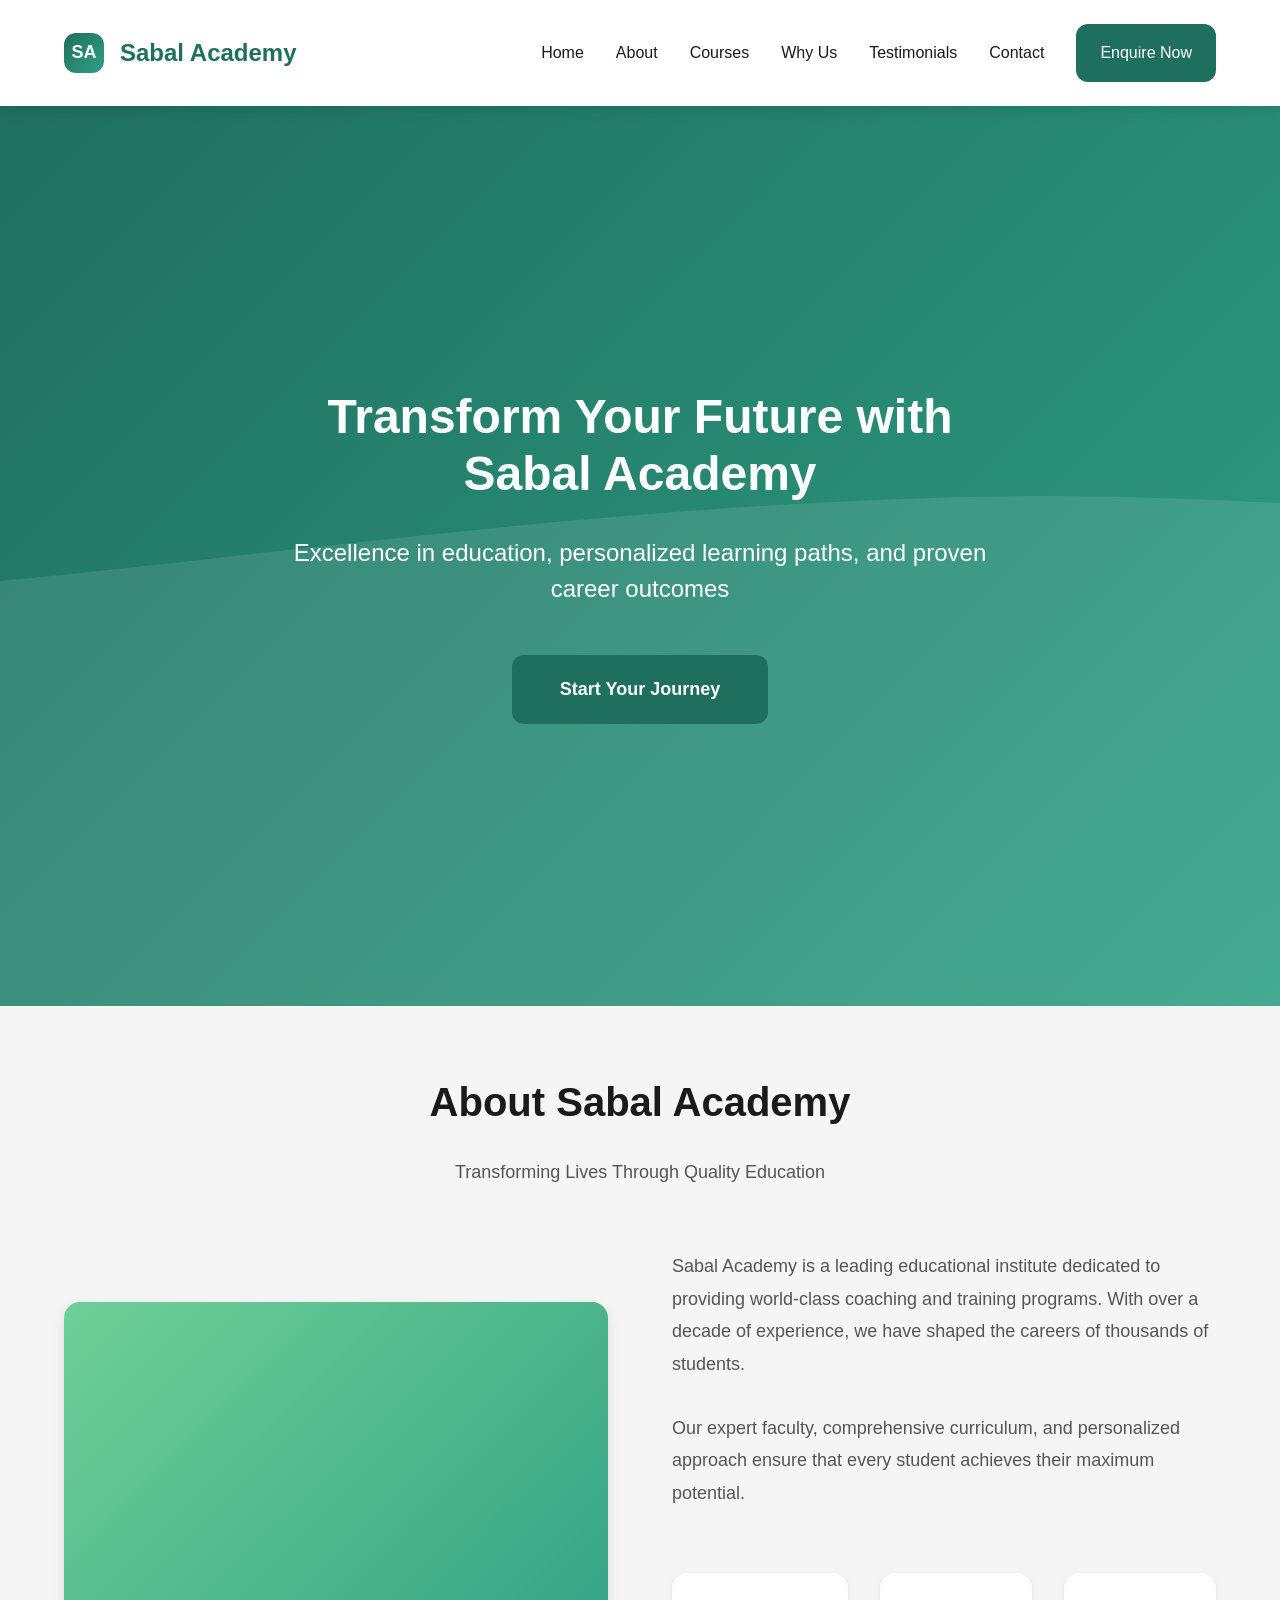
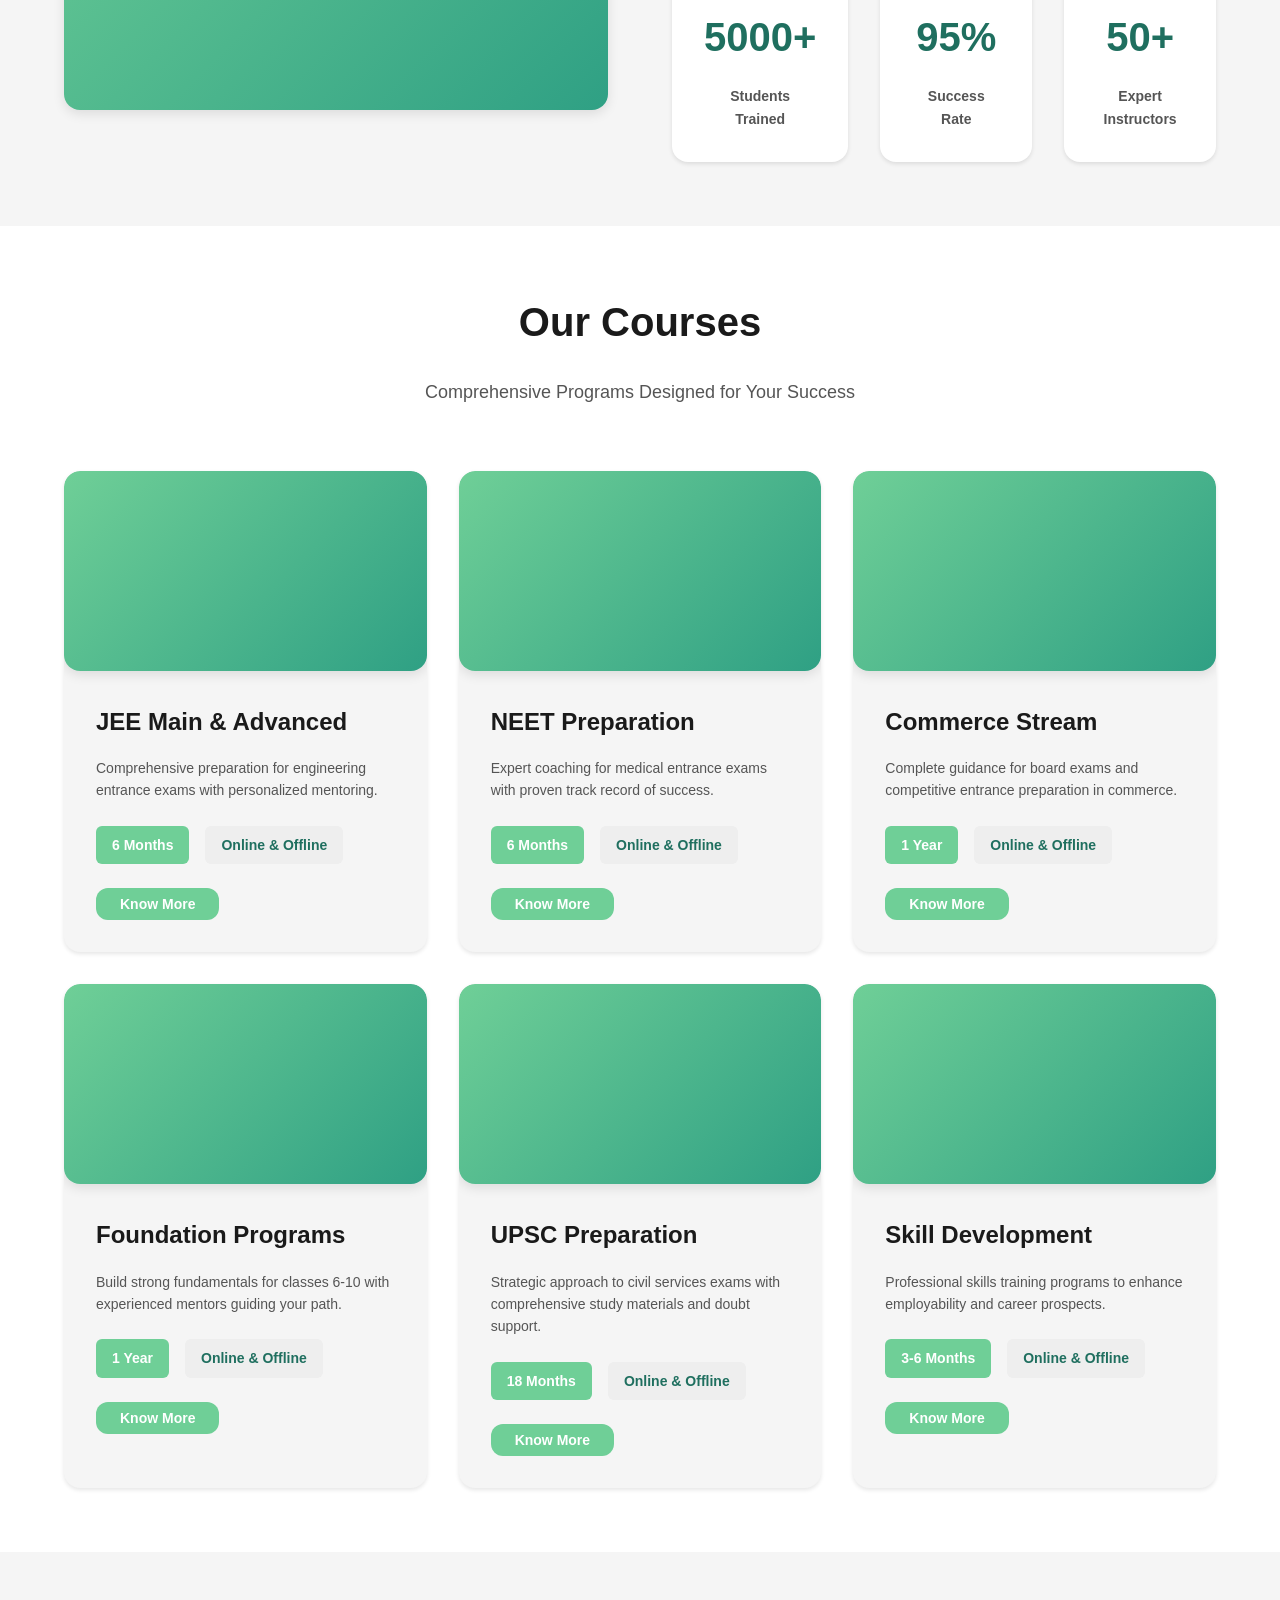
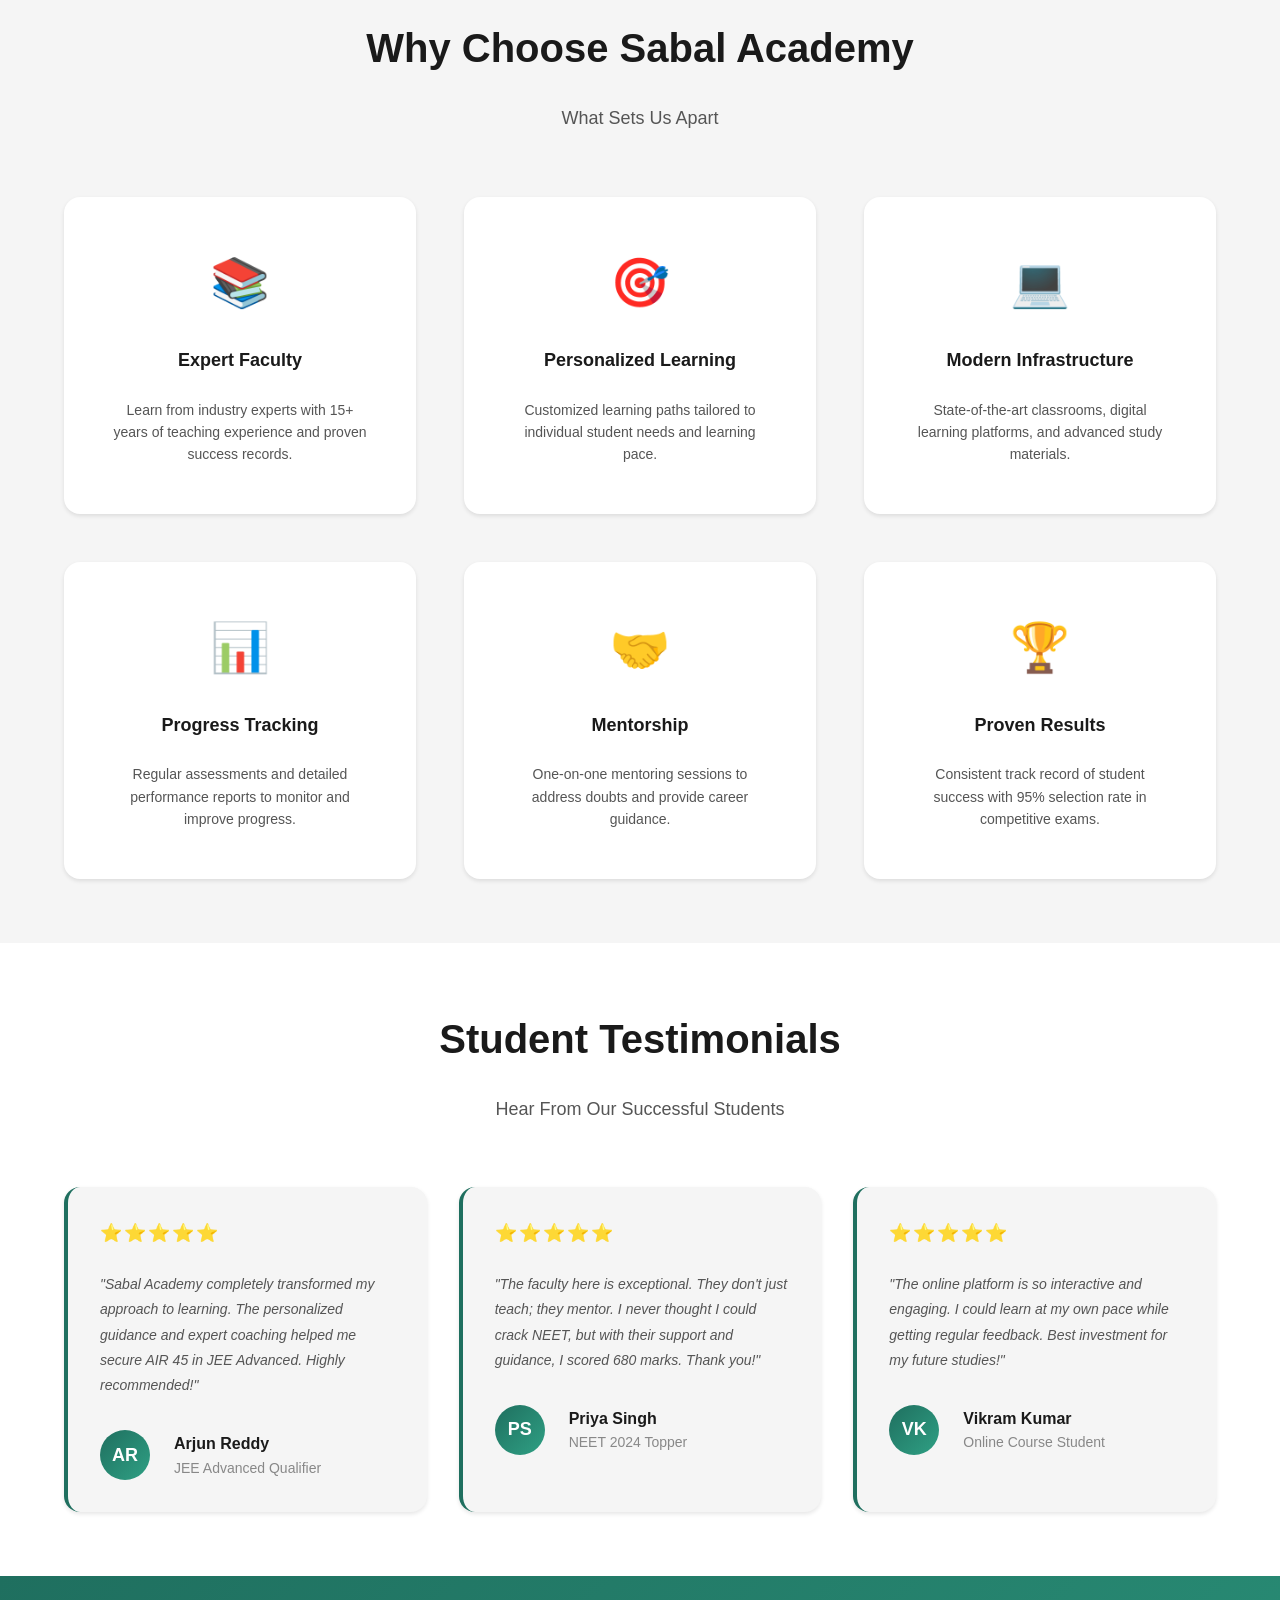
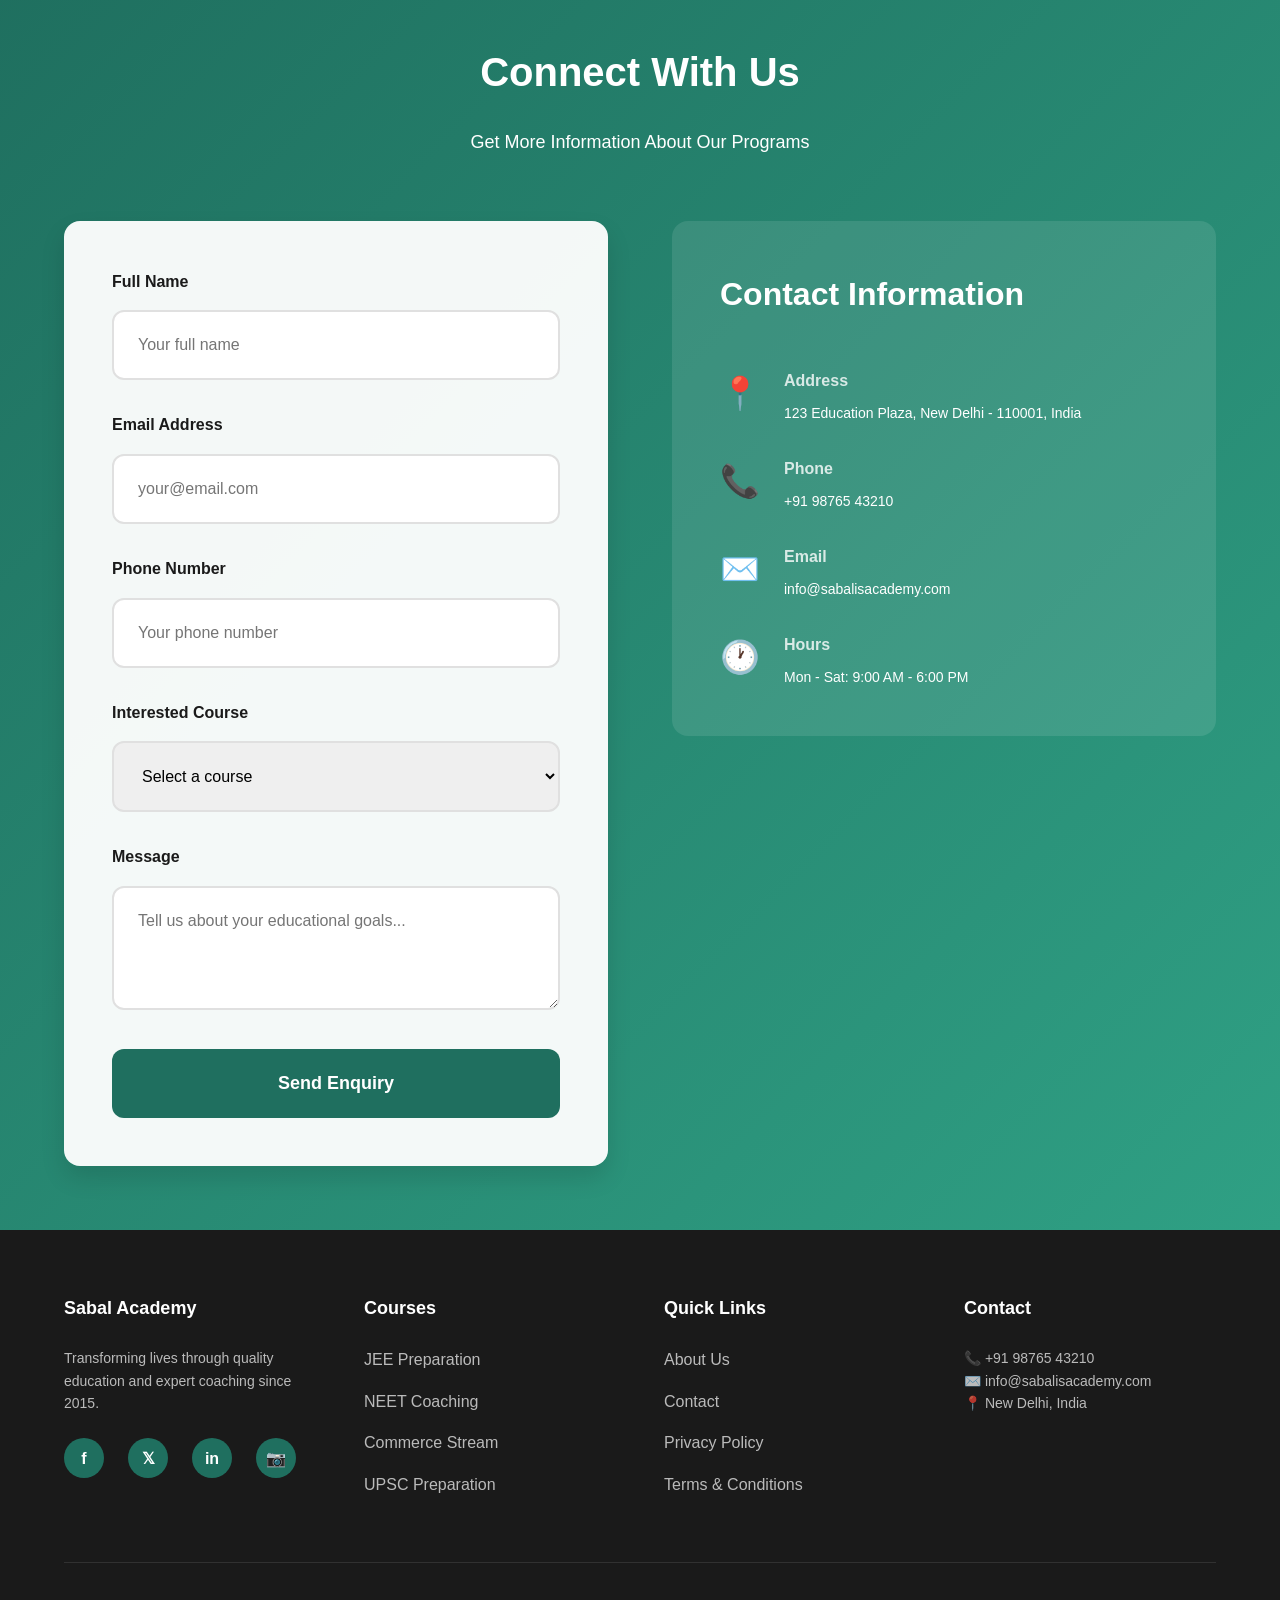
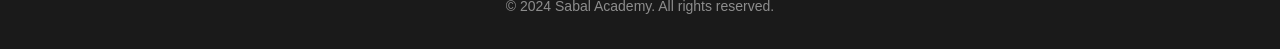
==== index.html @ c2d820d9 "first commit" ====
<!DOCTYPE html>
<html lang="en">
<head>
    <meta charset="UTF-8">
    <meta name="viewport" content="width=device-width, initial-scale=1.0">
    <meta name="description" content="Sabal Academy - Premier Coaching Institute for Academic Excellence">
    <meta name="keywords" content="coaching, academy, education, courses, training">
    <meta name="author" content="Sabal Academy">
    <meta name="theme-color" content="#1F6F5F">
    
    <title>Sabal Academy - Excellence in Education</title>
    
    <!-- Favicon -->
    <link rel="icon" type="image/svg+xml" href="data:image/svg+xml,<svg xmlns='http://www.w3.org/2000/svg' viewBox='0 0 100 100'><rect fill='%231F6F5F' width='100' height='100'/><text x='50' y='70' font-size='60' font-weight='bold' fill='white' text-anchor='middle'>SA</text></svg>">
    
    <!-- Stylesheet -->
    <link rel="stylesheet" href="styles/style.css">
</head>
<body>
    <!-- Navigation Bar -->
    <nav class="navbar" id="navbar">
        <div class="navbar__container">
            <div class="navbar__logo">
                <span class="navbar__logo-icon">SA</span>
                <span class="navbar__logo-text">Sabal Academy</span>
            </div>
            
            <button class="navbar__toggle" id="navbarToggle" aria-label="Toggle menu">
                <span class="navbar__toggle-line"></span>
                <span class="navbar__toggle-line"></span>
                <span class="navbar__toggle-line"></span>
            </button>
            
            <ul class="navbar__menu" id="navbarMenu">
                <li class="navbar__item"><a href="#home" class="navbar__link">Home</a></li>
                <li class="navbar__item"><a href="#about" class="navbar__link">About</a></li>
                <li class="navbar__item"><a href="#courses" class="navbar__link">Courses</a></li>
                <li class="navbar__item"><a href="#why-us" class="navbar__link">Why Us</a></li>
                <li class="navbar__item"><a href="#testimonials" class="navbar__link">Testimonials</a></li>
                <li class="navbar__item"><a href="#contact" class="navbar__link">Contact</a></li>
                <li class="navbar__item navbar__item--cta">
                    <a href="#enquiry" class="navbar__link navbar__link--cta">Enquire Now</a>
                </li>
            </ul>
        </div>
    </nav>

    <!-- Hero Section -->
    <section class="hero" id="home">
        <div class="hero__content">
            <h1 class="hero__title">Transform Your Future with Sabal Academy</h1>
            <p class="hero__subtitle">Excellence in education, personalized learning paths, and proven career outcomes</p>
            <button class="btn btn--primary btn--lg" data-scroll-to="#enquiry">Start Your Journey</button>
        </div>
        <div class="hero__background"></div>
    </section>

    <!-- About Section -->
    <section class="about" id="about">
        <div class="container">
            <div class="section__header">
                <h2 class="section__title">About Sabal Academy</h2>
                <p class="section__subtitle">Transforming Lives Through Quality Education</p>
            </div>
            
            <div class="about__grid">
                <div class="about__image">
                    <div class="placeholder-image"></div>
                </div>
                <div class="about__content">
                    <p class="about__text">
                        Sabal Academy is a leading educational institute dedicated to providing world-class coaching and training programs. With over a decade of experience, we have shaped the careers of thousands of students.
                    </p>
                    <p class="about__text">
                        Our expert faculty, comprehensive curriculum, and personalized approach ensure that every student achieves their maximum potential.
                    </p>
                    
                    <div class="about__stats">
                        <div class="stat-card">
                            <h3 class="stat-card__number">5000+</h3>
                            <p class="stat-card__label">Students Trained</p>
                        </div>
                        <div class="stat-card">
                            <h3 class="stat-card__number">95%</h3>
                            <p class="stat-card__label">Success Rate</p>
                        </div>
                        <div class="stat-card">
                            <h3 class="stat-card__number">50+</h3>
                            <p class="stat-card__label">Expert Instructors</p>
                        </div>
                    </div>
                </div>
            </div>
        </div>
    </section>

    <!-- Courses Section -->
    <section class="courses" id="courses">
        <div class="container">
            <div class="section__header">
                <h2 class="section__title">Our Courses</h2>
                <p class="section__subtitle">Comprehensive Programs Designed for Your Success</p>
            </div>
            
            <div class="courses__grid">
                <div class="course-card">
                    <div class="course-card__image placeholder-image"></div>
                    <div class="course-card__content">
                        <h3 class="course-card__title">JEE Main & Advanced</h3>
                        <p class="course-card__description">Comprehensive preparation for engineering entrance exams with personalized mentoring.</p>
                        <div class="course-card__meta">
                            <span class="badge">6 Months</span>
                            <span class="badge badge--secondary">Online & Offline</span>
                        </div>
                        <button class="btn btn--secondary btn--sm">Know More</button>
                    </div>
                </div>

                <div class="course-card">
                    <div class="course-card__image placeholder-image"></div>
                    <div class="course-card__content">
                        <h3 class="course-card__title">NEET Preparation</h3>
                        <p class="course-card__description">Expert coaching for medical entrance exams with proven track record of success.</p>
                        <div class="course-card__meta">
                            <span class="badge">6 Months</span>
                            <span class="badge badge--secondary">Online & Offline</span>
                        </div>
                        <button class="btn btn--secondary btn--sm">Know More</button>
                    </div>
                </div>

                <div class="course-card">
                    <div class="course-card__image placeholder-image"></div>
                    <div class="course-card__content">
                        <h3 class="course-card__title">Commerce Stream</h3>
                        <p class="course-card__description">Complete guidance for board exams and competitive entrance preparation in commerce.</p>
                        <div class="course-card__meta">
                            <span class="badge">1 Year</span>
                            <span class="badge badge--secondary">Online & Offline</span>
                        </div>
                        <button class="btn btn--secondary btn--sm">Know More</button>
                    </div>
                </div>

                <div class="course-card">
                    <div class="course-card__image placeholder-image"></div>
                    <div class="course-card__content">
                        <h3 class="course-card__title">Foundation Programs</h3>
                        <p class="course-card__description">Build strong fundamentals for classes 6-10 with experienced mentors guiding your path.</p>
                        <div class="course-card__meta">
                            <span class="badge">1 Year</span>
                            <span class="badge badge--secondary">Online & Offline</span>
                        </div>
                        <button class="btn btn--secondary btn--sm">Know More</button>
                    </div>
                </div>

                <div class="course-card">
                    <div class="course-card__image placeholder-image"></div>
                    <div class="course-card__content">
                        <h3 class="course-card__title">UPSC Preparation</h3>
                        <p class="course-card__description">Strategic approach to civil services exams with comprehensive study materials and doubt support.</p>
                        <div class="course-card__meta">
                            <span class="badge">18 Months</span>
                            <span class="badge badge--secondary">Online & Offline</span>
                        </div>
                        <button class="btn btn--secondary btn--sm">Know More</button>
                    </div>
                </div>

                <div class="course-card">
                    <div class="course-card__image placeholder-image"></div>
                    <div class="course-card__content">
                        <h3 class="course-card__title">Skill Development</h3>
                        <p class="course-card__description">Professional skills training programs to enhance employability and career prospects.</p>
                        <div class="course-card__meta">
                            <span class="badge">3-6 Months</span>
                            <span class="badge badge--secondary">Online & Offline</span>
                        </div>
                        <button class="btn btn--secondary btn--sm">Know More</button>
                    </div>
                </div>
            </div>
        </div>
    </section>

    <!-- Why Choose Us Section -->
    <section class="why-us" id="why-us">
        <div class="container">
            <div class="section__header">
                <h2 class="section__title">Why Choose Sabal Academy</h2>
                <p class="section__subtitle">What Sets Us Apart</p>
            </div>
            
            <div class="features__grid">
                <div class="feature-card">
                    <div class="feature-card__icon">📚</div>
                    <h3 class="feature-card__title">Expert Faculty</h3>
                    <p class="feature-card__description">Learn from industry experts with 15+ years of teaching experience and proven success records.</p>
                </div>

                <div class="feature-card">
                    <div class="feature-card__icon">🎯</div>
                    <h3 class="feature-card__title">Personalized Learning</h3>
                    <p class="feature-card__description">Customized learning paths tailored to individual student needs and learning pace.</p>
                </div>

                <div class="feature-card">
                    <div class="feature-card__icon">💻</div>
                    <h3 class="feature-card__title">Modern Infrastructure</h3>
                    <p class="feature-card__description">State-of-the-art classrooms, digital learning platforms, and advanced study materials.</p>
                </div>

                <div class="feature-card">
                    <div class="feature-card__icon">📊</div>
                    <h3 class="feature-card__title">Progress Tracking</h3>
                    <p class="feature-card__description">Regular assessments and detailed performance reports to monitor and improve progress.</p>
                </div>

                <div class="feature-card">
                    <div class="feature-card__icon">🤝</div>
                    <h3 class="feature-card__title">Mentorship</h3>
                    <p class="feature-card__description">One-on-one mentoring sessions to address doubts and provide career guidance.</p>
                </div>

                <div class="feature-card">
                    <div class="feature-card__icon">🏆</div>
                    <h3 class="feature-card__title">Proven Results</h3>
                    <p class="feature-card__description">Consistent track record of student success with 95% selection rate in competitive exams.</p>
                </div>
            </div>
        </div>
    </section>

    <!-- Testimonials Section -->
    <section class="testimonials" id="testimonials">
        <div class="container">
            <div class="section__header">
                <h2 class="section__title">Student Testimonials</h2>
                <p class="section__subtitle">Hear From Our Successful Students</p>
            </div>
            
            <div class="testimonials__grid">
                <div class="testimonial-card">
                    <div class="testimonial-card__stars">⭐⭐⭐⭐⭐</div>
                    <p class="testimonial-card__text">
                        "Sabal Academy completely transformed my approach to learning. The personalized guidance and expert coaching helped me secure AIR 45 in JEE Advanced. Highly recommended!"
                    </p>
                    <div class="testimonial-card__author">
                        <div class="testimonial-card__avatar">AR</div>
                        <div>
                            <p class="testimonial-card__name">Arjun Reddy</p>
                            <p class="testimonial-card__role">JEE Advanced Qualifier</p>
                        </div>
                    </div>
                </div>

                <div class="testimonial-card">
                    <div class="testimonial-card__stars">⭐⭐⭐⭐⭐</div>
                    <p class="testimonial-card__text">
                        "The faculty here is exceptional. They don't just teach; they mentor. I never thought I could crack NEET, but with their support and guidance, I scored 680 marks. Thank you!"
                    </p>
                    <div class="testimonial-card__author">
                        <div class="testimonial-card__avatar">PS</div>
                        <div>
                            <p class="testimonial-card__name">Priya Singh</p>
                            <p class="testimonial-card__role">NEET 2024 Topper</p>
                        </div>
                    </div>
                </div>

                <div class="testimonial-card">
                    <div class="testimonial-card__stars">⭐⭐⭐⭐⭐</div>
                    <p class="testimonial-card__text">
                        "The online platform is so interactive and engaging. I could learn at my own pace while getting regular feedback. Best investment for my future studies!"
                    </p>
                    <div class="testimonial-card__author">
                        <div class="testimonial-card__avatar">VK</div>
                        <div>
                            <p class="testimonial-card__name">Vikram Kumar</p>
                            <p class="testimonial-card__role">Online Course Student</p>
                        </div>
                    </div>
                </div>
            </div>
        </div>
    </section>

    <!-- Enquiry Form Section -->
    <section class="enquiry" id="enquiry">
        <div class="container">
            <div class="section__header">
                <h2 class="section__title">Connect With Us</h2>
                <p class="section__subtitle">Get More Information About Our Programs</p>
            </div>
            
            <div class="enquiry__wrapper">
                <form class="enquiry-form" id="enquiryForm">
                    <div class="form__group">
                        <label for="name" class="form__label">Full Name</label>
                        <input type="text" id="name" name="name" class="form__input" placeholder="Your full name" required>
                    </div>

                    <div class="form__group">
                        <label for="email" class="form__label">Email Address</label>
                        <input type="email" id="email" name="email" class="form__input" placeholder="your@email.com" required>
                    </div>

                    <div class="form__group">
                        <label for="phone" class="form__label">Phone Number</label>
                        <input type="tel" id="phone" name="phone" class="form__input" placeholder="Your phone number" required>
                    </div>

                    <div class="form__group">
                        <label for="course" class="form__label">Interested Course</label>
                        <select id="course" name="course" class="form__select" required>
                            <option value="">Select a course</option>
                            <option value="jee">JEE Main & Advanced</option>
                            <option value="neet">NEET Preparation</option>
                            <option value="commerce">Commerce Stream</option>
                            <option value="foundation">Foundation Programs</option>
                            <option value="upsc">UPSC Preparation</option>
                            <option value="skills">Skill Development</option>
                        </select>
                    </div>

                    <div class="form__group">
                        <label for="message" class="form__label">Message</label>
                        <textarea id="message" name="message" class="form__textarea" placeholder="Tell us about your educational goals..." rows="4"></textarea>
                    </div>

                    <button type="submit" class="btn btn--primary btn--lg">Send Enquiry</button>
                </form>

                <div class="enquiry__info">
                    <h3>Contact Information</h3>
                    <div class="contact-info">
                        <div class="contact-info__item">
                            <span class="contact-info__icon">📍</span>
                            <div>
                                <p class="contact-info__label">Address</p>
                                <p class="contact-info__value">123 Education Plaza, New Delhi - 110001, India</p>
                            </div>
                        </div>
                        <div class="contact-info__item">
                            <span class="contact-info__icon">📞</span>
                            <div>
                                <p class="contact-info__label">Phone</p>
                                <p class="contact-info__value">+91 98765 43210</p>
                            </div>
                        </div>
                        <div class="contact-info__item">
                            <span class="contact-info__icon">✉️</span>
                            <div>
                                <p class="contact-info__label">Email</p>
                                <p class="contact-info__value">info@sabalisacademy.com</p>
                            </div>
                        </div>
                        <div class="contact-info__item">
                            <span class="contact-info__icon">🕐</span>
                            <div>
                                <p class="contact-info__label">Hours</p>
                                <p class="contact-info__value">Mon - Sat: 9:00 AM - 6:00 PM</p>
                            </div>
                        </div>
                    </div>
                </div>
            </div>
        </div>
    </section>

    <!-- Footer -->
    <footer class="footer">
        <div class="container">
            <div class="footer__content">
                <div class="footer__section">
                    <h4 class="footer__title">Sabal Academy</h4>
                    <p class="footer__text">Transforming lives through quality education and expert coaching since 2015.</p>
                    <div class="footer__social">
                        <a href="#" class="footer__social-link" title="Facebook">f</a>
                        <a href="#" class="footer__social-link" title="Twitter">𝕏</a>
                        <a href="#" class="footer__social-link" title="LinkedIn">in</a>
                        <a href="#" class="footer__social-link" title="Instagram">📷</a>
                    </div>
                </div>

                <div class="footer__section">
                    <h4 class="footer__title">Courses</h4>
                    <ul class="footer__list">
                        <li><a href="#courses">JEE Preparation</a></li>
                        <li><a href="#courses">NEET Coaching</a></li>
                        <li><a href="#courses">Commerce Stream</a></li>
                        <li><a href="#courses">UPSC Preparation</a></li>
                    </ul>
                </div>

                <div class="footer__section">
                    <h4 class="footer__title">Quick Links</h4>
                    <ul class="footer__list">
                        <li><a href="#about">About Us</a></li>
                        <li><a href="#contact">Contact</a></li>
                        <li><a href="#">Privacy Policy</a></li>
                        <li><a href="#">Terms & Conditions</a></li>
                    </ul>
                </div>

                <div class="footer__section">
                    <h4 class="footer__title">Contact</h4>
                    <p class="footer__text">📞 +91 98765 43210</p>
                    <p class="footer__text">✉️ info@sabalisacademy.com</p>
                    <p class="footer__text">📍 New Delhi, India</p>
                </div>
            </div>

            <div class="footer__bottom">
                <p>&copy; 2024 Sabal Academy. All rights reserved.</p>
            </div>
        </div>
    </footer>

    <!-- Script -->
    <script src="index.js"></script>
</body>
</html>
---- styles/style.css ----
/* ===================================
   ROOT & GLOBAL STYLES
   =================================== */

:root {
    /* Color Palette */
    --primary-color: #1F6F5F;
    --secondary-color: #2FA084;
    --accent-color: #6FCF97;
    --background-color: #EEEEEE;
    --text-dark: #1a1a1a;
    --text-light: #555555;
    --text-muted: #888888;
    --white: #FFFFFF;
    --light-gray: #F5F5F5;
    --border-color: #E0E0E0;
    
    /* Spacing */
    --spacing-xs: 0.5rem;
    --spacing-sm: 1rem;
    --spacing-md: 1.5rem;
    --spacing-lg: 2rem;
    --spacing-xl: 3rem;
    --spacing-2xl: 4rem;
    
    /* Typography */
    --font-family-base: -apple-system, BlinkMacSystemFont, 'Segoe UI', Roboto, Oxygen, Ubuntu, Cantarell, sans-serif;
    --font-size-sm: 0.875rem;
    --font-size-base: 1rem;
    --font-size-lg: 1.125rem;
    --font-size-xl: 1.5rem;
    --font-size-2xl: 2rem;
    --font-size-3xl: 2.5rem;
    --font-size-4xl: 3rem;
    
    /* Shadows */
    --shadow-sm: 0 2px 4px rgba(0, 0, 0, 0.1);
    --shadow-md: 0 4px 12px rgba(0, 0, 0, 0.1);
    --shadow-lg: 0 12px 24px rgba(0, 0, 0, 0.12);
    --shadow-xl: 0 20px 40px rgba(0, 0, 0, 0.15);
    
    /* Transitions */
    --transition-fast: 150ms ease-in-out;
    --transition-base: 250ms ease-in-out;
    --transition-slow: 350ms ease-in-out;
    
    /* Border Radius */
    --radius-sm: 0.375rem;
    --radius-md: 0.75rem;
    --radius-lg: 1rem;
    --radius-xl: 1.5rem;
}

* {
    margin: 0;
    padding: 0;
    box-sizing: border-box;
}

html {
    scroll-behavior: smooth;
    -webkit-font-smoothing: antialiased;
    -moz-osx-font-smoothing: grayscale;
}

body {
    font-family: var(--font-family-base);
    font-size: var(--font-size-base);
    color: var(--text-dark);
    background-color: var(--white);
    line-height: 1.6;
}

/* ===================================
   UTILITY CLASSES
   =================================== */

.container {
    max-width: 1200px;
    margin: 0 auto;
    padding: 0 var(--spacing-md);
}

a {
    color: var(--primary-color);
    text-decoration: none;
    transition: color var(--transition-base);
}

a:hover {
    color: var(--secondary-color);
}

/* ===================================
   BUTTONS
   =================================== */

.btn {
    display: inline-flex;
    align-items: center;
    justify-content: center;
    gap: var(--spacing-sm);
    padding: var(--spacing-sm) var(--spacing-md);
    border: none;
    border-radius: var(--radius-md);
    font-family: inherit;
    font-size: var(--font-size-base);
    font-weight: 600;
    cursor: pointer;
    transition: all var(--transition-base);
    text-decoration: none;
    white-space: nowrap;
}

.btn--primary {
    background-color: var(--primary-color);
    color: var(--white);
}

.btn--primary:hover {
    background-color: var(--secondary-color);
    transform: translateY(-2px);
    box-shadow: var(--shadow-lg);
}

.btn--primary:active {
    transform: translateY(0);
}

.btn--secondary {
    background-color: var(--accent-color);
    color: var(--white);
}

.btn--secondary:hover {
    background-color: var(--secondary-color);
    transform: translateY(-2px);
    box-shadow: var(--shadow-md);
}

.btn--sm {
    padding: var(--spacing-xs) var(--spacing-md);
    font-size: var(--font-size-sm);
}

.btn--lg {
    padding: var(--spacing-md) var(--spacing-xl);
    font-size: var(--font-size-lg);
}

/* ===================================
   BADGES
   =================================== */

.badge {
    display: inline-block;
    padding: var(--spacing-xs) var(--spacing-sm);
    background-color: var(--accent-color);
    color: var(--white);
    border-radius: var(--radius-sm);
    font-size: var(--font-size-sm);
    font-weight: 600;
}

.badge--secondary {
    background-color: var(--background-color);
    color: var(--primary-color);
}

/* ===================================
   SECTION HEADER
   =================================== */

.section__header {
    text-align: center;
    margin-bottom: var(--spacing-2xl);
    animation: fadeInUp 0.6s ease-out;
}

.section__title {
    font-size: var(--font-size-3xl);
    font-weight: 700;
    color: var(--text-dark);
    margin-bottom: var(--spacing-md);
}

.section__subtitle {
    font-size: var(--font-size-lg);
    color: var(--text-light);
}

/* ===================================
   NAVIGATION BAR
   =================================== */

.navbar {
    position: sticky;
    top: 0;
    z-index: 1000;
    background-color: var(--white);
    box-shadow: var(--shadow-md);
    transition: box-shadow var(--transition-base);
}

.navbar.navbar--scrolled {
    box-shadow: var(--shadow-lg);
}

.navbar__container {
    max-width: 1200px;
    margin: 0 auto;
    padding: var(--spacing-md);
    display: flex;
    justify-content: space-between;
    align-items: center;
}

.navbar__logo {
    display: flex;
    align-items: center;
    gap: var(--spacing-sm);
    font-size: var(--font-size-xl);
    font-weight: 700;
    color: var(--primary-color);
    transition: transform var(--transition-base);
}

.navbar__logo:hover {
    transform: scale(1.05);
}

.navbar__logo-icon {
    display: flex;
    align-items: center;
    justify-content: center;
    width: 40px;
    height: 40px;
    background: linear-gradient(135deg, var(--primary-color), var(--secondary-color));
    color: var(--white);
    border-radius: var(--radius-md);
    font-weight: 700;
    font-size: var(--font-size-lg);
}

.navbar__menu {
    display: flex;
    list-style: none;
    gap: var(--spacing-lg);
    align-items: center;
}

.navbar__item {
    position: relative;
}

.navbar__link {
    display: block;
    padding: var(--spacing-sm) 0;
    color: var(--text-dark);
    font-weight: 500;
    transition: color var(--transition-fast);
    position: relative;
}

.navbar__link::after {
    content: '';
    position: absolute;
    bottom: 0;
    left: 0;
    width: 0;
    height: 2px;
    background-color: var(--primary-color);
    transition: width var(--transition-base);
}

.navbar__link:hover::after {
    width: 100%;
}

.navbar__link--cta {
    color: var(--white);
}

.navbar__item--cta .navbar__link {
    background-color: var(--primary-color);
    padding: var(--spacing-sm) var(--spacing-md);
    border-radius: var(--radius-md);
    color: var(--white);
}

.navbar__item--cta .navbar__link:hover {
    background-color: var(--secondary-color);
}

.navbar__item--cta .navbar__link::after {
    display: none;
}

.navbar__toggle {
    display: none;
    flex-direction: column;
    background: none;
    border: none;
    cursor: pointer;
    gap: 5px;
}

.navbar__toggle-line {
    width: 25px;
    height: 3px;
    background-color: var(--text-dark);
    border-radius: var(--radius-sm);
    transition: all var(--transition-base);
}

.navbar__toggle.active .navbar__toggle-line:nth-child(1) {
    transform: rotate(45deg) translate(8px, 8px);
}

.navbar__toggle.active .navbar__toggle-line:nth-child(2) {
    opacity: 0;
}

.navbar__toggle.active .navbar__toggle-line:nth-child(3) {
    transform: rotate(-45deg) translate(7px, -7px);
}

/* ===================================
   HERO SECTION
   =================================== */

.hero {
    position: relative;
    min-height: 100vh;
    display: flex;
    align-items: center;
    justify-content: center;
    overflow: hidden;
    background: linear-gradient(135deg, var(--primary-color), var(--secondary-color));
    color: var(--white);
}

.hero__background {
    position: absolute;
    top: 0;
    left: 0;
    right: 0;
    bottom: 0;
    background: url('data:image/svg+xml,<svg xmlns="http://www.w3.org/2000/svg" viewBox="0 0 1440 320"><path fill="rgba(255,255,255,0.1)" fill-opacity="1" d="M0,96L48,112C96,128,192,160,288,170.7C384,181,480,171,576,160C672,149,768,139,864,138.7C960,139,1056,149,1152,160C1248,171,1344,181,1392,186.7L1440,192L1440,320L1392,320C1344,320,1248,320,1152,320C1056,320,960,320,864,320C768,320,672,320,576,320C480,320,384,320,288,320C192,320,96,320,48,320L0,320Z"></path></svg>') no-repeat bottom;
    background-size: cover;
    animation: float 6s ease-in-out infinite;
}

.hero__content {
    position: relative;
    z-index: 2;
    text-align: center;
    max-width: 800px;
    margin: 0 auto;
    padding: var(--spacing-xl);
}

.hero__title {
    font-size: var(--font-size-4xl);
    font-weight: 700;
    margin-bottom: var(--spacing-lg);
    animation: fadeInDown 0.8s ease-out;
    line-height: 1.2;
}

.hero__subtitle {
    font-size: var(--font-size-xl);
    margin-bottom: var(--spacing-xl);
    opacity: 0.95;
    animation: fadeInUp 0.8s ease-out 0.2s both;
    line-height: 1.5;
}

.hero .btn {
    animation: fadeInUp 0.8s ease-out 0.4s both;
}

/* ===================================
   ABOUT SECTION
   =================================== */

.about {
    padding: var(--spacing-2xl) 0;
    background-color: var(--light-gray);
}

.about__grid {
    display: grid;
    grid-template-columns: 1fr 1fr;
    gap: var(--spacing-2xl);
    align-items: center;
}

.about__image {
    animation: fadeInLeft 0.6s ease-out;
}

.about__content {
    animation: fadeInRight 0.6s ease-out;
}

.about__text {
    font-size: var(--font-size-lg);
    color: var(--text-light);
    margin-bottom: var(--spacing-lg);
    line-height: 1.8;
}

.about__stats {
    display: grid;
    grid-template-columns: repeat(3, 1fr);
    gap: var(--spacing-lg);
    margin-top: var(--spacing-2xl);
}

.stat-card {
    background-color: var(--white);
    padding: var(--spacing-lg);
    border-radius: var(--radius-lg);
    text-align: center;
    box-shadow: var(--shadow-sm);
    transition: all var(--transition-base);
}

.stat-card:hover {
    transform: translateY(-8px);
    box-shadow: var(--shadow-lg);
}

.stat-card__number {
    font-size: var(--font-size-3xl);
    font-weight: 700;
    color: var(--primary-color);
    margin-bottom: var(--spacing-sm);
}

.stat-card__label {
    font-size: var(--font-size-sm);
    color: var(--text-light);
    font-weight: 600;
}

/* ===================================
   PLACEHOLDER IMAGE
   =================================== */

.placeholder-image {
    width: 100%;
    aspect-ratio: 4 / 3;
    background: linear-gradient(135deg, var(--accent-color), var(--secondary-color));
    border-radius: var(--radius-lg);
    display: flex;
    align-items: center;
    justify-content: center;
    color: rgba(255, 255, 255, 0.5);
    font-size: var(--font-size-2xl);
    box-shadow: var(--shadow-md);
    animation: fadeIn 0.6s ease-out;
}

/* ===================================
   COURSES SECTION
   =================================== */

.courses {
    padding: var(--spacing-2xl) 0;
    background-color: var(--white);
}

.courses__grid {
    display: grid;
    grid-template-columns: repeat(auto-fit, minmax(300px, 1fr));
    gap: var(--spacing-lg);
}

.course-card {
    background-color: var(--light-gray);
    border-radius: var(--radius-lg);
    overflow: hidden;
    box-shadow: var(--shadow-sm);
    transition: all var(--transition-base);
    animation: fadeIn 0.6s ease-out;
}

.course-card:hover {
    transform: translateY(-12px);
    box-shadow: var(--shadow-xl);
}

.course-card__image {
    height: 200px;
    overflow: hidden;
}

.course-card__content {
    padding: var(--spacing-lg);
}

.course-card__title {
    font-size: var(--font-size-xl);
    font-weight: 700;
    color: var(--text-dark);
    margin-bottom: var(--spacing-sm);
}

.course-card__description {
    font-size: var(--font-size-sm);
    color: var(--text-light);
    margin-bottom: var(--spacing-md);
    line-height: 1.6;
}

.course-card__meta {
    display: flex;
    gap: var(--spacing-sm);
    flex-wrap: wrap;
    margin-bottom: var(--spacing-md);
}

/* ===================================
   WHY US SECTION
   =================================== */

.why-us {
    padding: var(--spacing-2xl) 0;
    background-color: var(--light-gray);
}

.features__grid {
    display: grid;
    grid-template-columns: repeat(auto-fit, minmax(300px, 1fr));
    gap: var(--spacing-xl);
}

.feature-card {
    background-color: var(--white);
    padding: var(--spacing-xl);
    border-radius: var(--radius-lg);
    text-align: center;
    box-shadow: var(--shadow-sm);
    transition: all var(--transition-base);
    animation: fadeIn 0.6s ease-out;
}

.feature-card:hover {
    transform: translateY(-8px);
    box-shadow: var(--shadow-lg);
}

.feature-card__icon {
    font-size: var(--font-size-4xl);
    margin-bottom: var(--spacing-md);
    display: block;
    animation: bounce 2s ease-in-out infinite;
}

.feature-card:nth-child(2) .feature-card__icon {
    animation-delay: 0.2s;
}

.feature-card:nth-child(3) .feature-card__icon {
    animation-delay: 0.4s;
}

.feature-card:nth-child(4) .feature-card__icon {
    animation-delay: 0.6s;
}

.feature-card:nth-child(5) .feature-card__icon {
    animation-delay: 0.8s;
}

.feature-card:nth-child(6) .feature-card__icon {
    animation-delay: 1s;
}

.feature-card__title {
    font-size: var(--font-size-lg);
    font-weight: 700;
    margin-bottom: var(--spacing-md);
}

.feature-card__description {
    font-size: var(--font-size-sm);
    color: var(--text-light);
    line-height: 1.6;
}

/* ===================================
   TESTIMONIALS SECTION
   =================================== */

.testimonials {
    padding: var(--spacing-2xl) 0;
    background-color: var(--white);
}

.testimonials__grid {
    display: grid;
    grid-template-columns: repeat(auto-fit, minmax(300px, 1fr));
    gap: var(--spacing-lg);
}

.testimonial-card {
    background-color: var(--light-gray);
    padding: var(--spacing-lg);
    border-radius: var(--radius-lg);
    box-shadow: var(--shadow-sm);
    transition: all var(--transition-base);
    animation: fadeIn 0.6s ease-out;
    border-left: 4px solid var(--primary-color);
}

.testimonial-card:hover {
    transform: translateY(-8px);
    box-shadow: var(--shadow-lg);
}

.testimonial-card__stars {
    font-size: var(--font-size-lg);
    margin-bottom: var(--spacing-md);
    letter-spacing: 2px;
}

.testimonial-card__text {
    font-size: var(--font-size-sm);
    color: var(--text-light);
    margin-bottom: var(--spacing-lg);
    font-style: italic;
    line-height: 1.8;
}

.testimonial-card__author {
    display: flex;
    align-items: center;
    gap: var(--spacing-md);
}

.testimonial-card__avatar {
    display: flex;
    align-items: center;
    justify-content: center;
    width: 50px;
    height: 50px;
    background: linear-gradient(135deg, var(--primary-color), var(--secondary-color));
    color: var(--white);
    border-radius: 50%;
    font-weight: 700;
    font-size: var(--font-size-lg);
}

.testimonial-card__name {
    font-weight: 700;
    color: var(--text-dark);
    margin: 0;
}

.testimonial-card__role {
    font-size: var(--font-size-sm);
    color: var(--text-muted);
    margin: 0;
}

/* ===================================
   ENQUIRY FORM SECTION
   =================================== */

.enquiry {
    padding: var(--spacing-2xl) 0;
    background: linear-gradient(135deg, var(--primary-color), var(--secondary-color));
    color: var(--white);
}

.enquiry .section__title,
.enquiry .section__subtitle {
    color: var(--white);
}

.enquiry__wrapper {
    display: grid;
    grid-template-columns: 1fr 1fr;
    gap: var(--spacing-2xl);
    align-items: start;
}

.enquiry-form {
    background-color: rgba(255, 255, 255, 0.95);
    padding: var(--spacing-xl);
    border-radius: var(--radius-lg);
    box-shadow: var(--shadow-lg);
}

.form__group {
    margin-bottom: var(--spacing-lg);
}

.form__label {
    display: block;
    margin-bottom: var(--spacing-sm);
    font-weight: 600;
    color: var(--text-dark);
}

.form__input,
.form__select,
.form__textarea {
    width: 100%;
    padding: var(--spacing-md);
    border: 2px solid var(--border-color);
    border-radius: var(--radius-md);
    font-family: inherit;
    font-size: var(--font-size-base);
    transition: all var(--transition-base);
}

.form__input:focus,
.form__select:focus,
.form__textarea:focus {
    outline: none;
    border-color: var(--primary-color);
    box-shadow: 0 0 0 3px rgba(31, 111, 95, 0.1);
}

.form__textarea {
    resize: vertical;
}

.enquiry-form .btn {
    width: 100%;
}

.enquiry__info {
    background-color: rgba(255, 255, 255, 0.1);
    padding: var(--spacing-xl);
    border-radius: var(--radius-lg);
    animation: fadeInRight 0.6s ease-out;
}

.enquiry__info h3 {
    font-size: var(--font-size-2xl);
    margin-bottom: var(--spacing-xl);
    color: var(--white);
}

.contact-info {
    display: grid;
    gap: var(--spacing-lg);
}

.contact-info__item {
    display: flex;
    gap: var(--spacing-md);
}

.contact-info__icon {
    font-size: var(--font-size-2xl);
    flex-shrink: 0;
}

.contact-info__label {
    font-weight: 600;
    margin-bottom: var(--spacing-xs);
    color: rgba(255, 255, 255, 0.8);
}

.contact-info__value {
    color: var(--white);
    font-size: var(--font-size-sm);
}

/* ===================================
   FOOTER
   =================================== */

.footer {
    background-color: var(--text-dark);
    color: var(--white);
    padding: var(--spacing-2xl) 0 var(--spacing-lg);
}

.footer__content {
    display: grid;
    grid-template-columns: repeat(auto-fit, minmax(250px, 1fr));
    gap: var(--spacing-xl);
    margin-bottom: var(--spacing-xl);
}

.footer__section {
    animation: fadeInUp 0.6s ease-out;
}

.footer__title {
    font-size: var(--font-size-lg);
    font-weight: 700;
    margin-bottom: var(--spacing-md);
}

.footer__text {
    font-size: var(--font-size-sm);
    color: rgba(255, 255, 255, 0.7);
    line-height: 1.6;
}

.footer__list {
    list-style: none;
}

.footer__list li {
    margin-bottom: var(--spacing-sm);
}

.footer__list a {
    color: rgba(255, 255, 255, 0.7);
    transition: color var(--transition-base);
}

.footer__list a:hover {
    color: var(--accent-color);
}

.footer__social {
    display: flex;
    gap: var(--spacing-md);
    margin-top: var(--spacing-md);
}

.footer__social-link {
    display: flex;
    align-items: center;
    justify-content: center;
    width: 40px;
    height: 40px;
    background-color: var(--primary-color);
    border-radius: 50%;
    color: var(--white);
    font-weight: 700;
    transition: all var(--transition-base);
}

.footer__social-link:hover {
    background-color: var(--accent-color);
    transform: translateY(-3px);
}

.footer__bottom {
    text-align: center;
    padding-top: var(--spacing-lg);
    border-top: 1px solid rgba(255, 255, 255, 0.1);
    font-size: var(--font-size-sm);
    color: rgba(255, 255, 255, 0.5);
}

/* ===================================
   ANIMATIONS
   =================================== */

@keyframes fadeIn {
    from {
        opacity: 0;
    }
    to {
        opacity: 1;
    }
}

@keyframes fadeInUp {
    from {
        opacity: 0;
        transform: translateY(30px);
    }
    to {
        opacity: 1;
        transform: translateY(0);
    }
}

@keyframes fadeInDown {
    from {
        opacity: 0;
        transform: translateY(-30px);
    }
    to {
        opacity: 1;
        transform: translateY(0);
    }
}

@keyframes fadeInLeft {
    from {
        opacity: 0;
        transform: translateX(-30px);
    }
    to {
        opacity: 1;
        transform: translateX(0);
    }
}

@keyframes fadeInRight {
    from {
        opacity: 0;
        transform: translateX(30px);
    }
    to {
        opacity: 1;
        transform: translateX(0);
    }
}

@keyframes float {
    0%, 100% {
        transform: translateY(0);
    }
    50% {
        transform: translateY(-20px);
    }
}

@keyframes bounce {
    0%, 100% {
        transform: translateY(0);
    }
    50% {
        transform: translateY(-10px);
    }
}

/* ===================================
   RESPONSIVE DESIGN
   =================================== */

/* Tablet (768px and above) */
@media (max-width: 768px) {
    :root {
        --font-size-3xl: 2rem;
        --font-size-4xl: 2.5rem;
        --spacing-2xl: 3rem;
    }

    .navbar__menu {
        position: fixed;
        left: -100%;
        top: 70px;
        flex-direction: column;
        background-color: var(--white);
        width: 100%;
        text-align: center;
        transition: left 0.3s;
        gap: 0;
        box-shadow: var(--shadow-lg);
    }

    .navbar__menu.active {
        left: 0;
    }

    .navbar__toggle {
        display: flex;
    }

    .navbar__item {
        padding: var(--spacing-md) 0;
        border-bottom: 1px solid var(--border-color);
    }

    .navbar__item--cta {
        padding: var(--spacing-md) 0;
    }

    .navbar__link--cta {
        display: block;
        width: 80%;
        margin: 0 auto;
    }

    .hero__title {
        font-size: var(--font-size-2xl);
    }

    .hero__subtitle {
        font-size: var(--font-size-base);
    }

    .about__grid {
        grid-template-columns: 1fr;
    }

    .about__stats {
        grid-template-columns: 1fr;
    }

    .section__title {
        font-size: var(--font-size-2xl);
    }

    .enquiry__wrapper {
        grid-template-columns: 1fr;
    }

    .courses__grid,
    .features__grid,
    .testimonials__grid {
        grid-template-columns: 1fr;
    }
}

/* Mobile (480px and below) */
@media (max-width: 480px) {
    :root {
        --font-size-xl: 1.25rem;
        --font-size-2xl: 1.75rem;
        --font-size-3xl: 1.5rem;
        --font-size-4xl: 2rem;
        --spacing-lg: 1.5rem;
        --spacing-2xl: 2rem;
    }

    .container {
        padding: 0 var(--spacing-sm);
    }

    .navbar__container {
        padding: var(--spacing-sm);
    }

    .navbar__logo-text {
        display: none;
    }

    .hero {
        min-height: 80vh;
    }

    .hero__content {
        padding: var(--spacing-lg) var(--spacing-sm);
    }

    .hero__title {
        font-size: var(--font-size-xl);
        margin-bottom: var(--spacing-md);
    }

    .hero__subtitle {
        font-size: var(--font-size-sm);
        margin-bottom: var(--spacing-lg);
    }

    .btn--lg {
        padding: var(--spacing-sm) var(--spacing-lg);
        font-size: var(--font-size-base);
    }

    .section__header {
        margin-bottom: var(--spacing-xl);
    }

    .section__title {
        font-size: var(--font-size-xl);
    }

    .section__subtitle {
        font-size: var(--font-size-base);
    }

    .about {
        padding: var(--spacing-xl) 0;
    }

    .about__text {
        font-size: var(--font-size-base);
    }

    .course-card__title {
        font-size: var(--font-size-lg);
    }

    .feature-card {
        padding: var(--spacing-lg);
    }

    .enquiry-form {
        padding: var(--spacing-lg);
    }

    .footer__content {
        gap: var(--spacing-lg);
    }

    .footer__title {
        font-size: var(--font-size-base);
    }
}
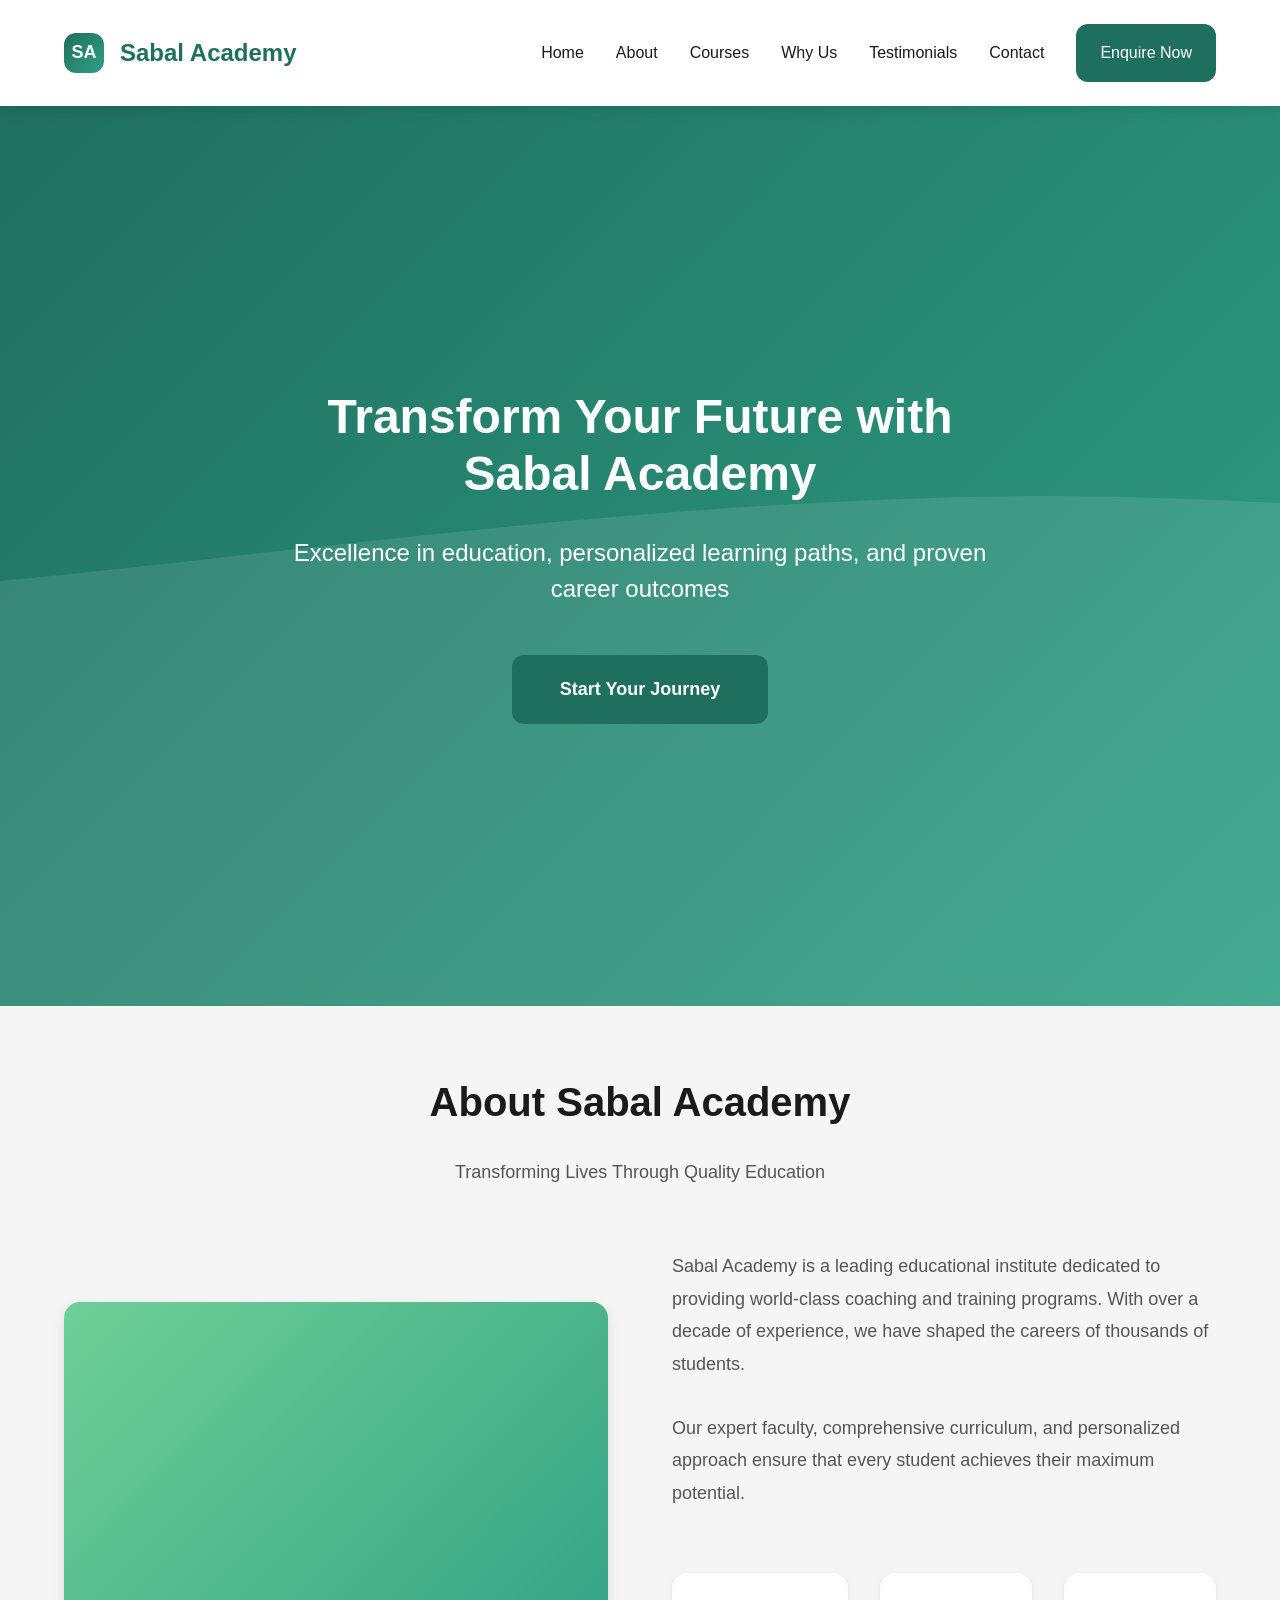
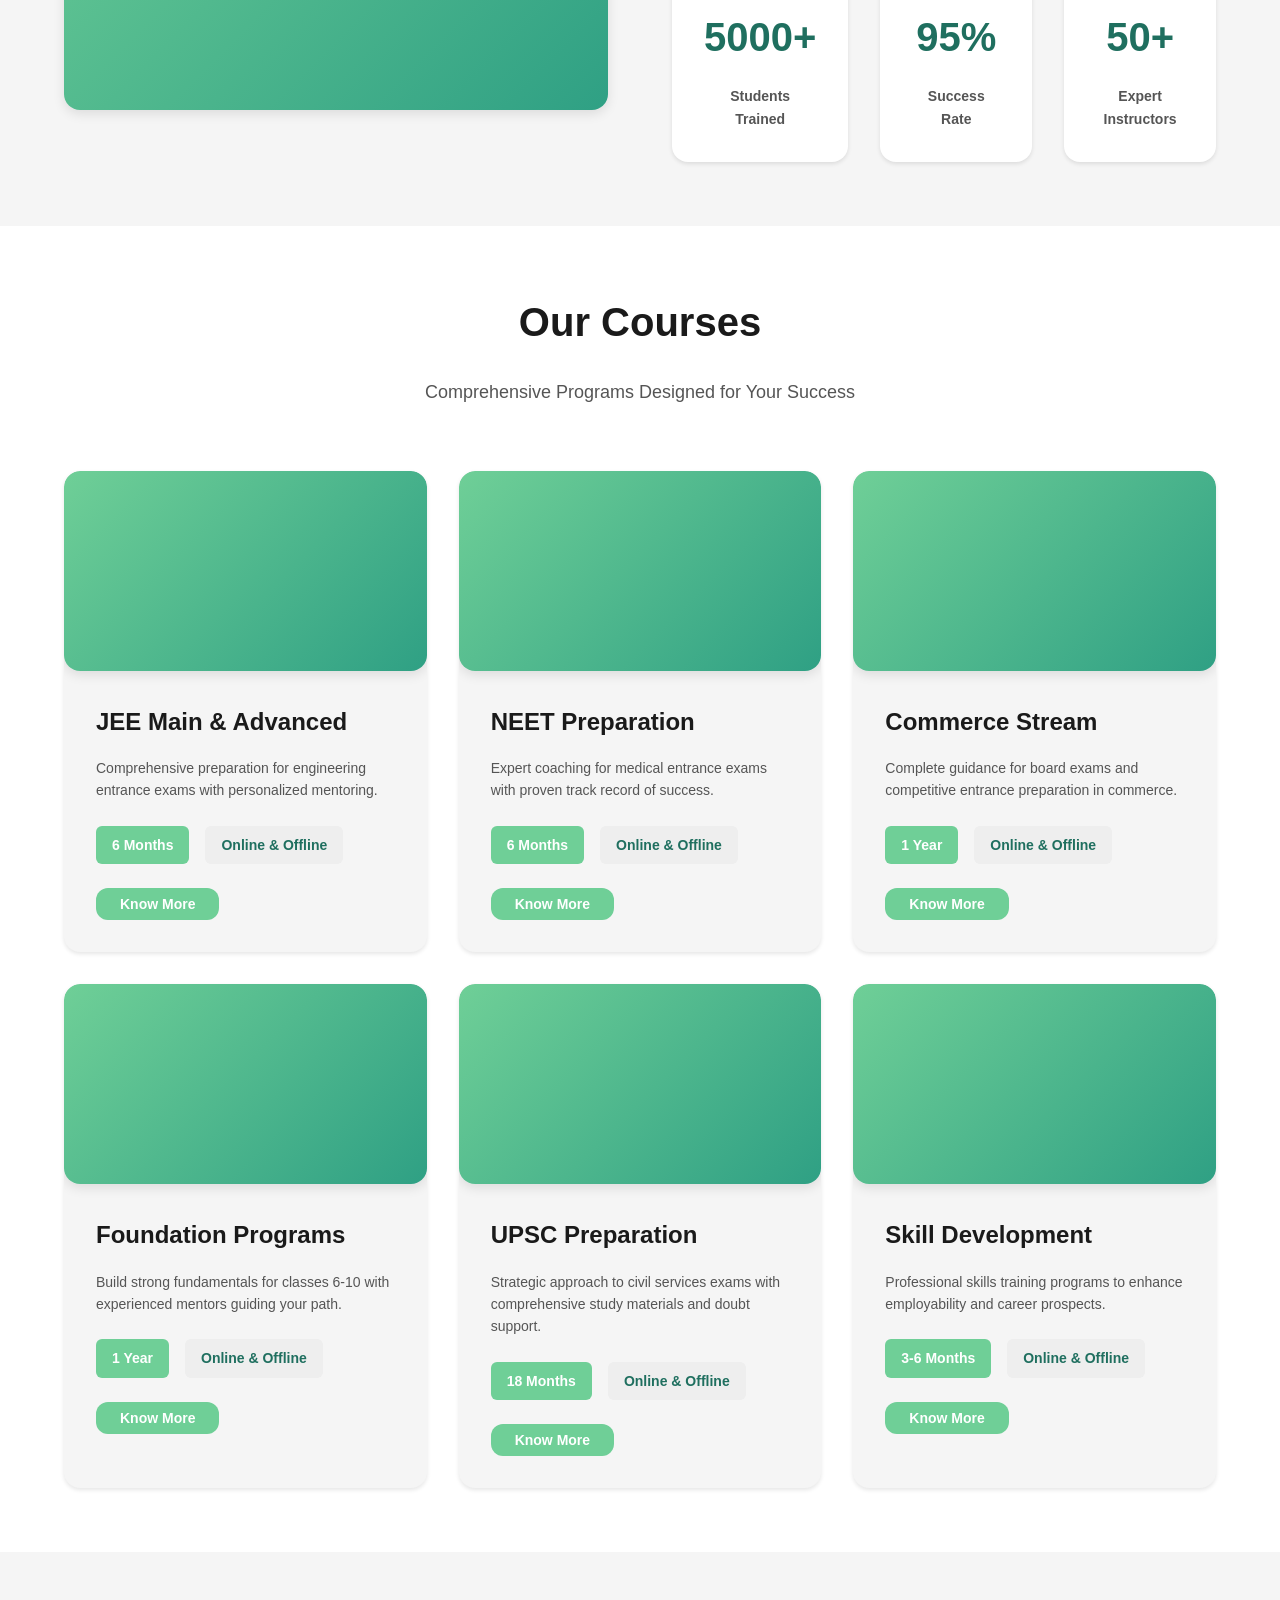
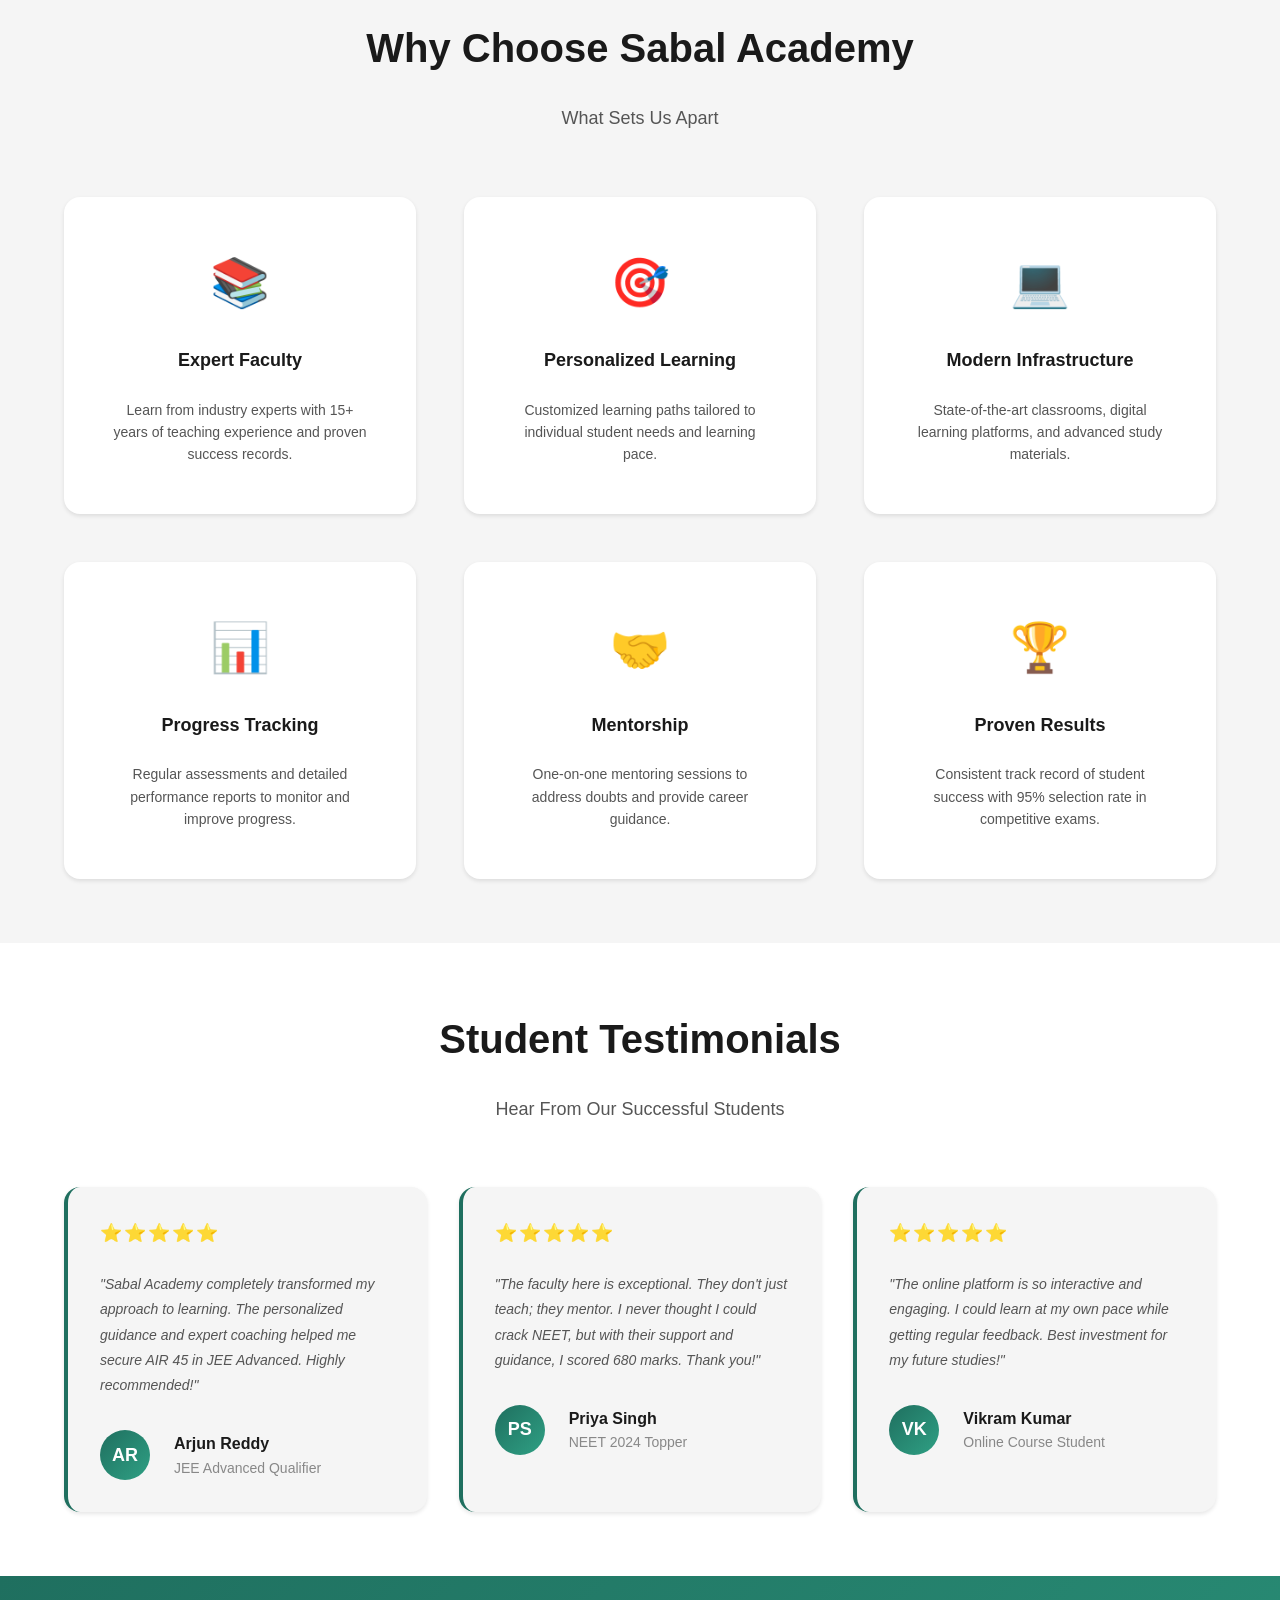
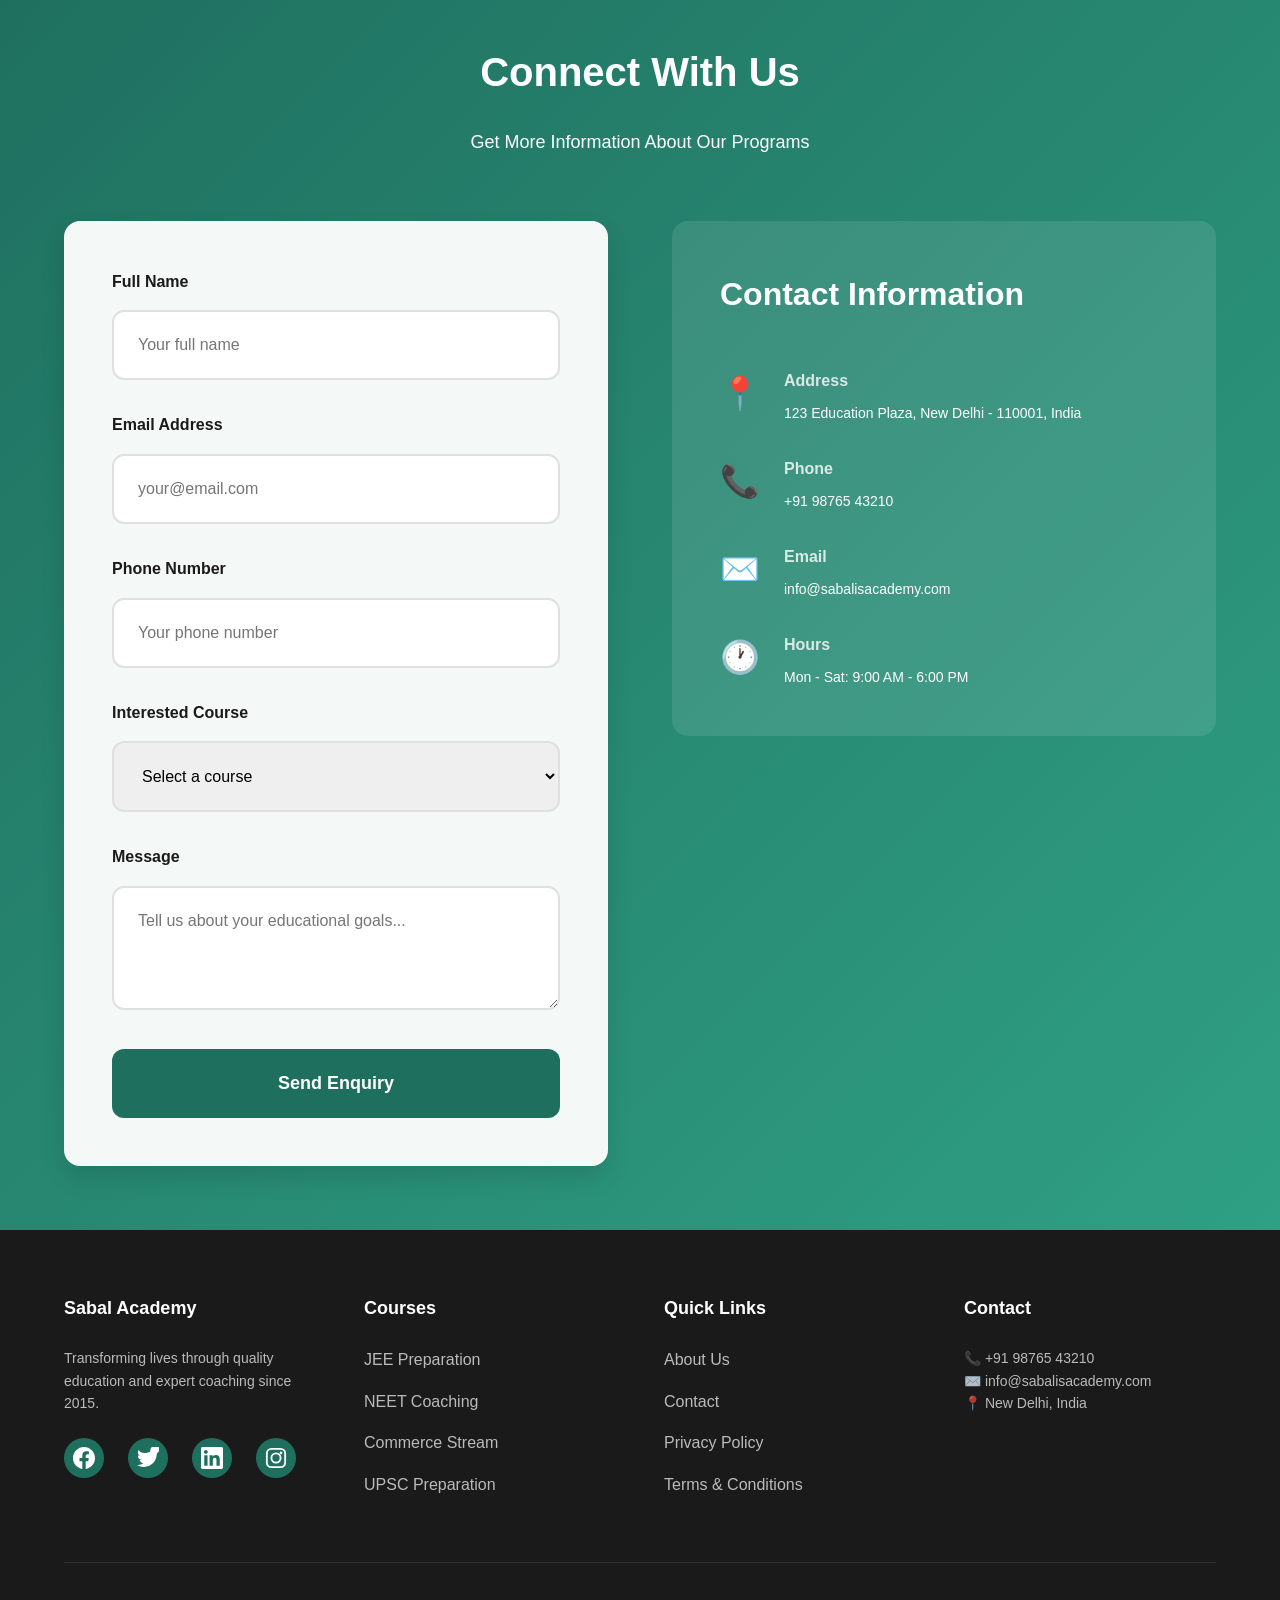
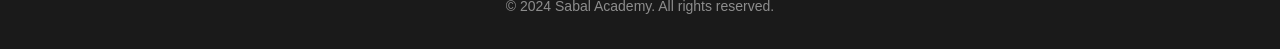
==== commit d6a06261: "icon update" ====
--- a/index.html
+++ b/index.html
@@ -377,10 +377,28 @@
                     <h4 class="footer__title">Sabal Academy</h4>
                     <p class="footer__text">Transforming lives through quality education and expert coaching since 2015.</p>
                     <div class="footer__social">
-                        <a href="#" class="footer__social-link" title="Facebook">f</a>
-                        <a href="#" class="footer__social-link" title="Twitter">𝕏</a>
-                        <a href="#" class="footer__social-link" title="LinkedIn">in</a>
-                        <a href="#" class="footer__social-link" title="Instagram">📷</a>
+                        <a href="https://facebook.com" class="footer__social-link" title="Facebook" aria-label="Facebook">
+                            <svg width="20" height="20" viewBox="0 0 24 24" fill="currentColor">
+                                <path d="M24 12.073c0-6.627-5.373-12-12-12s-12 5.373-12 12c0 5.99 4.388 10.954 10.125 11.854v-8.385H7.078v-3.47h3.047V9.43c0-3.007 1.792-4.669 4.533-4.669 1.312 0 2.686.235 2.686.235v2.953H15.83c-1.491 0-1.956.925-1.956 1.874v2.25h3.328l-.532 3.47h-2.796v8.385C19.612 23.027 24 18.062 24 12.073z"/>
+                            </svg>
+                        </a>
+                        <a href="https://twitter.com" class="footer__social-link" title="Twitter" aria-label="Twitter">
+                            <svg width="20" height="20" viewBox="0 0 24 24" fill="currentColor">
+                                <path d="M23.953 4.57a10 10 0 002.856-3.515 9.953 9.953 0 01-2.828.856 4.958 4.958 0 002.163-2.723c-.951.555-2.005.959-3.127 1.184a4.92 4.92 0 00-8.384 4.482C7.69 8.095 4.067 6.13 1.64 3.162a4.822 4.822 0 00-.666 2.475c0 1.71.87 3.213 2.188 4.096a4.904 4.904 0 01-2.228-.616v.06a4.923 4.923 0 003.946 4.827 4.996 4.996 0 01-2.212.085 4.936 4.936 0 004.604 3.417 9.867 9.867 0 01-6.102 2.105c-.39 0-.779-.023-1.17-.067a13.995 13.995 0 007.557 2.209c9.053 0 13.998-7.496 13.998-13.985 0-.21 0-.42-.015-.63A9.935 9.935 0 0024 4.59z"/>
+                            </svg>
+                        </a>
+                        <a href="https://linkedin.com" class="footer__social-link" title="LinkedIn" aria-label="LinkedIn">
+                            <svg width="20" height="20" viewBox="0 0 24 24" fill="currentColor">
+                                <path d="M20.447 20.452h-3.554v-5.569c0-1.328-.027-3.037-1.852-3.037-1.853 0-2.136 1.445-2.136 2.939v5.667H9.351V9h3.414v1.561h.046c.477-.9 1.637-1.85 3.37-1.85 3.601 0 4.267 2.37 4.267 5.455v6.286zM5.337 7.433c-1.144 0-2.063-.926-2.063-2.065 0-1.138.92-2.063 2.063-2.063 1.14 0 2.064.925 2.064 2.063 0 1.139-.925 2.065-2.064 2.065zm1.782 13.019H3.555V9h3.564v11.452zM22.225 0H1.771C.792 0 0 .774 0 1.729v20.542C0 23.227.792 24 1.771 24h20.451C23.2 24 24 23.227 24 22.271V1.729C24 .774 23.2 0 22.225 0z"/>
+                            </svg>
+                        </a>
+                        <a href="https://instagram.com" class="footer__social-link" title="Instagram" aria-label="Instagram">
+                            <svg width="20" height="20" viewBox="0 0 24 24" fill="currentColor">
+                                <rect x="2" y="2" width="20" height="20" rx="5" ry="5" fill="none" stroke="currentColor" stroke-width="2"/>
+                                <path d="M12 7a5 5 0 100 10 5 5 0 000-10z" fill="none" stroke="currentColor" stroke-width="2"/>
+                                <circle cx="17.5" cy="6.5" r="1.5" fill="currentColor"/>
+                            </svg>
+                        </a>
                     </div>
                 </div>
 
--- a/styles/style.css
+++ b/styles/style.css
@@ -840,11 +840,28 @@
     color: var(--white);
     font-weight: 700;
     transition: all var(--transition-base);
+    border: 2px solid transparent;
 }
 
 .footer__social-link:hover {
     background-color: var(--accent-color);
-    transform: translateY(-3px);
+    transform: translateY(-3px) scale(1.1);
+    border-color: var(--white);
+    box-shadow: 0 8px 20px rgba(111, 207, 151, 0.3);
+}
+
+.footer__social-link:active {
+    transform: translateY(-1px) scale(1.05);
+}
+
+.footer__social-link svg {
+    width: 22px;
+    height: 22px;
+    transition: all var(--transition-base);
+}
+
+.footer__social-link:hover svg {
+    filter: brightness(1.1);
 }
 
 .footer__bottom {
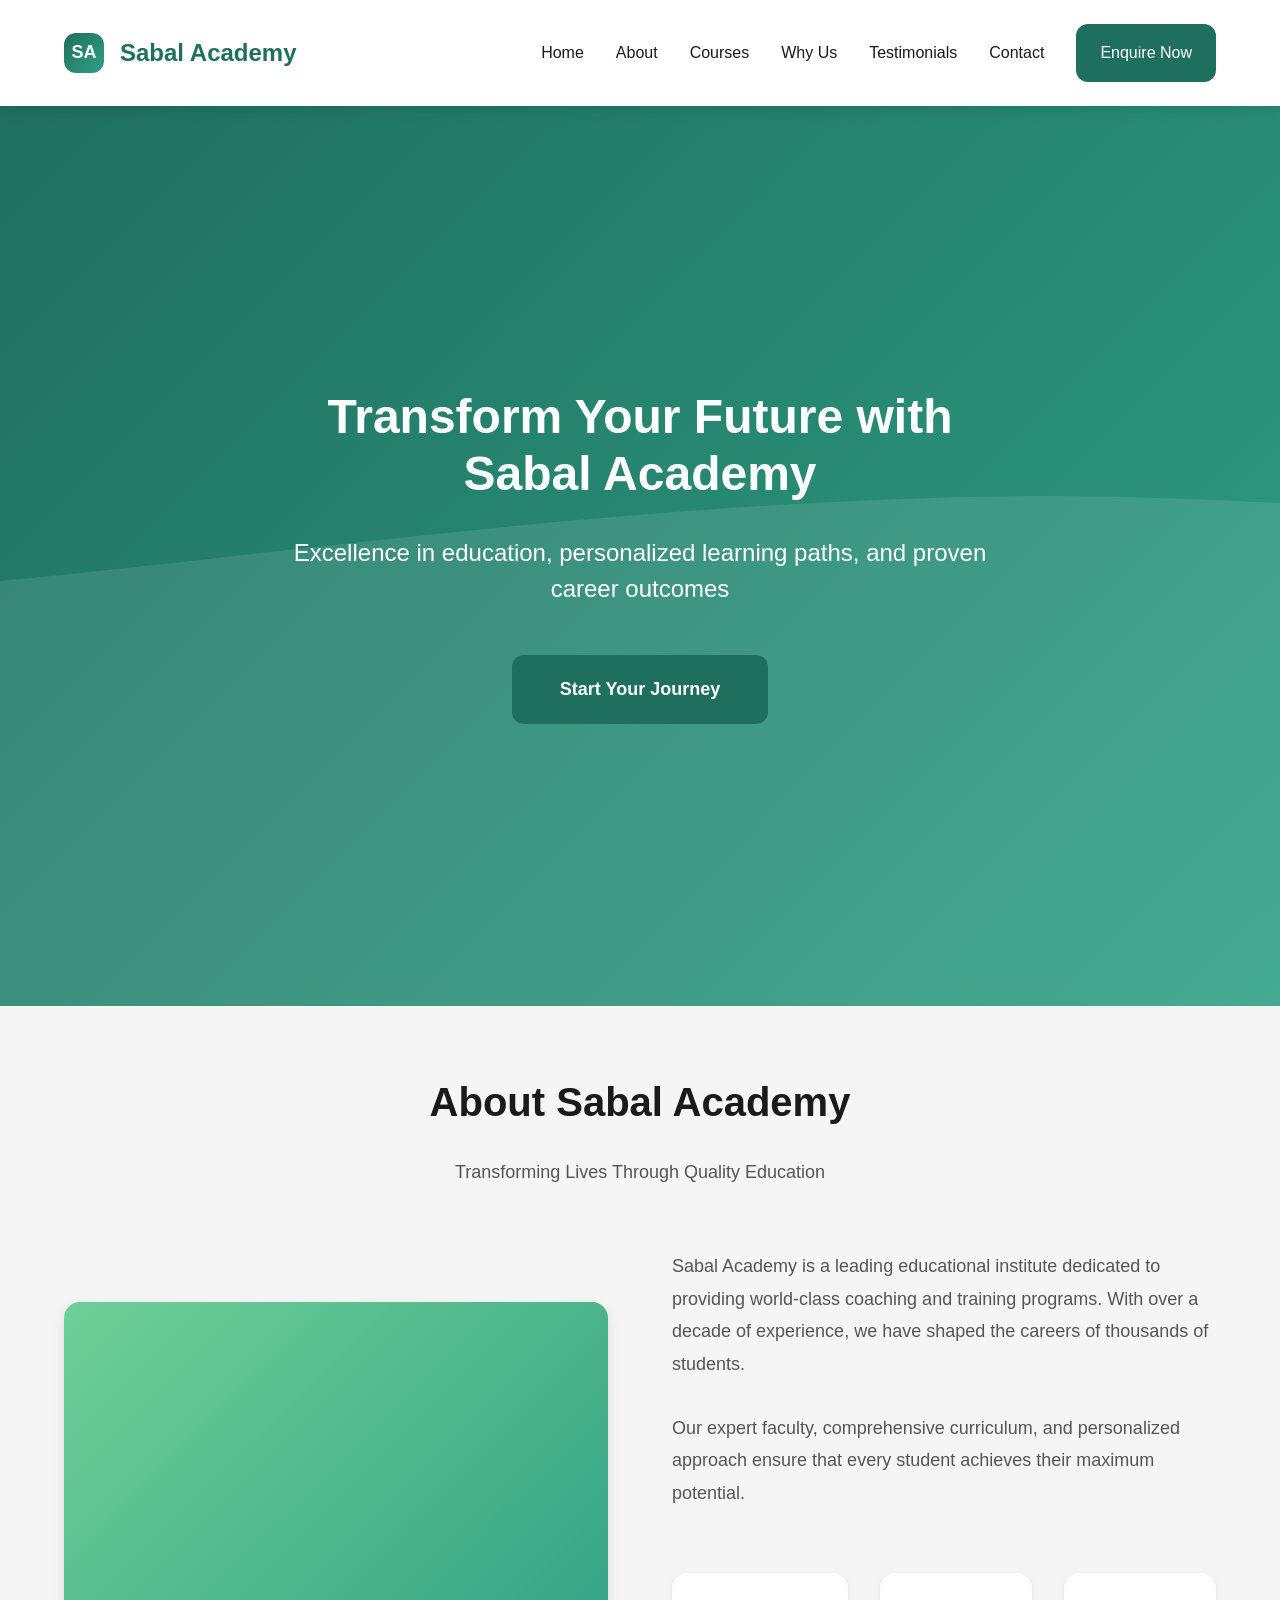
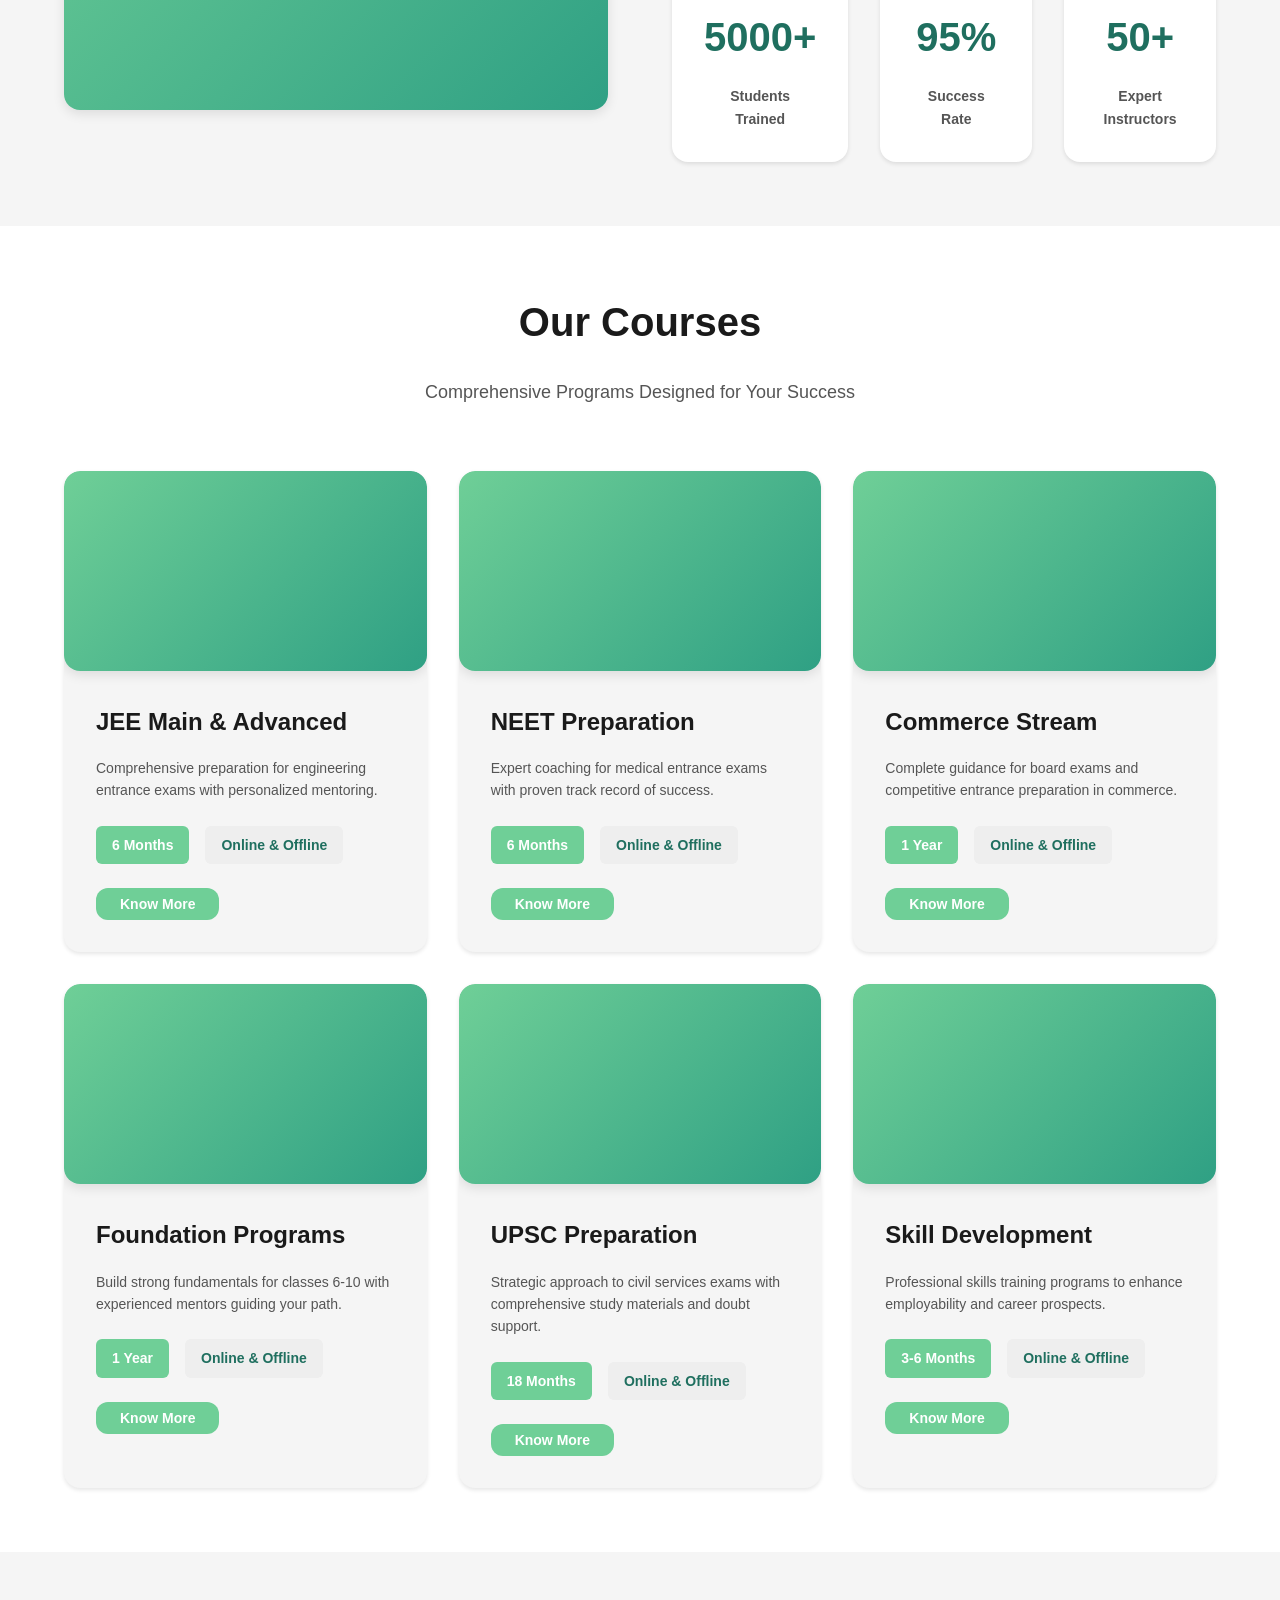
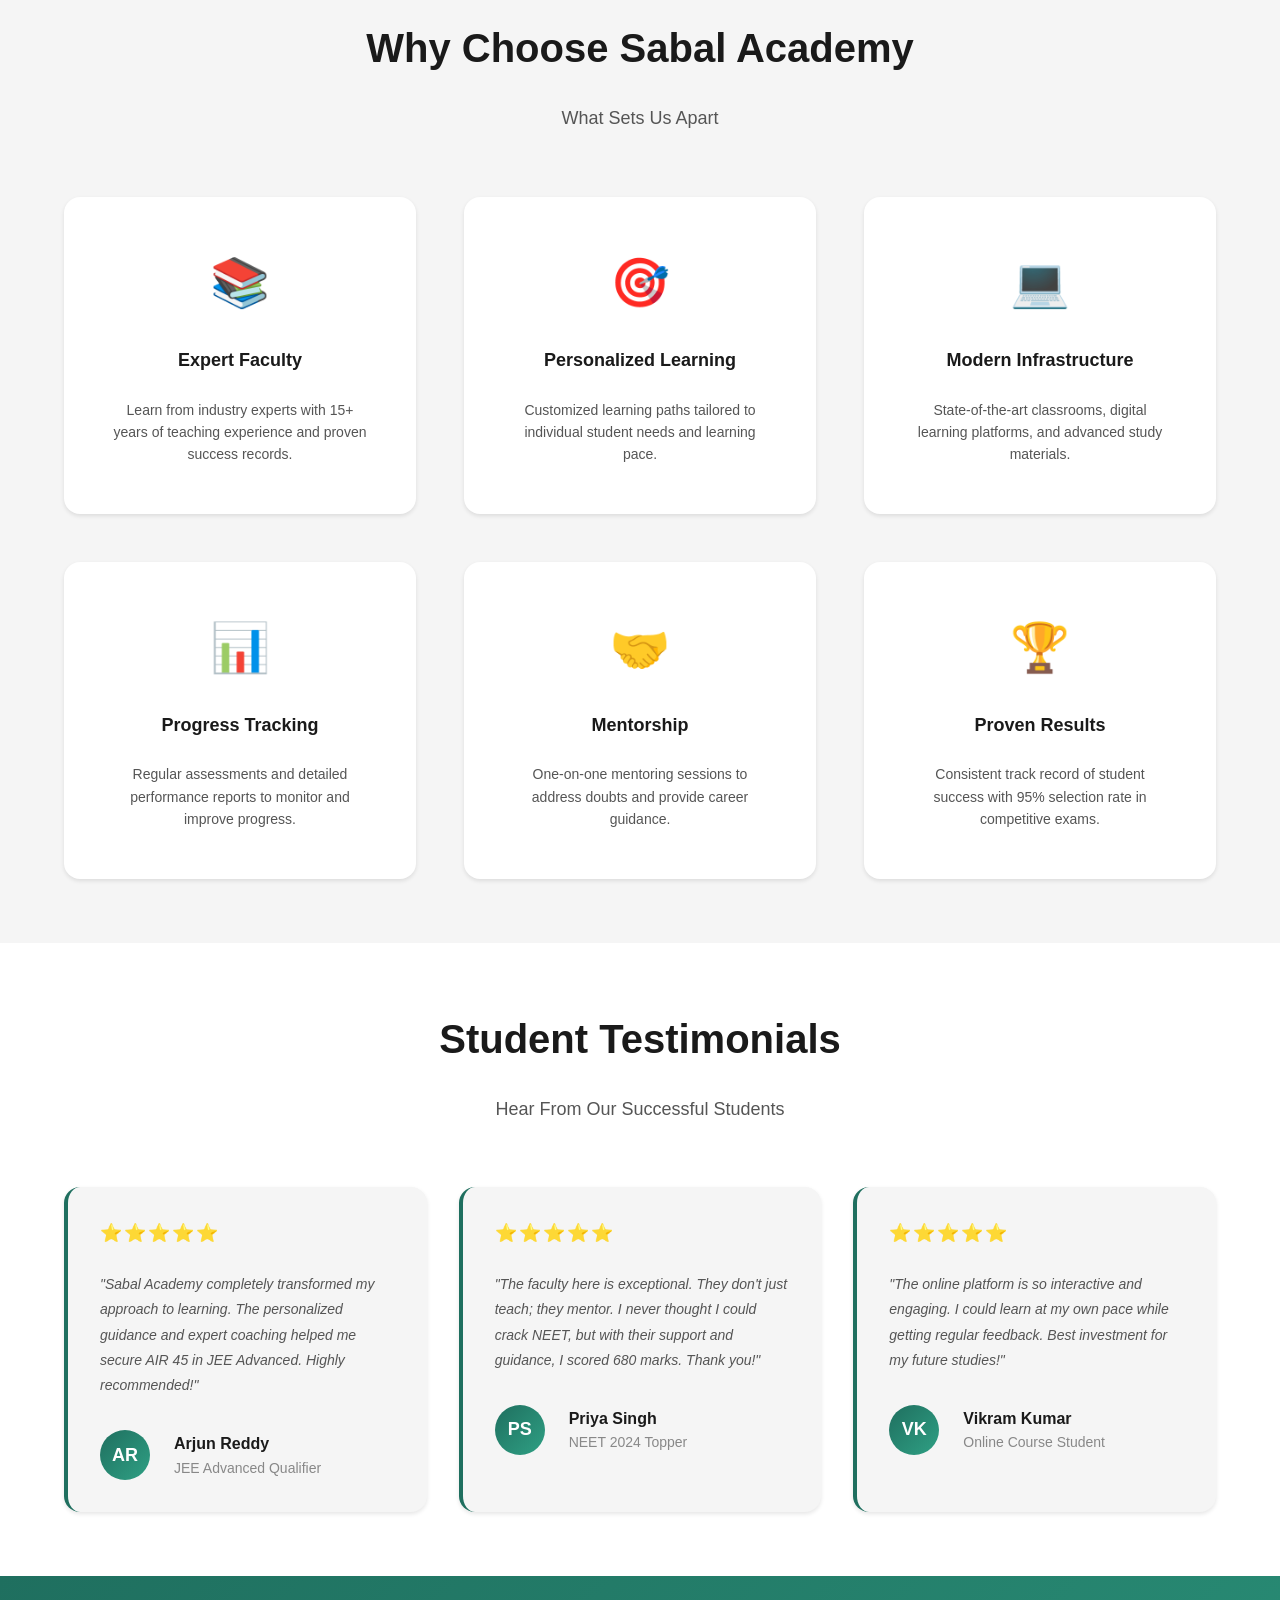
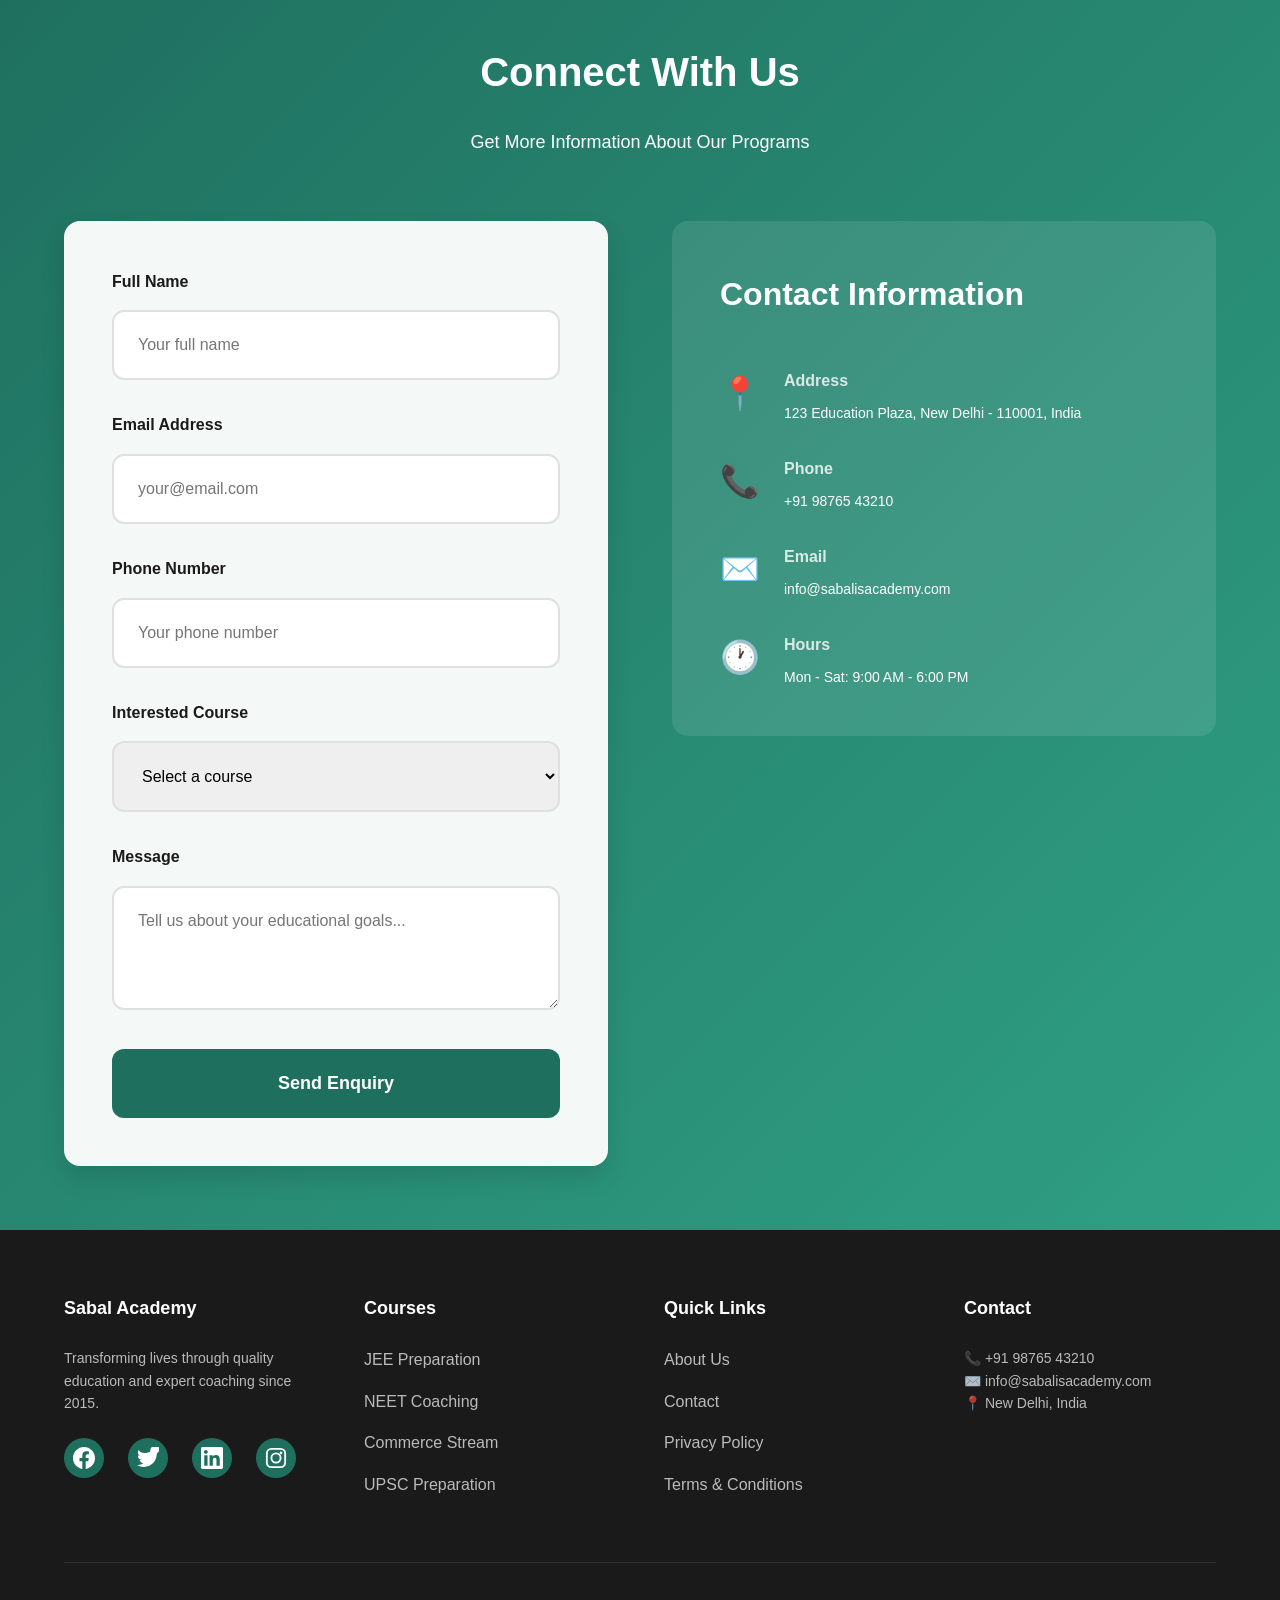
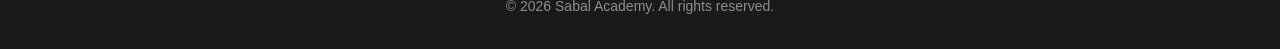
==== commit 52e82181: "year fix in the footer" ====
--- a/index.html
+++ b/index.html
@@ -431,7 +431,7 @@
             </div>
 
             <div class="footer__bottom">
-                <p>&copy; 2024 Sabal Academy. All rights reserved.</p>
+                <p>&copy; <span id="year">2024</span> Sabal Academy. All rights reserved.</p>
             </div>
         </div>
     </footer>
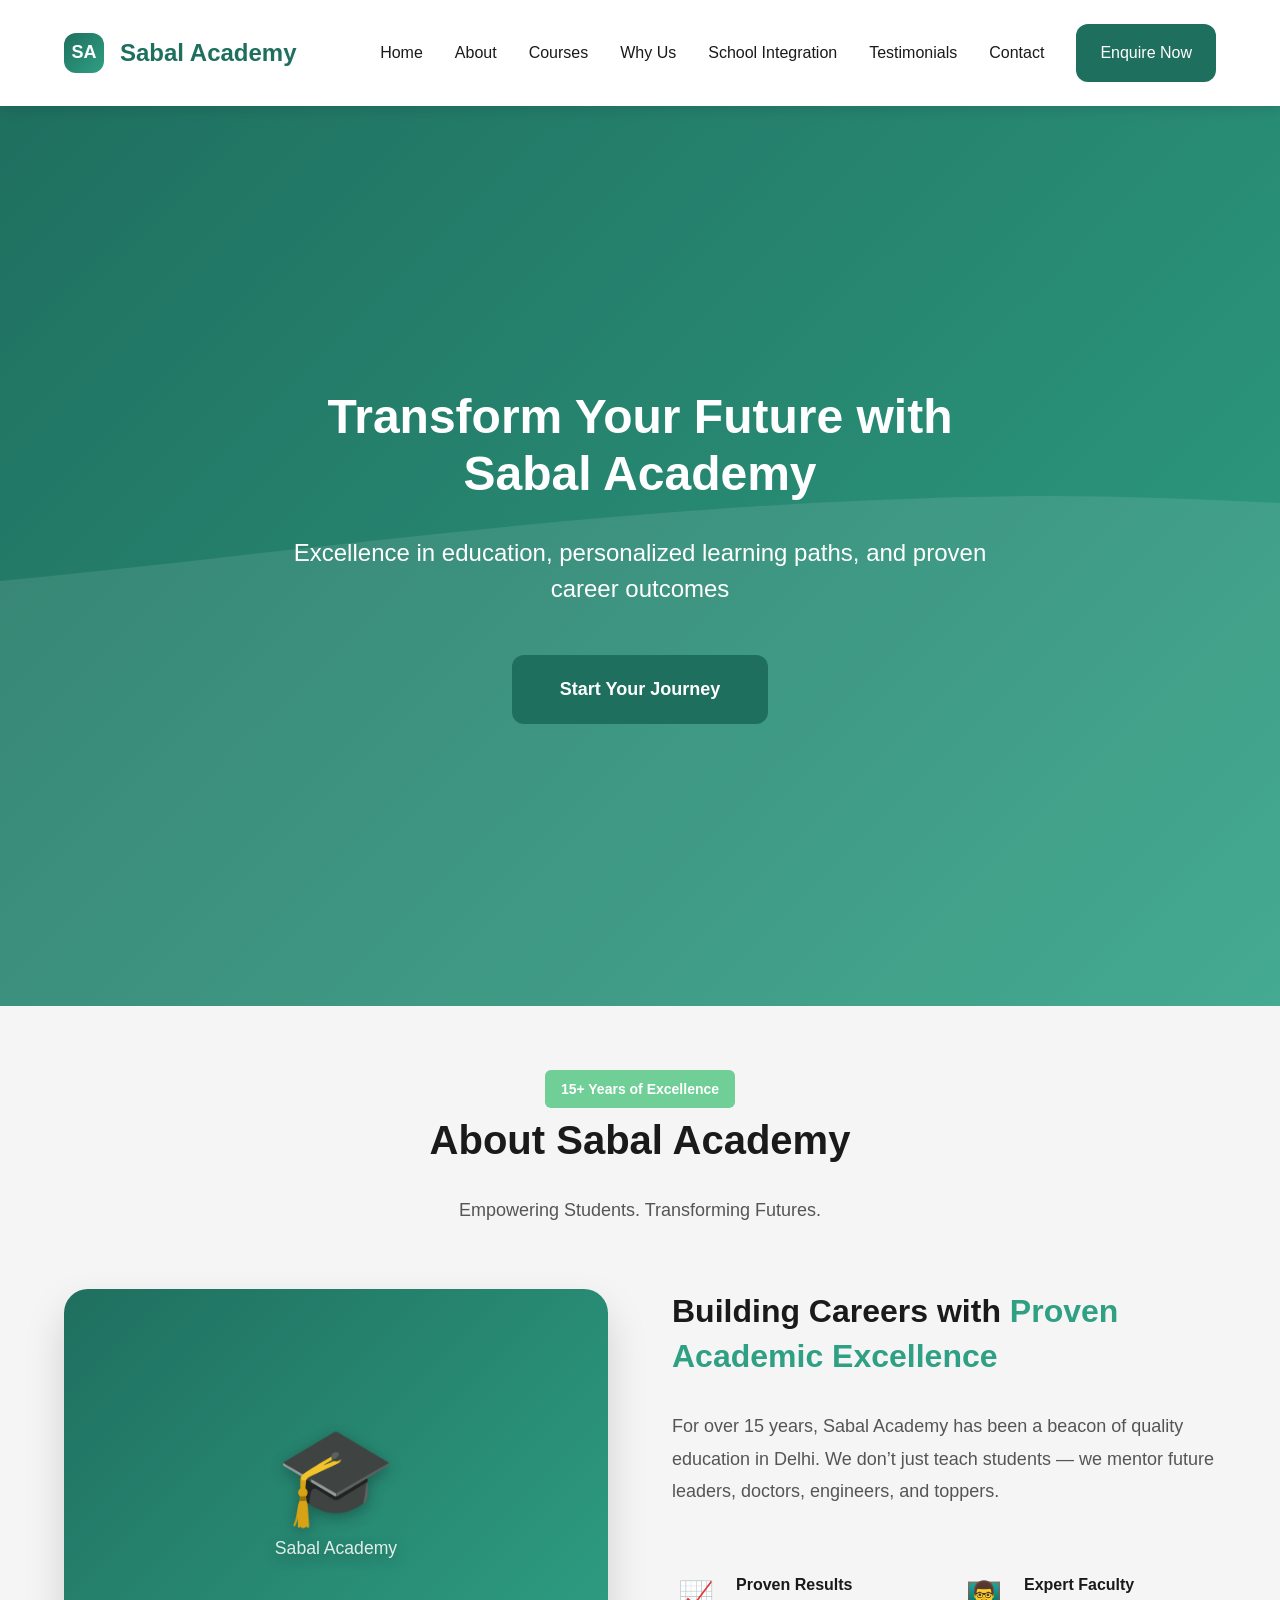
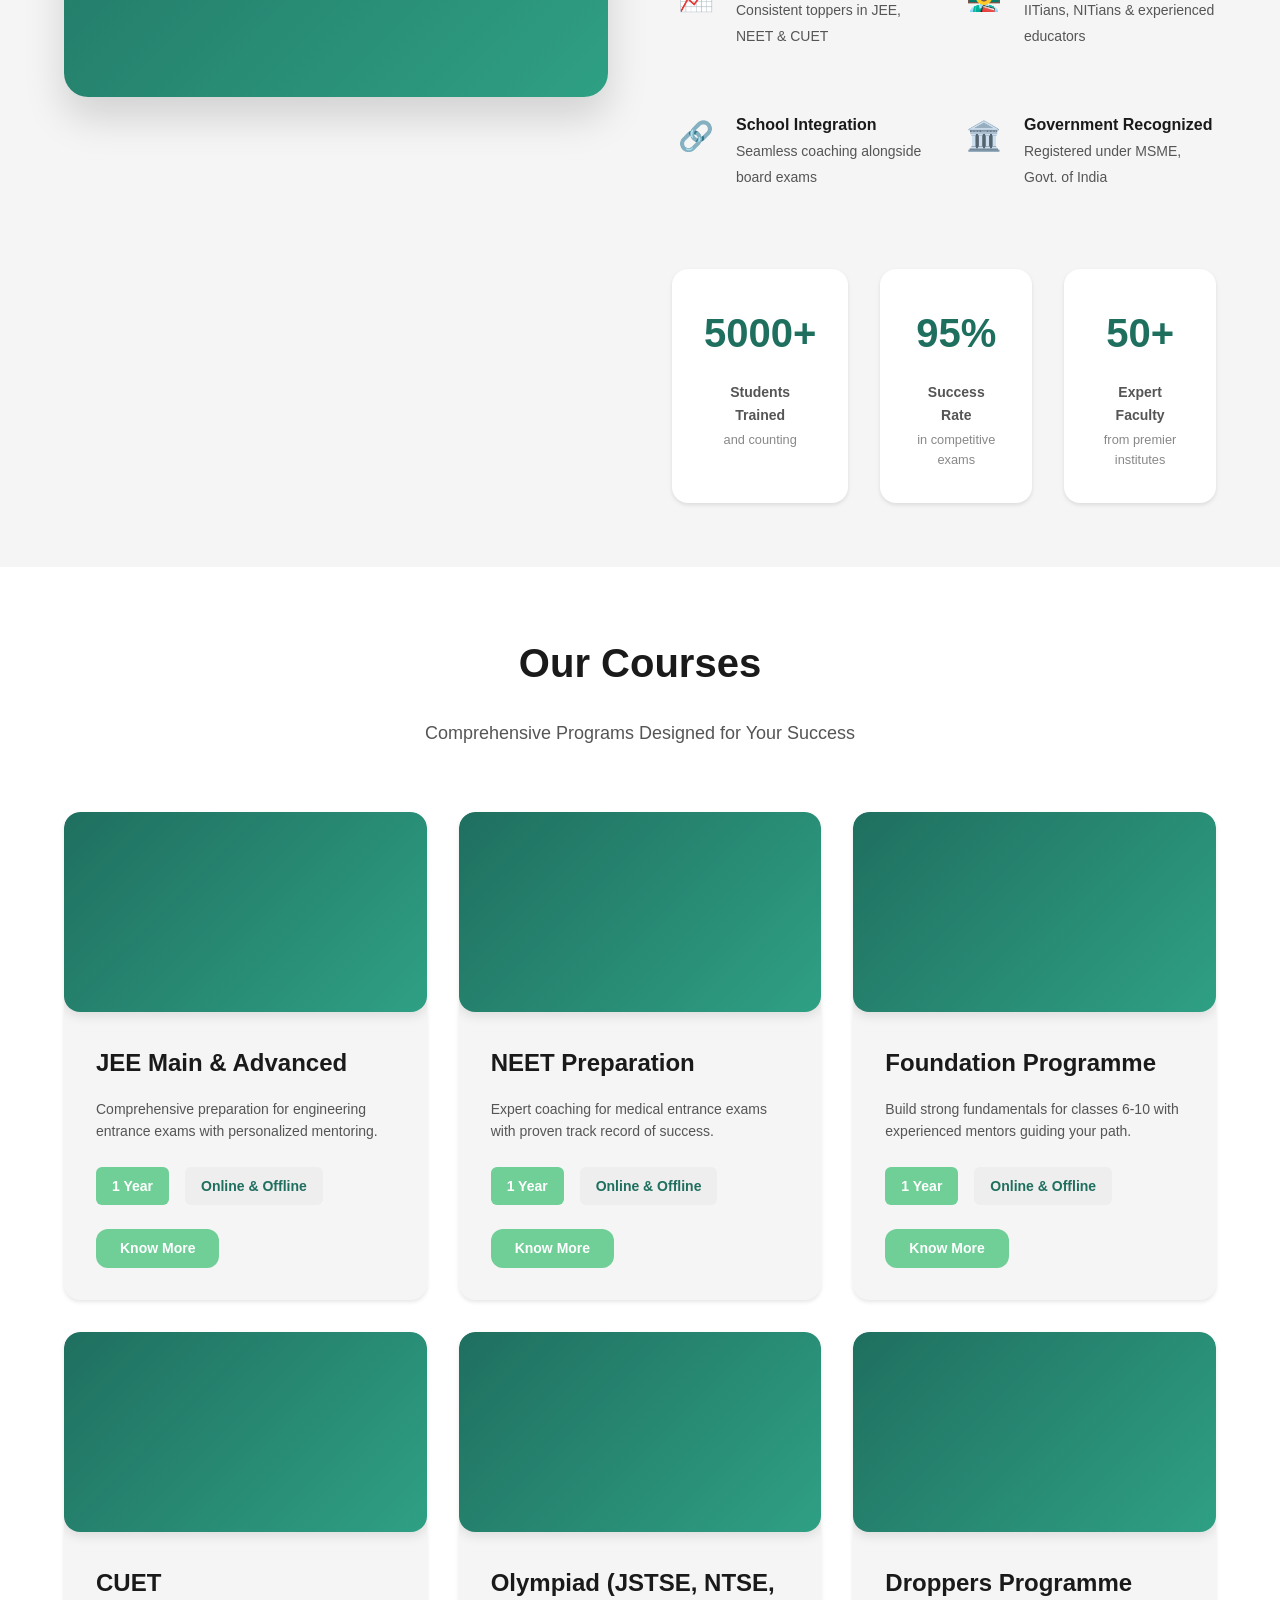
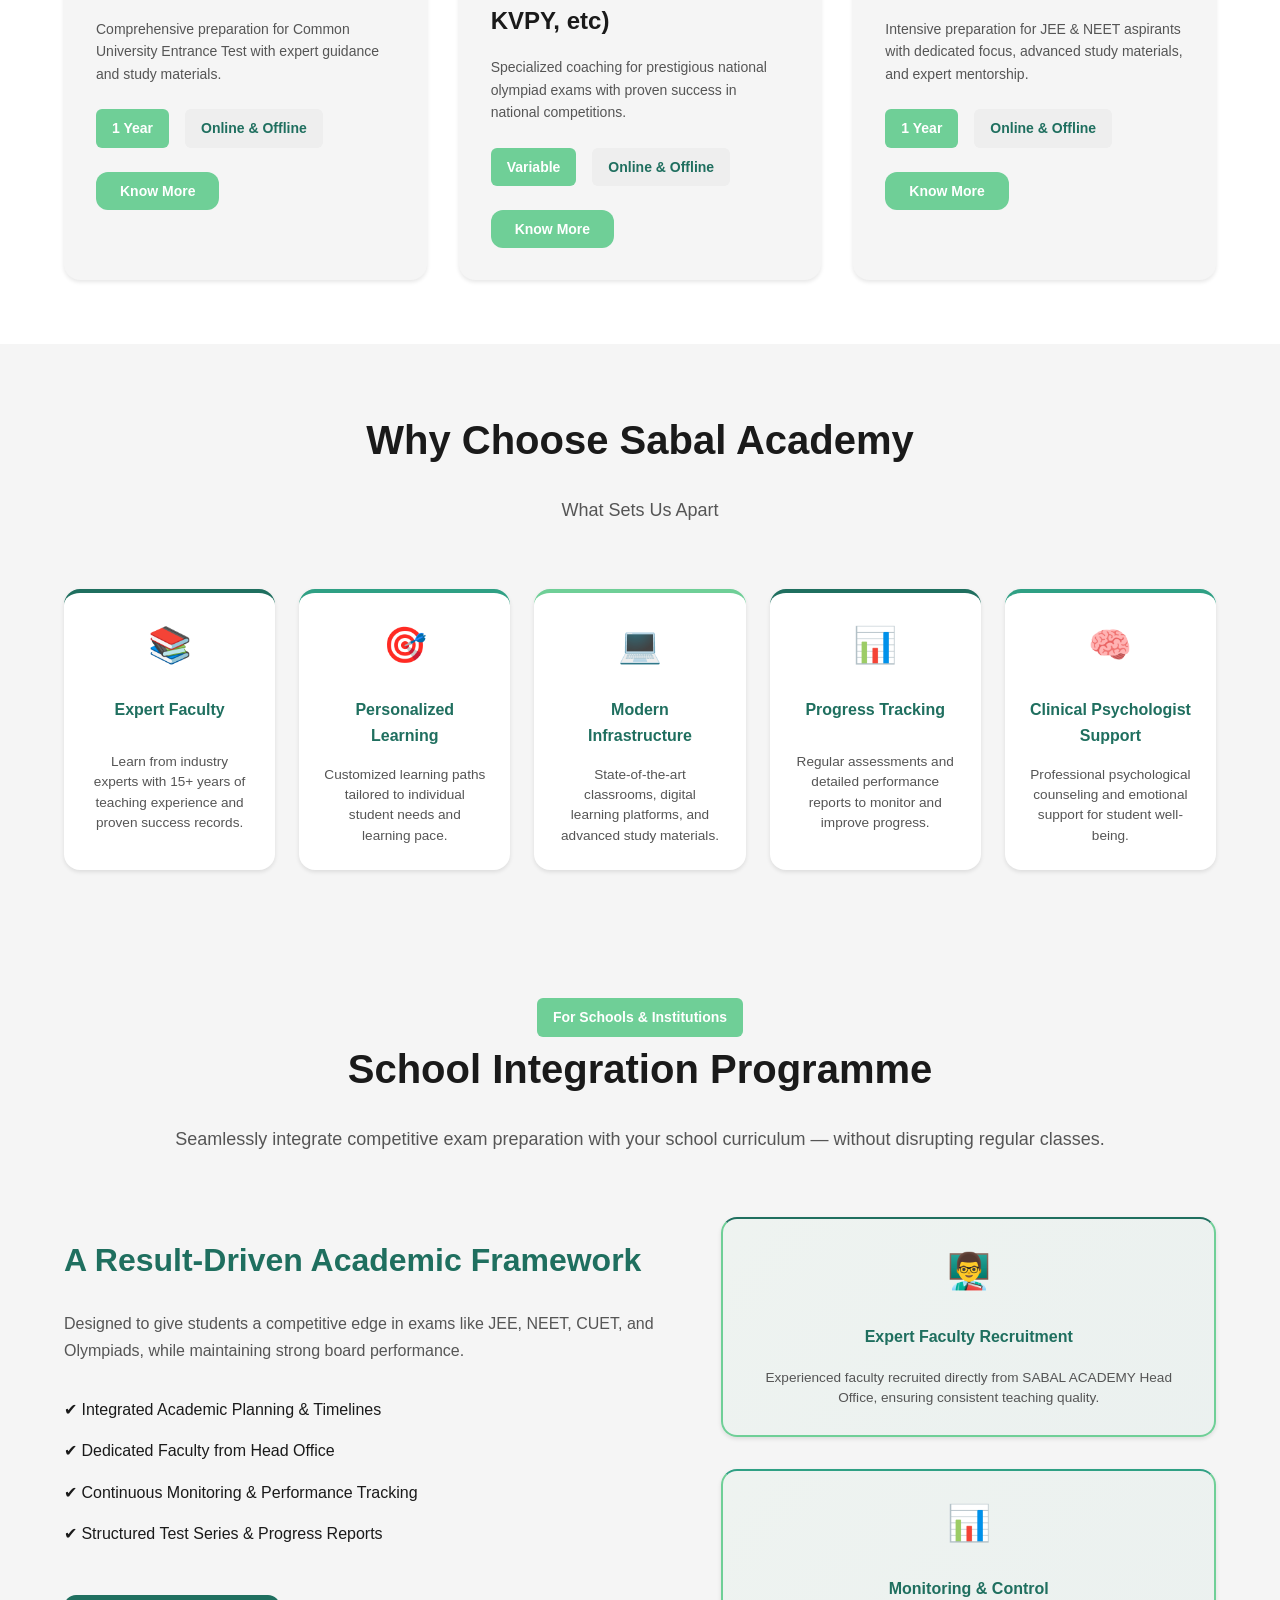
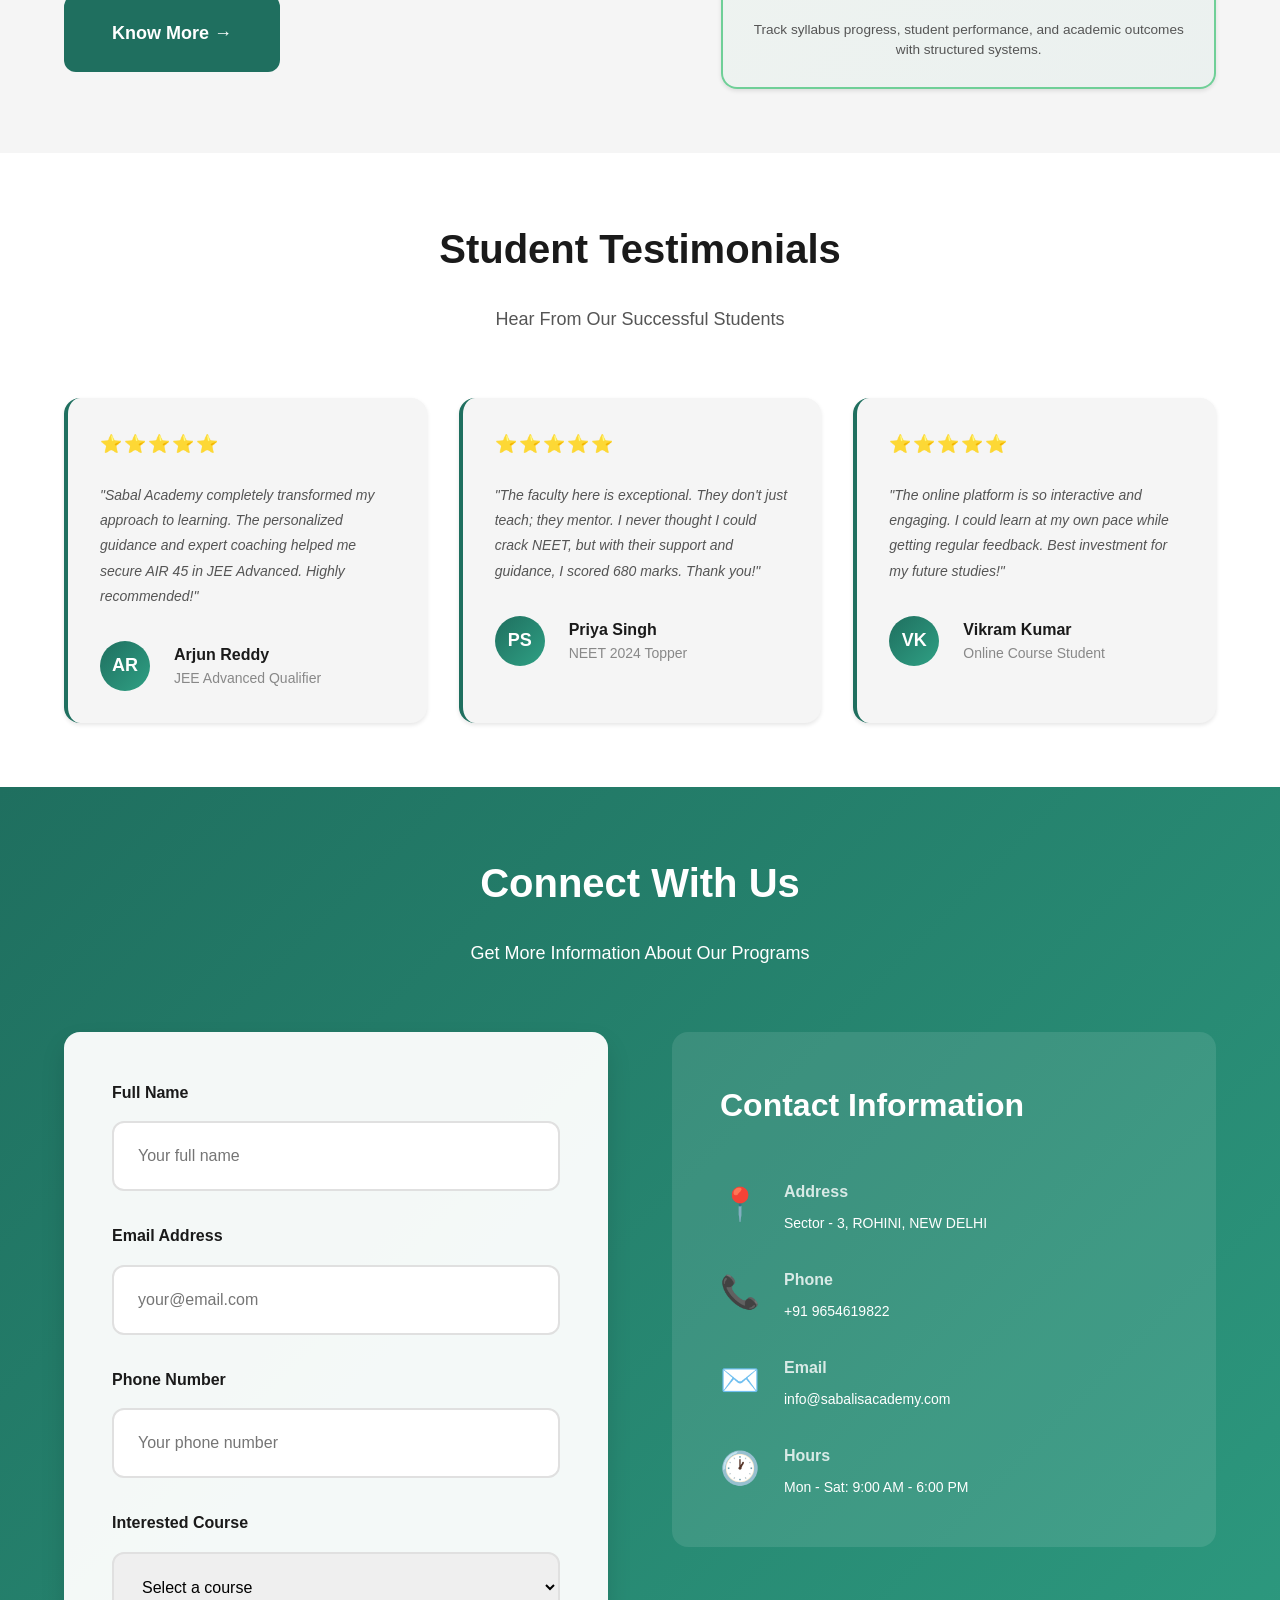
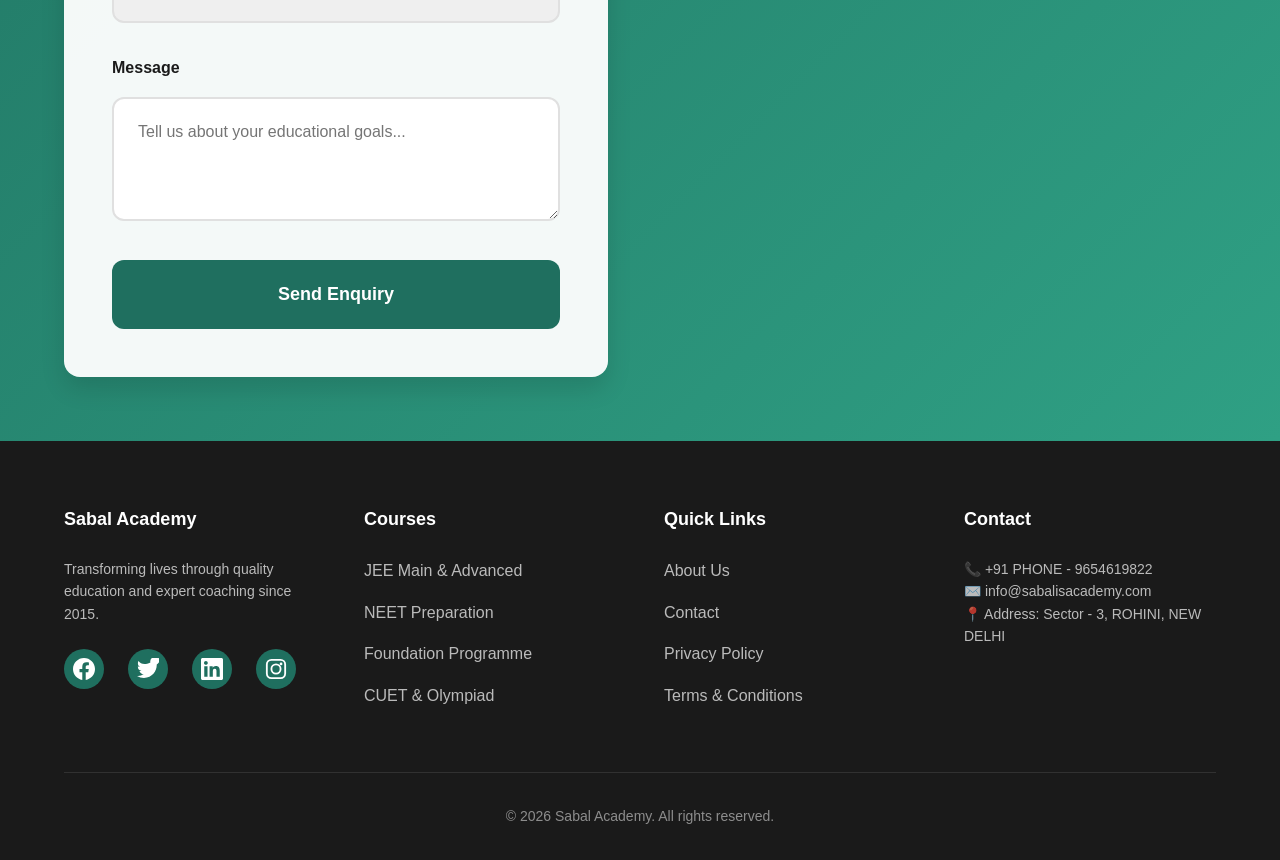
==== commit 26f0649e: "version 2" ====
--- a/index.html
+++ b/index.html
@@ -1,442 +1,783 @@
-<!DOCTYPE html>
+<!doctype html>
 <html lang="en">
-<head>
-    <meta charset="UTF-8">
-    <meta name="viewport" content="width=device-width, initial-scale=1.0">
-    <meta name="description" content="Sabal Academy - Premier Coaching Institute for Academic Excellence">
-    <meta name="keywords" content="coaching, academy, education, courses, training">
-    <meta name="author" content="Sabal Academy">
-    <meta name="theme-color" content="#1F6F5F">
-    
+  <head>
+    <meta charset="UTF-8" />
+    <meta name="viewport" content="width=device-width, initial-scale=1.0" />
+    <meta
+      name="description"
+      content="Sabal Academy - Premier Coaching Institute for Academic Excellence"
+    />
+    <meta
+      name="keywords"
+      content="coaching, academy, education, courses, training"
+    />
+    <meta name="author" content="Sabal Academy" />
+    <meta name="theme-color" content="#1F6F5F" />
+
     <title>Sabal Academy - Excellence in Education</title>
-    
+
     <!-- Favicon -->
-    <link rel="icon" type="image/svg+xml" href="data:image/svg+xml,<svg xmlns='http://www.w3.org/2000/svg' viewBox='0 0 100 100'><rect fill='%231F6F5F' width='100' height='100'/><text x='50' y='70' font-size='60' font-weight='bold' fill='white' text-anchor='middle'>SA</text></svg>">
-    
+    <link
+      rel="icon"
+      type="image/svg+xml"
+      href="data:image/svg+xml,<svg xmlns='http://www.w3.org/2000/svg' viewBox='0 0 100 100'><rect fill='%231F6F5F' width='100' height='100'/><text x='50' y='70' font-size='60' font-weight='bold' fill='white' text-anchor='middle'>SA</text></svg>"
+    />
+
     <!-- Stylesheet -->
-    <link rel="stylesheet" href="styles/style.css">
-</head>
-<body>
+    <link rel="stylesheet" href="styles/style.css" />
+  </head>
+  <body>
     <!-- Navigation Bar -->
     <nav class="navbar" id="navbar">
-        <div class="navbar__container">
-            <div class="navbar__logo">
-                <span class="navbar__logo-icon">SA</span>
-                <span class="navbar__logo-text">Sabal Academy</span>
-            </div>
-            
-            <button class="navbar__toggle" id="navbarToggle" aria-label="Toggle menu">
-                <span class="navbar__toggle-line"></span>
-                <span class="navbar__toggle-line"></span>
-                <span class="navbar__toggle-line"></span>
-            </button>
-            
-            <ul class="navbar__menu" id="navbarMenu">
-                <li class="navbar__item"><a href="#home" class="navbar__link">Home</a></li>
-                <li class="navbar__item"><a href="#about" class="navbar__link">About</a></li>
-                <li class="navbar__item"><a href="#courses" class="navbar__link">Courses</a></li>
-                <li class="navbar__item"><a href="#why-us" class="navbar__link">Why Us</a></li>
-                <li class="navbar__item"><a href="#testimonials" class="navbar__link">Testimonials</a></li>
-                <li class="navbar__item"><a href="#contact" class="navbar__link">Contact</a></li>
-                <li class="navbar__item navbar__item--cta">
-                    <a href="#enquiry" class="navbar__link navbar__link--cta">Enquire Now</a>
-                </li>
-            </ul>
-        </div>
+      <div class="navbar__container">
+        <div class="navbar__logo">
+          <span class="navbar__logo-icon">SA</span>
+          <span class="navbar__logo-text">Sabal Academy</span>
+        </div>
+
+        <button
+          class="navbar__toggle"
+          id="navbarToggle"
+          aria-label="Toggle menu"
+        >
+          <span class="navbar__toggle-line"></span>
+          <span class="navbar__toggle-line"></span>
+          <span class="navbar__toggle-line"></span>
+        </button>
+
+        <ul class="navbar__menu" id="navbarMenu">
+          <li class="navbar__item">
+            <a href="#home" class="navbar__link">Home</a>
+          </li>
+          <li class="navbar__item">
+            <a href="#about" class="navbar__link">About</a>
+          </li>
+          <li class="navbar__item">
+            <a href="#courses" class="navbar__link">Courses</a>
+          </li>
+          <li class="navbar__item">
+            <a href="#why-us" class="navbar__link">Why Us</a>
+          </li>
+          <li class="navbar__item">
+            <a href="#school-integration" class="navbar__link"
+              >School Integration</a
+            >
+          </li>
+          <li class="navbar__item">
+            <a href="#testimonials" class="navbar__link">Testimonials</a>
+          </li>
+          <li class="navbar__item">
+            <a href="#contact" class="navbar__link">Contact</a>
+          </li>
+          <li class="navbar__item navbar__item--cta">
+            <a href="#enquiry" class="navbar__link navbar__link--cta"
+              >Enquire Now</a
+            >
+          </li>
+        </ul>
+      </div>
     </nav>
 
     <!-- Hero Section -->
     <section class="hero" id="home">
-        <div class="hero__content">
-            <h1 class="hero__title">Transform Your Future with Sabal Academy</h1>
-            <p class="hero__subtitle">Excellence in education, personalized learning paths, and proven career outcomes</p>
-            <button class="btn btn--primary btn--lg" data-scroll-to="#enquiry">Start Your Journey</button>
-        </div>
-        <div class="hero__background"></div>
+      <div class="hero__content">
+        <h1 class="hero__title">Transform Your Future with Sabal Academy</h1>
+        <p class="hero__subtitle">
+          Excellence in education, personalized learning paths, and proven
+          career outcomes
+        </p>
+        <button class="btn btn--primary btn--lg" data-scroll-to="#enquiry">
+          Start Your Journey
+        </button>
+      </div>
+      <div class="hero__background"></div>
     </section>
 
     <!-- About Section -->
     <section class="about" id="about">
-        <div class="container">
-            <div class="section__header">
-                <h2 class="section__title">About Sabal Academy</h2>
-                <p class="section__subtitle">Transforming Lives Through Quality Education</p>
-            </div>
-            
-            <div class="about__grid">
-                <div class="about__image">
-                    <div class="placeholder-image"></div>
-                </div>
-                <div class="about__content">
-                    <p class="about__text">
-                        Sabal Academy is a leading educational institute dedicated to providing world-class coaching and training programs. With over a decade of experience, we have shaped the careers of thousands of students.
-                    </p>
-                    <p class="about__text">
-                        Our expert faculty, comprehensive curriculum, and personalized approach ensure that every student achieves their maximum potential.
-                    </p>
-                    
-                    <div class="about__stats">
-                        <div class="stat-card">
-                            <h3 class="stat-card__number">5000+</h3>
-                            <p class="stat-card__label">Students Trained</p>
-                        </div>
-                        <div class="stat-card">
-                            <h3 class="stat-card__number">95%</h3>
-                            <p class="stat-card__label">Success Rate</p>
-                        </div>
-                        <div class="stat-card">
-                            <h3 class="stat-card__number">50+</h3>
-                            <p class="stat-card__label">Expert Instructors</p>
-                        </div>
-                    </div>
-                </div>
-            </div>
-        </div>
+      <div class="container">
+        <div class="section__header">
+          <span class="badge">15+ Years of Excellence</span>
+          <h2 class="section__title">About Sabal Academy</h2>
+          <p class="section__subtitle">
+            Empowering Students. Transforming Futures.
+          </p>
+        </div>
+
+        <div class="about__grid">
+          <!-- Left: Visual Side (Enhanced) -->
+          <div class="about__image">
+            <div class="about__image-wrapper">
+              <div
+                class="placeholder-image"
+                style="
+                  font-size: 6rem;
+                  background: linear-gradient(
+                    135deg,
+                    var(--primary-color),
+                    var(--secondary-color)
+                  );
+                "
+              >
+                🎓<br /><span
+                  style="
+                    font-size: 1.1rem;
+                    opacity: 0.9;
+                    display: block;
+                    margin-top: 1rem;
+                  "
+                  >Sabal Academy</span
+                >
+              </div>
+
+              <!-- Decorative elements -->
+              <div class="about__image-overlay">
+                <div class="achievement-badge">
+                  <span class="badge badge--secondary">🏆</span>
+                  <p>MSME Recognized</p>
+                </div>
+              </div>
+            </div>
+          </div>
+
+          <!-- Right: Content Side -->
+          <div class="about__content">
+            <h3 class="about__heading">
+              Building Careers with
+              <span class="highlight">Proven Academic Excellence</span>
+            </h3>
+
+            <p class="about__text">
+              For over 15 years, Sabal Academy has been a beacon of quality
+              education in Delhi. We don’t just teach students — we mentor
+              future leaders, doctors, engineers, and toppers.
+            </p>
+
+            <div class="about__highlights">
+              <div class="highlight-item">
+                <span class="highlight-icon">📈</span>
+                <div>
+                  <strong>Proven Results</strong><br />
+                  <span class="highlight-desc"
+                    >Consistent toppers in JEE, NEET & CUET</span
+                  >
+                </div>
+              </div>
+              <div class="highlight-item">
+                <span class="highlight-icon">👨‍🏫</span>
+                <div>
+                  <strong>Expert Faculty</strong><br />
+                  <span class="highlight-desc"
+                    >IITians, NITians & experienced educators</span
+                  >
+                </div>
+              </div>
+              <div class="highlight-item">
+                <span class="highlight-icon">🔗</span>
+                <div>
+                  <strong>School Integration</strong><br />
+                  <span class="highlight-desc"
+                    >Seamless coaching alongside board exams</span
+                  >
+                </div>
+              </div>
+              <div class="highlight-item">
+                <span class="highlight-icon">🏛️</span>
+                <div>
+                  <strong>Government Recognized</strong><br />
+                  <span class="highlight-desc"
+                    >Registered under MSME, Govt. of India</span
+                  >
+                </div>
+              </div>
+            </div>
+
+            <!-- Enhanced Stats -->
+            <div class="about__stats">
+              <div class="stat-card">
+                <div class="stat-card__number">5000+</div>
+                <div class="stat-card__label">Students Trained</div>
+                <div class="stat-card__sub">and counting</div>
+              </div>
+
+              <div class="stat-card">
+                <div class="stat-card__number">95%</div>
+                <div class="stat-card__label">Success Rate</div>
+                <div class="stat-card__sub">in competitive exams</div>
+              </div>
+
+              <div class="stat-card">
+                <div class="stat-card__number">50+</div>
+                <div class="stat-card__label">Expert Faculty</div>
+                <div class="stat-card__sub">from premier institutes</div>
+              </div>
+            </div>
+          </div>
+        </div>
+      </div>
     </section>
+
 
     <!-- Courses Section -->
     <section class="courses" id="courses">
-        <div class="container">
-            <div class="section__header">
-                <h2 class="section__title">Our Courses</h2>
-                <p class="section__subtitle">Comprehensive Programs Designed for Your Success</p>
-            </div>
-            
-            <div class="courses__grid">
-                <div class="course-card">
-                    <div class="course-card__image placeholder-image"></div>
-                    <div class="course-card__content">
-                        <h3 class="course-card__title">JEE Main & Advanced</h3>
-                        <p class="course-card__description">Comprehensive preparation for engineering entrance exams with personalized mentoring.</p>
-                        <div class="course-card__meta">
-                            <span class="badge">6 Months</span>
-                            <span class="badge badge--secondary">Online & Offline</span>
-                        </div>
-                        <button class="btn btn--secondary btn--sm">Know More</button>
-                    </div>
-                </div>
-
-                <div class="course-card">
-                    <div class="course-card__image placeholder-image"></div>
-                    <div class="course-card__content">
-                        <h3 class="course-card__title">NEET Preparation</h3>
-                        <p class="course-card__description">Expert coaching for medical entrance exams with proven track record of success.</p>
-                        <div class="course-card__meta">
-                            <span class="badge">6 Months</span>
-                            <span class="badge badge--secondary">Online & Offline</span>
-                        </div>
-                        <button class="btn btn--secondary btn--sm">Know More</button>
-                    </div>
-                </div>
-
-                <div class="course-card">
-                    <div class="course-card__image placeholder-image"></div>
-                    <div class="course-card__content">
-                        <h3 class="course-card__title">Commerce Stream</h3>
-                        <p class="course-card__description">Complete guidance for board exams and competitive entrance preparation in commerce.</p>
-                        <div class="course-card__meta">
-                            <span class="badge">1 Year</span>
-                            <span class="badge badge--secondary">Online & Offline</span>
-                        </div>
-                        <button class="btn btn--secondary btn--sm">Know More</button>
-                    </div>
-                </div>
-
-                <div class="course-card">
-                    <div class="course-card__image placeholder-image"></div>
-                    <div class="course-card__content">
-                        <h3 class="course-card__title">Foundation Programs</h3>
-                        <p class="course-card__description">Build strong fundamentals for classes 6-10 with experienced mentors guiding your path.</p>
-                        <div class="course-card__meta">
-                            <span class="badge">1 Year</span>
-                            <span class="badge badge--secondary">Online & Offline</span>
-                        </div>
-                        <button class="btn btn--secondary btn--sm">Know More</button>
-                    </div>
-                </div>
-
-                <div class="course-card">
-                    <div class="course-card__image placeholder-image"></div>
-                    <div class="course-card__content">
-                        <h3 class="course-card__title">UPSC Preparation</h3>
-                        <p class="course-card__description">Strategic approach to civil services exams with comprehensive study materials and doubt support.</p>
-                        <div class="course-card__meta">
-                            <span class="badge">18 Months</span>
-                            <span class="badge badge--secondary">Online & Offline</span>
-                        </div>
-                        <button class="btn btn--secondary btn--sm">Know More</button>
-                    </div>
-                </div>
-
-                <div class="course-card">
-                    <div class="course-card__image placeholder-image"></div>
-                    <div class="course-card__content">
-                        <h3 class="course-card__title">Skill Development</h3>
-                        <p class="course-card__description">Professional skills training programs to enhance employability and career prospects.</p>
-                        <div class="course-card__meta">
-                            <span class="badge">3-6 Months</span>
-                            <span class="badge badge--secondary">Online & Offline</span>
-                        </div>
-                        <button class="btn btn--secondary btn--sm">Know More</button>
-                    </div>
-                </div>
-            </div>
-        </div>
+      <div class="container">
+        <div class="section__header">
+          <h2 class="section__title">Our Courses</h2>
+          <p class="section__subtitle">
+            Comprehensive Programs Designed for Your Success
+          </p>
+        </div>
+
+        <div class="courses__grid">
+          <div class="course-card">
+            <div class="course-card__image placeholder-image"></div>
+            <div class="course-card__content">
+              <h3 class="course-card__title">JEE Main & Advanced</h3>
+              <p class="course-card__description">
+                Comprehensive preparation for engineering entrance exams with
+                personalized mentoring.
+              </p>
+              <div class="course-card__meta">
+                <span class="badge">1 Year</span>
+                <span class="badge badge--secondary">Online & Offline</span>
+              </div>
+              <a href="courses/jee.html" class="btn btn--secondary btn--sm"
+                >Know More</a
+              >
+            </div>
+          </div>
+
+          <div class="course-card">
+            <div class="course-card__image placeholder-image"></div>
+            <div class="course-card__content">
+              <h3 class="course-card__title">NEET Preparation</h3>
+              <p class="course-card__description">
+                Expert coaching for medical entrance exams with proven track
+                record of success.
+              </p>
+              <div class="course-card__meta">
+                <span class="badge">1 Year</span>
+                <span class="badge badge--secondary">Online & Offline</span>
+              </div>
+              <a href="courses/neet.html" class="btn btn--secondary btn--sm"
+                >Know More</a
+              >
+            </div>
+          </div>
+
+          <div class="course-card">
+            <div class="course-card__image placeholder-image"></div>
+            <div class="course-card__content">
+              <h3 class="course-card__title">Foundation Programme</h3>
+              <p class="course-card__description">
+                Build strong fundamentals for classes 6-10 with experienced
+                mentors guiding your path.
+              </p>
+              <div class="course-card__meta">
+                <span class="badge">1 Year</span>
+                <span class="badge badge--secondary">Online & Offline</span>
+              </div>
+              <a
+                href="courses/foundation.html"
+                class="btn btn--secondary btn--sm"
+                >Know More</a
+              >
+            </div>
+          </div>
+
+          <div class="course-card">
+            <div class="course-card__image placeholder-image"></div>
+            <div class="course-card__content">
+              <h3 class="course-card__title">CUET</h3>
+              <p class="course-card__description">
+                Comprehensive preparation for Common University Entrance Test
+                with expert guidance and study materials.
+              </p>
+              <div class="course-card__meta">
+                <span class="badge">1 Year</span>
+                <span class="badge badge--secondary">Online & Offline</span>
+              </div>
+              <a href="courses/cuet.html" class="btn btn--secondary btn--sm"
+                >Know More</a
+              >
+            </div>
+          </div>
+
+          <div class="course-card">
+            <div class="course-card__image placeholder-image"></div>
+            <div class="course-card__content">
+              <h3 class="course-card__title">
+                Olympiad (JSTSE, NTSE, KVPY, etc)
+              </h3>
+              <p class="course-card__description">
+                Specialized coaching for prestigious national olympiad exams
+                with proven success in national competitions.
+              </p>
+              <div class="course-card__meta">
+                <span class="badge">Variable</span>
+                <span class="badge badge--secondary">Online & Offline</span>
+              </div>
+              <a href="courses/olympiad.html" class="btn btn--secondary btn--sm"
+                >Know More</a
+              >
+            </div>
+          </div>
+
+          <div class="course-card">
+            <div class="course-card__image placeholder-image"></div>
+            <div class="course-card__content">
+              <h3 class="course-card__title">Droppers Programme</h3>
+              <p class="course-card__description">
+                Intensive preparation for JEE & NEET aspirants with dedicated
+                focus, advanced study materials, and expert mentorship.
+              </p>
+              <div class="course-card__meta">
+                <span class="badge">1 Year</span>
+                <span class="badge badge--secondary">Online & Offline</span>
+              </div>
+              <a href="courses/droppers.html" class="btn btn--secondary btn--sm"
+                >Know More</a
+              >
+            </div>
+          </div>
+        </div>
+      </div>
     </section>
 
     <!-- Why Choose Us Section -->
     <section class="why-us" id="why-us">
-        <div class="container">
-            <div class="section__header">
-                <h2 class="section__title">Why Choose Sabal Academy</h2>
-                <p class="section__subtitle">What Sets Us Apart</p>
-            </div>
-            
-            <div class="features__grid">
-                <div class="feature-card">
-                    <div class="feature-card__icon">📚</div>
-                    <h3 class="feature-card__title">Expert Faculty</h3>
-                    <p class="feature-card__description">Learn from industry experts with 15+ years of teaching experience and proven success records.</p>
-                </div>
-
-                <div class="feature-card">
-                    <div class="feature-card__icon">🎯</div>
-                    <h3 class="feature-card__title">Personalized Learning</h3>
-                    <p class="feature-card__description">Customized learning paths tailored to individual student needs and learning pace.</p>
-                </div>
-
-                <div class="feature-card">
-                    <div class="feature-card__icon">💻</div>
-                    <h3 class="feature-card__title">Modern Infrastructure</h3>
-                    <p class="feature-card__description">State-of-the-art classrooms, digital learning platforms, and advanced study materials.</p>
-                </div>
-
-                <div class="feature-card">
-                    <div class="feature-card__icon">📊</div>
-                    <h3 class="feature-card__title">Progress Tracking</h3>
-                    <p class="feature-card__description">Regular assessments and detailed performance reports to monitor and improve progress.</p>
-                </div>
-
-                <div class="feature-card">
-                    <div class="feature-card__icon">🤝</div>
-                    <h3 class="feature-card__title">Mentorship</h3>
-                    <p class="feature-card__description">One-on-one mentoring sessions to address doubts and provide career guidance.</p>
-                </div>
-
-                <div class="feature-card">
-                    <div class="feature-card__icon">🏆</div>
-                    <h3 class="feature-card__title">Proven Results</h3>
-                    <p class="feature-card__description">Consistent track record of student success with 95% selection rate in competitive exams.</p>
-                </div>
-            </div>
-        </div>
+      <div class="container">
+        <div class="section__header">
+          <h2 class="section__title">Why Choose Sabal Academy</h2>
+          <p class="section__subtitle">What Sets Us Apart</p>
+        </div>
+
+        <div class="features__grid">
+          <div class="feature-card">
+            <div class="feature-card__icon">📚</div>
+            <h3 class="feature-card__title">Expert Faculty</h3>
+            <p class="feature-card__description">
+              Learn from industry experts with 15+ years of teaching experience
+              and proven success records.
+            </p>
+          </div>
+
+          <div class="feature-card">
+            <div class="feature-card__icon">🎯</div>
+            <h3 class="feature-card__title">Personalized Learning</h3>
+            <p class="feature-card__description">
+              Customized learning paths tailored to individual student needs and
+              learning pace.
+            </p>
+          </div>
+
+          <div class="feature-card">
+            <div class="feature-card__icon">💻</div>
+            <h3 class="feature-card__title">Modern Infrastructure</h3>
+            <p class="feature-card__description">
+              State-of-the-art classrooms, digital learning platforms, and
+              advanced study materials.
+            </p>
+          </div>
+
+          <div class="feature-card">
+            <div class="feature-card__icon">📊</div>
+            <h3 class="feature-card__title">Progress Tracking</h3>
+            <p class="feature-card__description">
+              Regular assessments and detailed performance reports to monitor
+              and improve progress.
+            </p>
+          </div>
+
+          <div class="feature-card">
+            <div class="feature-card__icon">🧠</div>
+            <h3 class="feature-card__title">Clinical Psychologist Support</h3>
+            <p class="feature-card__description">
+              Professional psychological counseling and emotional support for
+              student well-being.
+            </p>
+          </div>
+        </div>
+      </div>
+    </section>
+
+    <!-- School Integration Programme Section -->
+    <section class="school-integration" id="school-integration">
+      <div class="container">
+        <div class="section__header">
+          <span class="badge">For Schools & Institutions</span>
+          <h2 class="section__title">School Integration Programme</h2>
+          <p class="section__subtitle">
+            Seamlessly integrate competitive exam preparation with your school
+            curriculum — without disrupting regular classes.
+          </p>
+        </div>
+
+        <div class="sip__wrapper">
+          <!-- Left Content -->
+          <div class="sip__content">
+            <h3 class="sip__heading">A Result-Driven Academic Framework</h3>
+            <p class="sip__text">
+              Designed to give students a competitive edge in exams like JEE,
+              NEET, CUET, and Olympiads, while maintaining strong board
+              performance.
+            </p>
+
+            <ul class="sip__list">
+              <li>✔ Integrated Academic Planning & Timelines</li>
+              <li>✔ Dedicated Faculty from Head Office</li>
+              <li>✔ Continuous Monitoring & Performance Tracking</li>
+              <li>✔ Structured Test Series & Progress Reports</li>
+            </ul>
+
+            <a
+              href="./school-integration/school-integration.html"
+              class="btn btn--primary btn--lg"
+            >
+              Know More →
+            </a>
+          </div>
+
+          <!-- Right Features Cards -->
+          <div class="sip__cards">
+            <div class="feature-card feature-card--highlighted">
+              <div class="feature-card__icon">👨‍🏫</div>
+              <h3 class="feature-card__title">Expert Faculty Recruitment</h3>
+              <p class="feature-card__description">
+                Experienced faculty recruited directly from SABAL ACADEMY Head
+                Office, ensuring consistent teaching quality.
+              </p>
+            </div>
+
+            <div class="feature-card feature-card--highlighted">
+              <div class="feature-card__icon">📊</div>
+              <h3 class="feature-card__title">Monitoring & Control</h3>
+              <p class="feature-card__description">
+                Track syllabus progress, student performance, and academic
+                outcomes with structured systems.
+              </p>
+            </div>
+          </div>
+        </div>
+      </div>
     </section>
 
     <!-- Testimonials Section -->
     <section class="testimonials" id="testimonials">
-        <div class="container">
-            <div class="section__header">
-                <h2 class="section__title">Student Testimonials</h2>
-                <p class="section__subtitle">Hear From Our Successful Students</p>
-            </div>
-            
-            <div class="testimonials__grid">
-                <div class="testimonial-card">
-                    <div class="testimonial-card__stars">⭐⭐⭐⭐⭐</div>
-                    <p class="testimonial-card__text">
-                        "Sabal Academy completely transformed my approach to learning. The personalized guidance and expert coaching helped me secure AIR 45 in JEE Advanced. Highly recommended!"
-                    </p>
-                    <div class="testimonial-card__author">
-                        <div class="testimonial-card__avatar">AR</div>
-                        <div>
-                            <p class="testimonial-card__name">Arjun Reddy</p>
-                            <p class="testimonial-card__role">JEE Advanced Qualifier</p>
-                        </div>
-                    </div>
-                </div>
-
-                <div class="testimonial-card">
-                    <div class="testimonial-card__stars">⭐⭐⭐⭐⭐</div>
-                    <p class="testimonial-card__text">
-                        "The faculty here is exceptional. They don't just teach; they mentor. I never thought I could crack NEET, but with their support and guidance, I scored 680 marks. Thank you!"
-                    </p>
-                    <div class="testimonial-card__author">
-                        <div class="testimonial-card__avatar">PS</div>
-                        <div>
-                            <p class="testimonial-card__name">Priya Singh</p>
-                            <p class="testimonial-card__role">NEET 2024 Topper</p>
-                        </div>
-                    </div>
-                </div>
-
-                <div class="testimonial-card">
-                    <div class="testimonial-card__stars">⭐⭐⭐⭐⭐</div>
-                    <p class="testimonial-card__text">
-                        "The online platform is so interactive and engaging. I could learn at my own pace while getting regular feedback. Best investment for my future studies!"
-                    </p>
-                    <div class="testimonial-card__author">
-                        <div class="testimonial-card__avatar">VK</div>
-                        <div>
-                            <p class="testimonial-card__name">Vikram Kumar</p>
-                            <p class="testimonial-card__role">Online Course Student</p>
-                        </div>
-                    </div>
-                </div>
-            </div>
-        </div>
+      <div class="container">
+        <div class="section__header">
+          <h2 class="section__title">Student Testimonials</h2>
+          <p class="section__subtitle">Hear From Our Successful Students</p>
+        </div>
+
+        <div class="testimonials__grid">
+          <div class="testimonial-card">
+            <div class="testimonial-card__stars">⭐⭐⭐⭐⭐</div>
+            <p class="testimonial-card__text">
+              "Sabal Academy completely transformed my approach to learning. The
+              personalized guidance and expert coaching helped me secure AIR 45
+              in JEE Advanced. Highly recommended!"
+            </p>
+            <div class="testimonial-card__author">
+              <div class="testimonial-card__avatar">AR</div>
+              <div>
+                <p class="testimonial-card__name">Arjun Reddy</p>
+                <p class="testimonial-card__role">JEE Advanced Qualifier</p>
+              </div>
+            </div>
+          </div>
+
+          <div class="testimonial-card">
+            <div class="testimonial-card__stars">⭐⭐⭐⭐⭐</div>
+            <p class="testimonial-card__text">
+              "The faculty here is exceptional. They don't just teach; they
+              mentor. I never thought I could crack NEET, but with their support
+              and guidance, I scored 680 marks. Thank you!"
+            </p>
+            <div class="testimonial-card__author">
+              <div class="testimonial-card__avatar">PS</div>
+              <div>
+                <p class="testimonial-card__name">Priya Singh</p>
+                <p class="testimonial-card__role">NEET 2024 Topper</p>
+              </div>
+            </div>
+          </div>
+
+          <div class="testimonial-card">
+            <div class="testimonial-card__stars">⭐⭐⭐⭐⭐</div>
+            <p class="testimonial-card__text">
+              "The online platform is so interactive and engaging. I could learn
+              at my own pace while getting regular feedback. Best investment for
+              my future studies!"
+            </p>
+            <div class="testimonial-card__author">
+              <div class="testimonial-card__avatar">VK</div>
+              <div>
+                <p class="testimonial-card__name">Vikram Kumar</p>
+                <p class="testimonial-card__role">Online Course Student</p>
+              </div>
+            </div>
+          </div>
+        </div>
+      </div>
     </section>
 
     <!-- Enquiry Form Section -->
     <section class="enquiry" id="enquiry">
-        <div class="container">
-            <div class="section__header">
-                <h2 class="section__title">Connect With Us</h2>
-                <p class="section__subtitle">Get More Information About Our Programs</p>
-            </div>
-            
-            <div class="enquiry__wrapper">
-                <form class="enquiry-form" id="enquiryForm">
-                    <div class="form__group">
-                        <label for="name" class="form__label">Full Name</label>
-                        <input type="text" id="name" name="name" class="form__input" placeholder="Your full name" required>
-                    </div>
-
-                    <div class="form__group">
-                        <label for="email" class="form__label">Email Address</label>
-                        <input type="email" id="email" name="email" class="form__input" placeholder="your@email.com" required>
-                    </div>
-
-                    <div class="form__group">
-                        <label for="phone" class="form__label">Phone Number</label>
-                        <input type="tel" id="phone" name="phone" class="form__input" placeholder="Your phone number" required>
-                    </div>
-
-                    <div class="form__group">
-                        <label for="course" class="form__label">Interested Course</label>
-                        <select id="course" name="course" class="form__select" required>
-                            <option value="">Select a course</option>
-                            <option value="jee">JEE Main & Advanced</option>
-                            <option value="neet">NEET Preparation</option>
-                            <option value="commerce">Commerce Stream</option>
-                            <option value="foundation">Foundation Programs</option>
-                            <option value="upsc">UPSC Preparation</option>
-                            <option value="skills">Skill Development</option>
-                        </select>
-                    </div>
-
-                    <div class="form__group">
-                        <label for="message" class="form__label">Message</label>
-                        <textarea id="message" name="message" class="form__textarea" placeholder="Tell us about your educational goals..." rows="4"></textarea>
-                    </div>
-
-                    <button type="submit" class="btn btn--primary btn--lg">Send Enquiry</button>
-                </form>
-
-                <div class="enquiry__info">
-                    <h3>Contact Information</h3>
-                    <div class="contact-info">
-                        <div class="contact-info__item">
-                            <span class="contact-info__icon">📍</span>
-                            <div>
-                                <p class="contact-info__label">Address</p>
-                                <p class="contact-info__value">123 Education Plaza, New Delhi - 110001, India</p>
-                            </div>
-                        </div>
-                        <div class="contact-info__item">
-                            <span class="contact-info__icon">📞</span>
-                            <div>
-                                <p class="contact-info__label">Phone</p>
-                                <p class="contact-info__value">+91 98765 43210</p>
-                            </div>
-                        </div>
-                        <div class="contact-info__item">
-                            <span class="contact-info__icon">✉️</span>
-                            <div>
-                                <p class="contact-info__label">Email</p>
-                                <p class="contact-info__value">info@sabalisacademy.com</p>
-                            </div>
-                        </div>
-                        <div class="contact-info__item">
-                            <span class="contact-info__icon">🕐</span>
-                            <div>
-                                <p class="contact-info__label">Hours</p>
-                                <p class="contact-info__value">Mon - Sat: 9:00 AM - 6:00 PM</p>
-                            </div>
-                        </div>
-                    </div>
-                </div>
-            </div>
-        </div>
+      <div class="container">
+        <div class="section__header">
+          <h2 class="section__title">Connect With Us</h2>
+          <p class="section__subtitle">
+            Get More Information About Our Programs
+          </p>
+        </div>
+
+        <div class="enquiry__wrapper">
+          <form class="enquiry-form" id="enquiryForm">
+            <div class="form__group">
+              <label for="name" class="form__label">Full Name</label>
+              <input
+                type="text"
+                id="name"
+                name="name"
+                class="form__input"
+                placeholder="Your full name"
+                required
+              />
+            </div>
+
+            <div class="form__group">
+              <label for="email" class="form__label">Email Address</label>
+              <input
+                type="email"
+                id="email"
+                name="email"
+                class="form__input"
+                placeholder="your@email.com"
+                required
+              />
+            </div>
+
+            <div class="form__group">
+              <label for="phone" class="form__label">Phone Number</label>
+              <input
+                type="tel"
+                id="phone"
+                name="phone"
+                class="form__input"
+                placeholder="Your phone number"
+                required
+              />
+            </div>
+
+            <div class="form__group">
+              <label for="course" class="form__label">Interested Course</label>
+              <select id="course" name="course" class="form__select" required>
+                <option value="">Select a course</option>
+                <option value="jee">JEE Main & Advanced</option>
+                <option value="neet">NEET Preparation</option>
+                <option value="foundation">Foundation Programme</option>
+                <option value="cuet">CUET</option>
+                <option value="olympiad">
+                  Olympiad (JSTSE, NTSE, KVPY, etc)
+                </option>
+              </select>
+            </div>
+
+            <div class="form__group">
+              <label for="message" class="form__label">Message</label>
+              <textarea
+                id="message"
+                name="message"
+                class="form__textarea"
+                placeholder="Tell us about your educational goals..."
+                rows="4"
+              ></textarea>
+            </div>
+
+            <button type="submit" class="btn btn--primary btn--lg">
+              Send Enquiry
+            </button>
+          </form>
+
+          <div class="enquiry__info" id="contact">
+            <h3>Contact Information</h3>
+            <div class="contact-info">
+              <div class="contact-info__item">
+                <span class="contact-info__icon">📍</span>
+                <div>
+                  <p class="contact-info__label">Address</p>
+                  <p class="contact-info__value">
+                     Sector - 3, ROHINI, NEW DELHI
+                  </p>
+                </div>
+              </div>
+              <div class="contact-info__item">
+                <span class="contact-info__icon">📞</span>
+                <div>
+                  <p class="contact-info__label">Phone</p>
+                  <p class="contact-info__value">+91 9654619822</p>
+                </div>
+              </div>
+              <div class="contact-info__item">
+                <span class="contact-info__icon">✉️</span>
+                <div>
+                  <p class="contact-info__label">Email</p>
+                  <p class="contact-info__value">info@sabalisacademy.com</p>
+                </div>
+              </div>
+              <div class="contact-info__item">
+                <span class="contact-info__icon">🕐</span>
+                <div>
+                  <p class="contact-info__label">Hours</p>
+                  <p class="contact-info__value">
+                    Mon - Sat: 9:00 AM - 6:00 PM
+                  </p>
+                </div>
+              </div>
+            </div>
+          </div>
+        </div>
+      </div>
     </section>
 
     <!-- Footer -->
     <footer class="footer">
-        <div class="container">
-            <div class="footer__content">
-                <div class="footer__section">
-                    <h4 class="footer__title">Sabal Academy</h4>
-                    <p class="footer__text">Transforming lives through quality education and expert coaching since 2015.</p>
-                    <div class="footer__social">
-                        <a href="https://facebook.com" class="footer__social-link" title="Facebook" aria-label="Facebook">
-                            <svg width="20" height="20" viewBox="0 0 24 24" fill="currentColor">
-                                <path d="M24 12.073c0-6.627-5.373-12-12-12s-12 5.373-12 12c0 5.99 4.388 10.954 10.125 11.854v-8.385H7.078v-3.47h3.047V9.43c0-3.007 1.792-4.669 4.533-4.669 1.312 0 2.686.235 2.686.235v2.953H15.83c-1.491 0-1.956.925-1.956 1.874v2.25h3.328l-.532 3.47h-2.796v8.385C19.612 23.027 24 18.062 24 12.073z"/>
-                            </svg>
-                        </a>
-                        <a href="https://twitter.com" class="footer__social-link" title="Twitter" aria-label="Twitter">
-                            <svg width="20" height="20" viewBox="0 0 24 24" fill="currentColor">
-                                <path d="M23.953 4.57a10 10 0 002.856-3.515 9.953 9.953 0 01-2.828.856 4.958 4.958 0 002.163-2.723c-.951.555-2.005.959-3.127 1.184a4.92 4.92 0 00-8.384 4.482C7.69 8.095 4.067 6.13 1.64 3.162a4.822 4.822 0 00-.666 2.475c0 1.71.87 3.213 2.188 4.096a4.904 4.904 0 01-2.228-.616v.06a4.923 4.923 0 003.946 4.827 4.996 4.996 0 01-2.212.085 4.936 4.936 0 004.604 3.417 9.867 9.867 0 01-6.102 2.105c-.39 0-.779-.023-1.17-.067a13.995 13.995 0 007.557 2.209c9.053 0 13.998-7.496 13.998-13.985 0-.21 0-.42-.015-.63A9.935 9.935 0 0024 4.59z"/>
-                            </svg>
-                        </a>
-                        <a href="https://linkedin.com" class="footer__social-link" title="LinkedIn" aria-label="LinkedIn">
-                            <svg width="20" height="20" viewBox="0 0 24 24" fill="currentColor">
-                                <path d="M20.447 20.452h-3.554v-5.569c0-1.328-.027-3.037-1.852-3.037-1.853 0-2.136 1.445-2.136 2.939v5.667H9.351V9h3.414v1.561h.046c.477-.9 1.637-1.85 3.37-1.85 3.601 0 4.267 2.37 4.267 5.455v6.286zM5.337 7.433c-1.144 0-2.063-.926-2.063-2.065 0-1.138.92-2.063 2.063-2.063 1.14 0 2.064.925 2.064 2.063 0 1.139-.925 2.065-2.064 2.065zm1.782 13.019H3.555V9h3.564v11.452zM22.225 0H1.771C.792 0 0 .774 0 1.729v20.542C0 23.227.792 24 1.771 24h20.451C23.2 24 24 23.227 24 22.271V1.729C24 .774 23.2 0 22.225 0z"/>
-                            </svg>
-                        </a>
-                        <a href="https://instagram.com" class="footer__social-link" title="Instagram" aria-label="Instagram">
-                            <svg width="20" height="20" viewBox="0 0 24 24" fill="currentColor">
-                                <rect x="2" y="2" width="20" height="20" rx="5" ry="5" fill="none" stroke="currentColor" stroke-width="2"/>
-                                <path d="M12 7a5 5 0 100 10 5 5 0 000-10z" fill="none" stroke="currentColor" stroke-width="2"/>
-                                <circle cx="17.5" cy="6.5" r="1.5" fill="currentColor"/>
-                            </svg>
-                        </a>
-                    </div>
-                </div>
-
-                <div class="footer__section">
-                    <h4 class="footer__title">Courses</h4>
-                    <ul class="footer__list">
-                        <li><a href="#courses">JEE Preparation</a></li>
-                        <li><a href="#courses">NEET Coaching</a></li>
-                        <li><a href="#courses">Commerce Stream</a></li>
-                        <li><a href="#courses">UPSC Preparation</a></li>
-                    </ul>
-                </div>
-
-                <div class="footer__section">
-                    <h4 class="footer__title">Quick Links</h4>
-                    <ul class="footer__list">
-                        <li><a href="#about">About Us</a></li>
-                        <li><a href="#contact">Contact</a></li>
-                        <li><a href="#">Privacy Policy</a></li>
-                        <li><a href="#">Terms & Conditions</a></li>
-                    </ul>
-                </div>
-
-                <div class="footer__section">
-                    <h4 class="footer__title">Contact</h4>
-                    <p class="footer__text">📞 +91 98765 43210</p>
-                    <p class="footer__text">✉️ info@sabalisacademy.com</p>
-                    <p class="footer__text">📍 New Delhi, India</p>
-                </div>
-            </div>
-
-            <div class="footer__bottom">
-                <p>&copy; <span id="year">2024</span> Sabal Academy. All rights reserved.</p>
-            </div>
-        </div>
+      <div class="container">
+        <div class="footer__content">
+          <div class="footer__section">
+            <h4 class="footer__title">Sabal Academy</h4>
+            <p class="footer__text">
+              Transforming lives through quality education and expert coaching
+              since 2015.
+            </p>
+            <div class="footer__social">
+              <a
+                href="https://facebook.com"
+                class="footer__social-link"
+                title="Facebook"
+                aria-label="Facebook"
+              >
+                <svg
+                  width="20"
+                  height="20"
+                  viewBox="0 0 24 24"
+                  fill="currentColor"
+                >
+                  <path
+                    d="M24 12.073c0-6.627-5.373-12-12-12s-12 5.373-12 12c0 5.99 4.388 10.954 10.125 11.854v-8.385H7.078v-3.47h3.047V9.43c0-3.007 1.792-4.669 4.533-4.669 1.312 0 2.686.235 2.686.235v2.953H15.83c-1.491 0-1.956.925-1.956 1.874v2.25h3.328l-.532 3.47h-2.796v8.385C19.612 23.027 24 18.062 24 12.073z"
+                  />
+                </svg>
+              </a>
+              <a
+                href="https://twitter.com"
+                class="footer__social-link"
+                title="Twitter"
+                aria-label="Twitter"
+              >
+                <svg
+                  width="20"
+                  height="20"
+                  viewBox="0 0 24 24"
+                  fill="currentColor"
+                >
+                  <path
+                    d="M23.953 4.57a10 10 0 002.856-3.515 9.953 9.953 0 01-2.828.856 4.958 4.958 0 002.163-2.723c-.951.555-2.005.959-3.127 1.184a4.92 4.92 0 00-8.384 4.482C7.69 8.095 4.067 6.13 1.64 3.162a4.822 4.822 0 00-.666 2.475c0 1.71.87 3.213 2.188 4.096a4.904 4.904 0 01-2.228-.616v.06a4.923 4.923 0 003.946 4.827 4.996 4.996 0 01-2.212.085 4.936 4.936 0 004.604 3.417 9.867 9.867 0 01-6.102 2.105c-.39 0-.779-.023-1.17-.067a13.995 13.995 0 007.557 2.209c9.053 0 13.998-7.496 13.998-13.985 0-.21 0-.42-.015-.63A9.935 9.935 0 0024 4.59z"
+                  />
+                </svg>
+              </a>
+              <a
+                href="https://linkedin.com"
+                class="footer__social-link"
+                title="LinkedIn"
+                aria-label="LinkedIn"
+              >
+                <svg
+                  width="20"
+                  height="20"
+                  viewBox="0 0 24 24"
+                  fill="currentColor"
+                >
+                  <path
+                    d="M20.447 20.452h-3.554v-5.569c0-1.328-.027-3.037-1.852-3.037-1.853 0-2.136 1.445-2.136 2.939v5.667H9.351V9h3.414v1.561h.046c.477-.9 1.637-1.85 3.37-1.85 3.601 0 4.267 2.37 4.267 5.455v6.286zM5.337 7.433c-1.144 0-2.063-.926-2.063-2.065 0-1.138.92-2.063 2.063-2.063 1.14 0 2.064.925 2.064 2.063 0 1.139-.925 2.065-2.064 2.065zm1.782 13.019H3.555V9h3.564v11.452zM22.225 0H1.771C.792 0 0 .774 0 1.729v20.542C0 23.227.792 24 1.771 24h20.451C23.2 24 24 23.227 24 22.271V1.729C24 .774 23.2 0 22.225 0z"
+                  />
+                </svg>
+              </a>
+              <a
+                href="https://instagram.com"
+                class="footer__social-link"
+                title="Instagram"
+                aria-label="Instagram"
+              >
+                <svg
+                  width="20"
+                  height="20"
+                  viewBox="0 0 24 24"
+                  fill="currentColor"
+                >
+                  <rect
+                    x="2"
+                    y="2"
+                    width="20"
+                    height="20"
+                    rx="5"
+                    ry="5"
+                    fill="none"
+                    stroke="currentColor"
+                    stroke-width="2"
+                  />
+                  <path
+                    d="M12 7a5 5 0 100 10 5 5 0 000-10z"
+                    fill="none"
+                    stroke="currentColor"
+                    stroke-width="2"
+                  />
+                  <circle cx="17.5" cy="6.5" r="1.5" fill="currentColor" />
+                </svg>
+              </a>
+            </div>
+          </div>
+
+          <div class="footer__section">
+            <h4 class="footer__title">Courses</h4>
+            <ul class="footer__list">
+              <li><a href="#courses">JEE Main & Advanced</a></li>
+              <li><a href="#courses">NEET Preparation</a></li>
+              <li><a href="#courses">Foundation Programme</a></li>
+              <li><a href="#courses">CUET & Olympiad</a></li>
+            </ul>
+          </div>
+
+          <div class="footer__section">
+            <h4 class="footer__title">Quick Links</h4>
+            <ul class="footer__list">
+              <li><a href="#about">About Us</a></li>
+              <li><a href="#contact">Contact</a></li>
+              <li><a href="#">Privacy Policy</a></li>
+              <li><a href="#">Terms & Conditions</a></li>
+            </ul>
+          </div>
+
+          <div class="footer__section">
+            <h4 class="footer__title">Contact</h4>
+            <p class="footer__text">📞 +91 PHONE - 9654619822</p>
+            <p class="footer__text">✉️ info@sabalisacademy.com</p>
+            <p class="footer__text">
+              📍 Address: Sector - 3, ROHINI, NEW DELHI
+            </p>
+          </div>
+        </div>
+
+        <div class="footer__bottom">
+          <p>
+            &copy; <span id="year">2024</span> Sabal Academy. All rights
+            reserved.
+          </p>
+        </div>
+      </div>
     </footer>
 
     <!-- Script -->
     <script src="index.js"></script>
-</body>
-</html>+  </body>
+</html>
--- a/styles/style.css
+++ b/styles/style.css
@@ -393,7 +393,7 @@
     display: grid;
     grid-template-columns: 1fr 1fr;
     gap: var(--spacing-2xl);
-    align-items: center;
+    align-items: start;
 }
 
 .about__image {
@@ -409,6 +409,18 @@
     color: var(--text-light);
     margin-bottom: var(--spacing-lg);
     line-height: 1.8;
+}
+
+.about__heading {
+    font-size: var(--font-size-2xl);
+    font-weight: 700;
+    color: var(--text-dark);
+    margin-bottom: var(--spacing-lg);
+    line-height: 1.4;
+}
+
+.about__highlights {
+    margin-bottom: var(--spacing-xl);
 }
 
 .about__stats {
@@ -445,6 +457,12 @@
     font-weight: 600;
 }
 
+.stat-card__sub {
+    font-size: var(--font-size-sm);
+    color: var(--text-muted);
+    margin-top: var(--spacing-xs);
+}
+
 /* ===================================
    PLACEHOLDER IMAGE
    =================================== */
@@ -533,62 +551,164 @@
 
 .features__grid {
     display: grid;
-    grid-template-columns: repeat(auto-fit, minmax(300px, 1fr));
-    gap: var(--spacing-xl);
+    grid-template-columns: repeat(5, 1fr);
+    gap: var(--spacing-lg);
+    max-width: 100%;
 }
 
 .feature-card {
     background-color: var(--white);
-    padding: var(--spacing-xl);
+    padding: var(--spacing-lg);
     border-radius: var(--radius-lg);
     text-align: center;
     box-shadow: var(--shadow-sm);
     transition: all var(--transition-base);
     animation: fadeIn 0.6s ease-out;
+    border-top: 4px solid transparent;
+    display: flex;
+    flex-direction: column;
+    justify-content: center;
+    align-items: center;
+    min-height: 240px;
 }
 
 .feature-card:hover {
-    transform: translateY(-8px);
+    transform: translateY(-6px);
     box-shadow: var(--shadow-lg);
+    border-top-color: var(--accent-color);
+}
+
+.feature-card:nth-child(1),
+.feature-card:nth-child(4) {
+    border-top-color: var(--primary-color);
+}
+
+.feature-card:nth-child(1):hover,
+.feature-card:nth-child(4):hover {
+    border-top-color: var(--primary-color);
+}
+
+.feature-card:nth-child(2),
+.feature-card:nth-child(5) {
+    border-top-color: var(--secondary-color);
+}
+
+.feature-card:nth-child(2):hover,
+.feature-card:nth-child(5):hover {
+    border-top-color: var(--secondary-color);
+}
+
+.feature-card:nth-child(3) {
+    border-top-color: var(--accent-color);
+}
+
+.feature-card:nth-child(3):hover {
+    border-top-color: var(--accent-color);
 }
 
 .feature-card__icon {
-    font-size: var(--font-size-4xl);
+    font-size: 2.5rem;
     margin-bottom: var(--spacing-md);
     display: block;
     animation: bounce 2s ease-in-out infinite;
+    transition: transform var(--transition-base);
+}
+
+.feature-card:hover .feature-card__icon {
+    transform: scale(1.15);
 }
 
 .feature-card:nth-child(2) .feature-card__icon {
+    animation-delay: 0.1s;
+}
+
+.feature-card:nth-child(3) .feature-card__icon {
     animation-delay: 0.2s;
 }
 
-.feature-card:nth-child(3) .feature-card__icon {
+.feature-card:nth-child(4) .feature-card__icon {
+    animation-delay: 0.3s;
+}
+
+.feature-card:nth-child(5) .feature-card__icon {
     animation-delay: 0.4s;
 }
 
-.feature-card:nth-child(4) .feature-card__icon {
-    animation-delay: 0.6s;
-}
-
-.feature-card:nth-child(5) .feature-card__icon {
-    animation-delay: 0.8s;
-}
-
-.feature-card:nth-child(6) .feature-card__icon {
-    animation-delay: 1s;
-}
-
 .feature-card__title {
-    font-size: var(--font-size-lg);
+    font-size: 1rem;
     font-weight: 700;
-    margin-bottom: var(--spacing-md);
+    margin-bottom: var(--spacing-sm);
+    color: var(--primary-color);
 }
 
 .feature-card__description {
-    font-size: var(--font-size-sm);
+    font-size: 0.85rem;
     color: var(--text-light);
-    line-height: 1.6;
+    line-height: 1.5;
+    flex-grow: 1;
+    display: flex;
+    align-items: center;
+}
+
+@media (max-width: 1400px) {
+    .features__grid {
+        grid-template-columns: repeat(5, 1fr);
+        gap: var(--spacing-md);
+    }
+    
+    .feature-card {
+        padding: var(--spacing-md);
+        min-height: 220px;
+    }
+    
+    .feature-card__icon {
+        font-size: 2.2rem;
+    }
+}
+
+@media (max-width: 1024px) {
+    .features__grid {
+        grid-template-columns: repeat(3, 1fr);
+    }
+}
+
+@media (max-width: 768px) {
+    .features__grid {
+        grid-template-columns: repeat(2, 1fr);
+    }
+}
+
+@media (max-width: 480px) {
+    .features__grid {
+        grid-template-columns: 1fr;
+    }
+}
+
+.feature-card--highlighted {
+    border: 2px solid var(--accent-color);
+    background: linear-gradient(135deg, rgba(111, 207, 151, 0.05) 0%, rgba(47, 160, 132, 0.05) 100%);
+    position: relative;
+}
+
+.feature-card__badge {
+    display: inline-block;
+    background-color: var(--accent-color);
+    color: var(--white);
+    padding: var(--spacing-xs) var(--spacing-sm);
+    border-radius: var(--radius-sm);
+    font-size: 0.75rem;
+    font-weight: 700;
+    margin-top: var(--spacing-md);
+    letter-spacing: 0.5px;
+}
+
+/* ===================================
+   SCHOOL INTEGRATION SECTION
+   =================================== */
+
+.school-integration {
+    padding: var(--spacing-2xl) 0;
+    background-color: var(--light-gray);
 }
 
 /* ===================================
@@ -1111,4 +1231,139 @@
     .footer__title {
         font-size: var(--font-size-base);
     }
+}
+
+/* SIP Layout */
+.sip__wrapper {
+    display: grid;
+    grid-template-columns: 1.2fr 1fr;
+    gap: var(--spacing-2xl);
+    align-items: center;
+}
+
+/* Left Content */
+.sip__heading {
+    font-size: var(--font-size-2xl);
+    color: var(--primary-color);
+    margin-bottom: var(--spacing-md);
+}
+
+.sip__text {
+    color: var(--text-light);
+    margin-bottom: var(--spacing-lg);
+    line-height: 1.7;
+}
+
+.sip__list {
+    list-style: none;
+    margin-bottom: var(--spacing-xl);
+}
+
+.sip__list li {
+    margin-bottom: var(--spacing-sm);
+    font-size: var(--font-size-base);
+    color: var(--text-dark);
+}
+
+/* Right Cards */
+.sip__cards {
+    display: grid;
+    gap: var(--spacing-lg);
+}
+
+/* Responsive */
+@media (max-width: 768px) {
+    .sip__wrapper {
+        grid-template-columns: 1fr;
+    }
+}
+
+/* Image Wrapper */
+/* Enhanced About Section Styles */
+.about__image-wrapper {
+    position: relative;
+    border-radius: var(--radius-xl);
+    overflow: hidden;
+    box-shadow: var(--shadow-xl);
+}
+
+.about__image-overlay {
+    position: absolute;
+    bottom: 20px;
+    right: 20px;
+    background: rgba(255,255,255,0.95);
+    padding: 12px 18px;
+    border-radius: var(--radius-md);
+    box-shadow: var(--shadow-md);
+    display: none;
+    align-items: center;
+    gap: 10px;
+    font-size: 0.9rem;
+}
+
+.about__image-wrapper:hover .about__image-overlay {
+    display: flex;
+}
+
+.highlight {
+    color: var(--secondary-color);
+    font-weight: 700;
+}
+
+.about__highlights {
+    display: grid;
+    grid-template-columns: 1fr 1fr;
+    gap: var(--spacing-lg);
+    margin: var(--spacing-xl) 0;
+}
+
+.highlight-item {
+    display: flex;
+    align-items: flex-start;
+    gap: var(--spacing-sm);
+    padding: var(--spacing-sm) 0;
+}
+
+.highlight-icon {
+    font-size: 1.8rem;
+    flex-shrink: 0;
+    width: 48px;
+    height: 48px;
+    display: flex;
+    align-items: center;
+    justify-content: center;
+    background: var(--light-gray);
+    border-radius: 50%;
+    transition: all var(--transition-base);
+}
+
+.highlight-item:hover .highlight-icon {
+    background: var(--accent-color);
+    color: white;
+    transform: scale(1.1);
+}
+
+.highlight-desc {
+    font-size: var(--font-size-sm);
+    color: var(--text-light);
+    line-height: 1.4;
+}
+
+.stat-card__sub {
+    font-size: 0.8rem;
+    color: var(--text-muted);
+    margin-top: 4px;
+}
+
+/* Make placeholder more premium */
+.placeholder-image {
+    font-size: 7rem;
+    line-height: 1;
+    display: flex;
+    flex-direction: column;
+    align-items: center;
+    justify-content: center;
+    background: linear-gradient(135deg, var(--primary-color), var(--secondary-color));
+    color: rgba(255,255,255,0.95);
+    text-shadow: 0 4px 15px rgba(0,0,0,0.3);
 }
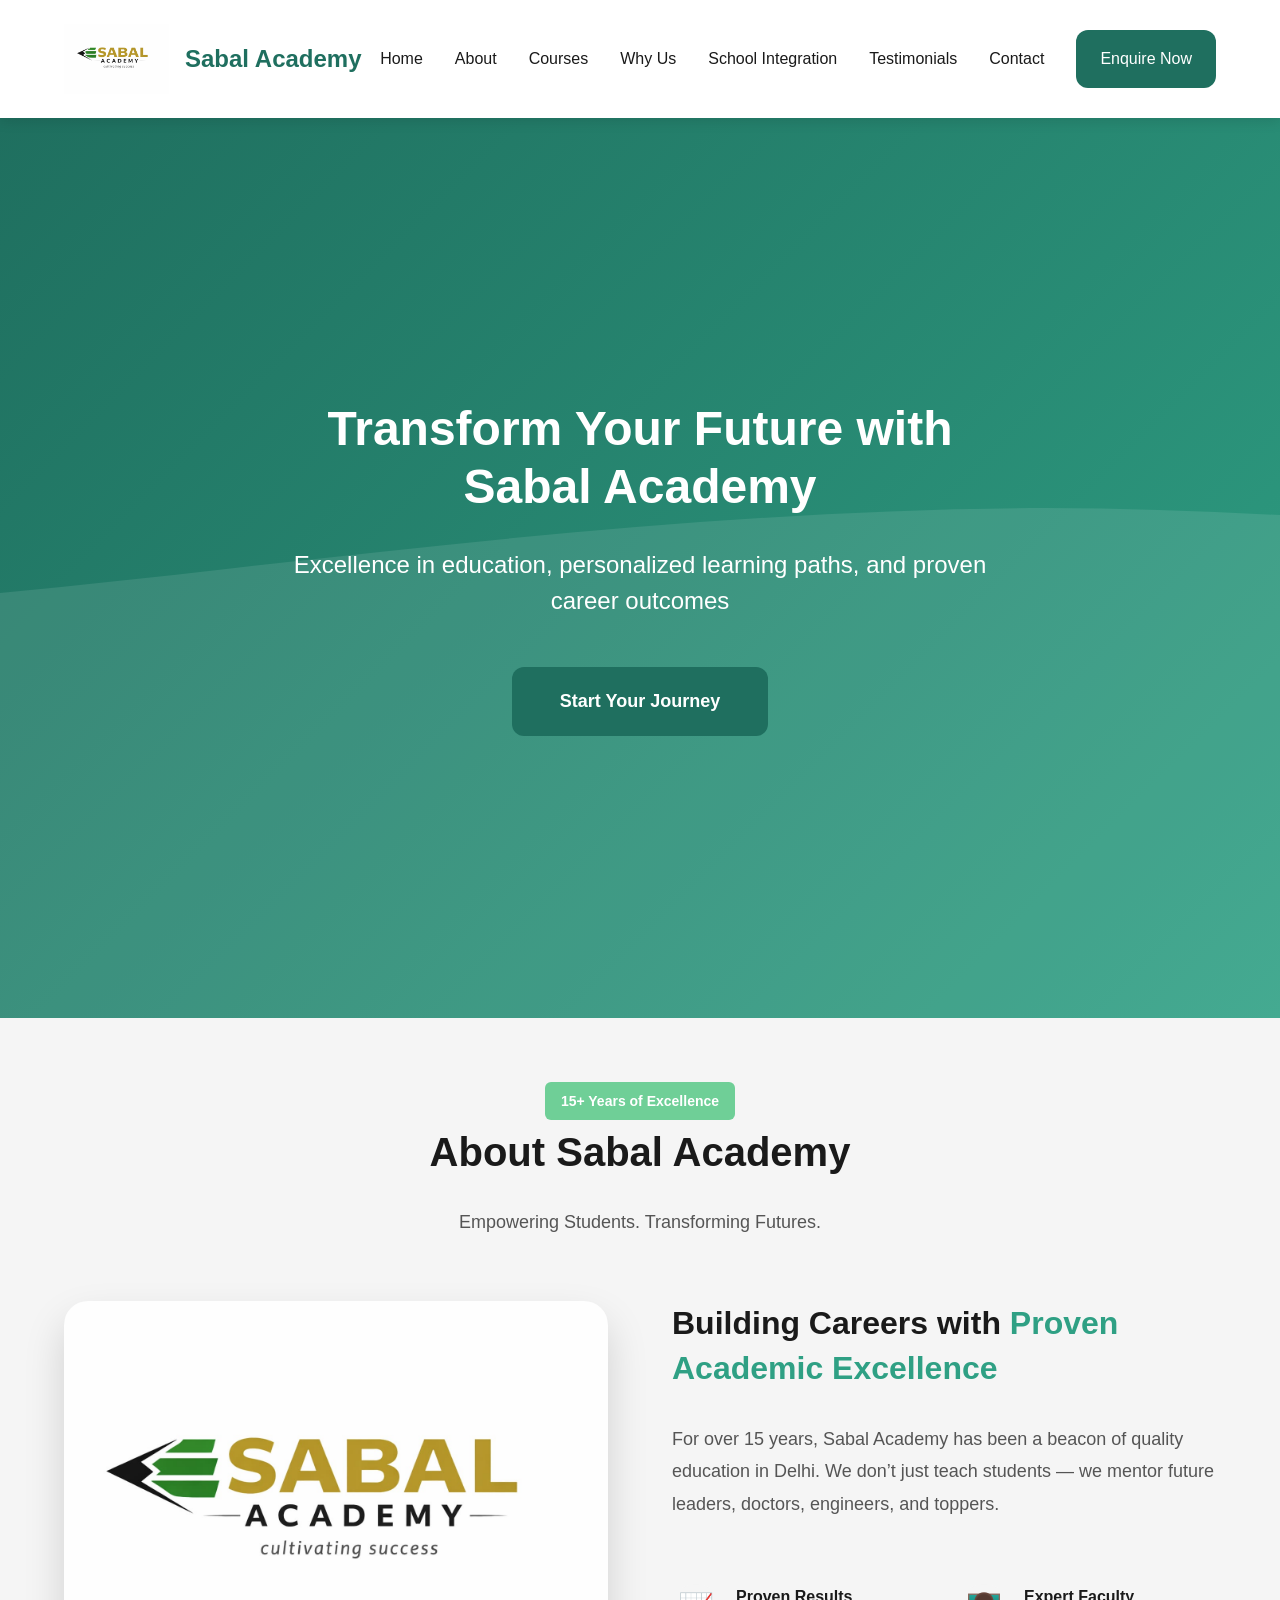
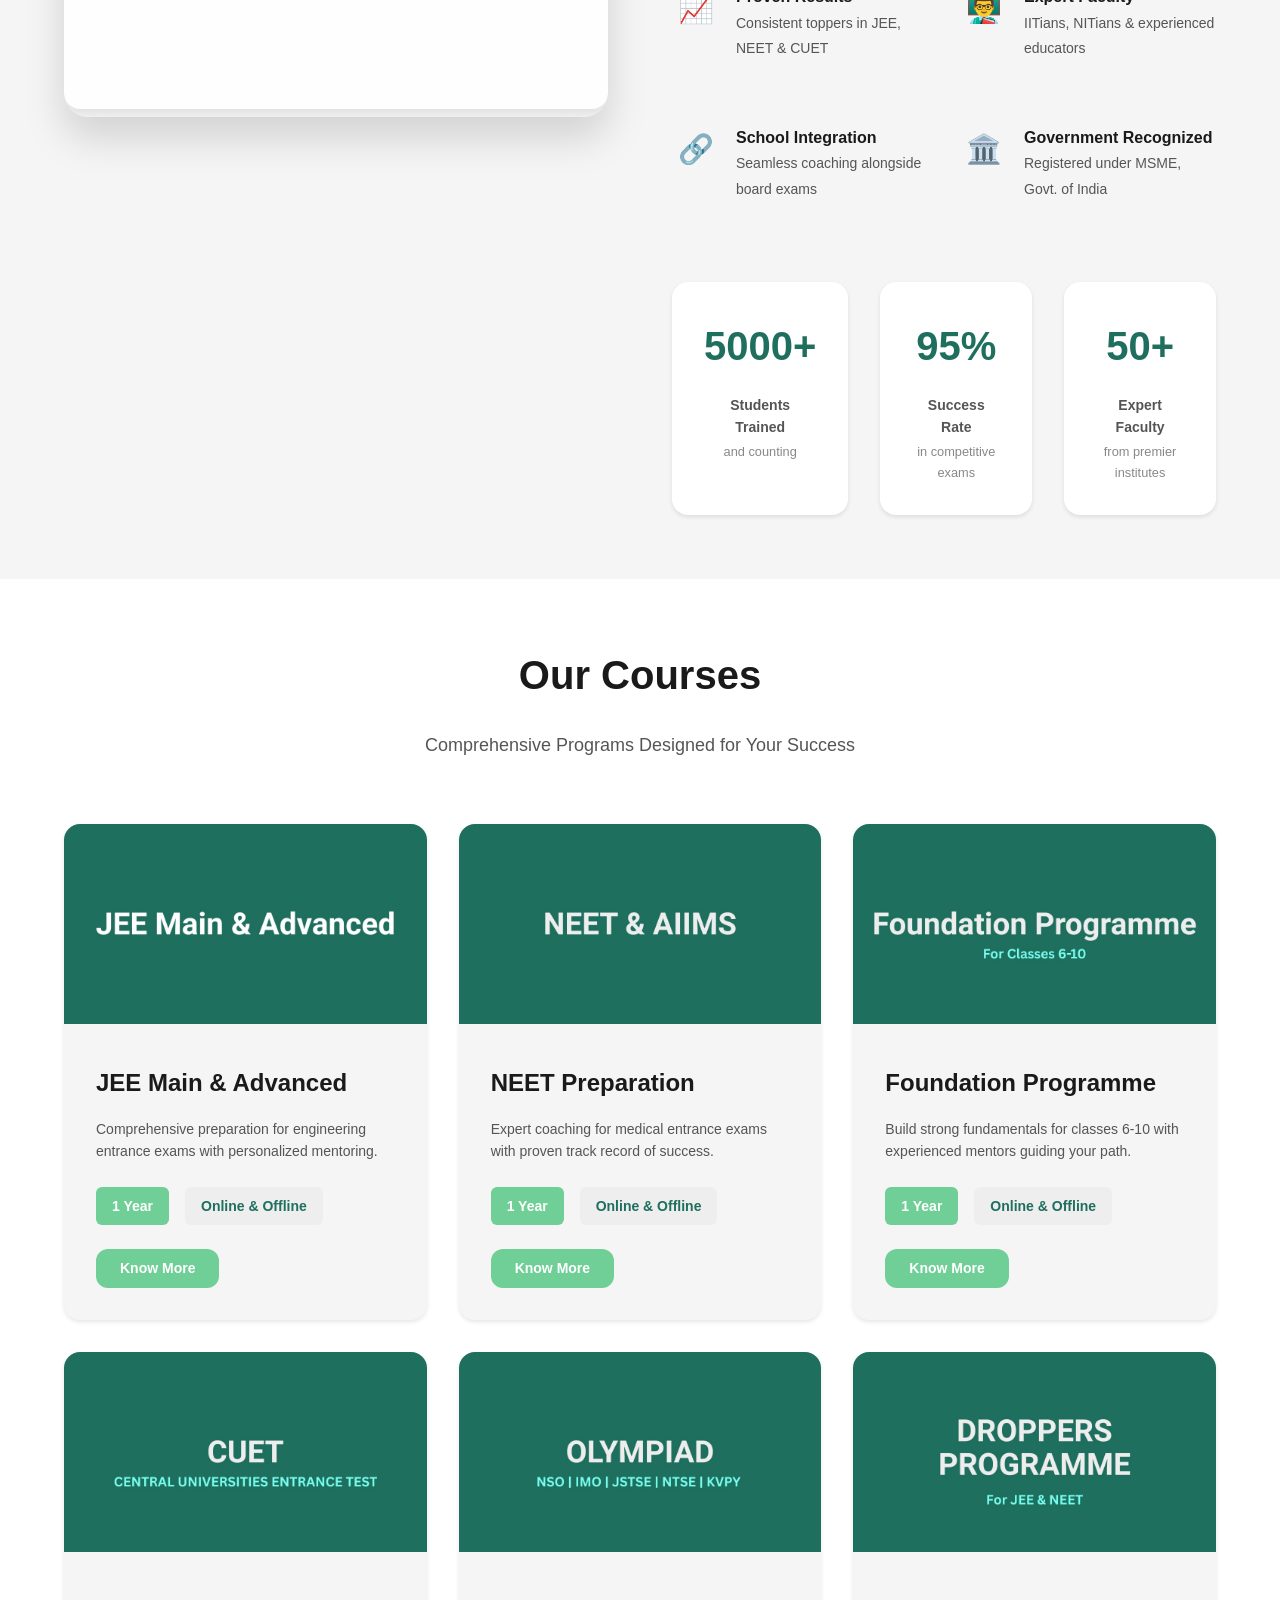
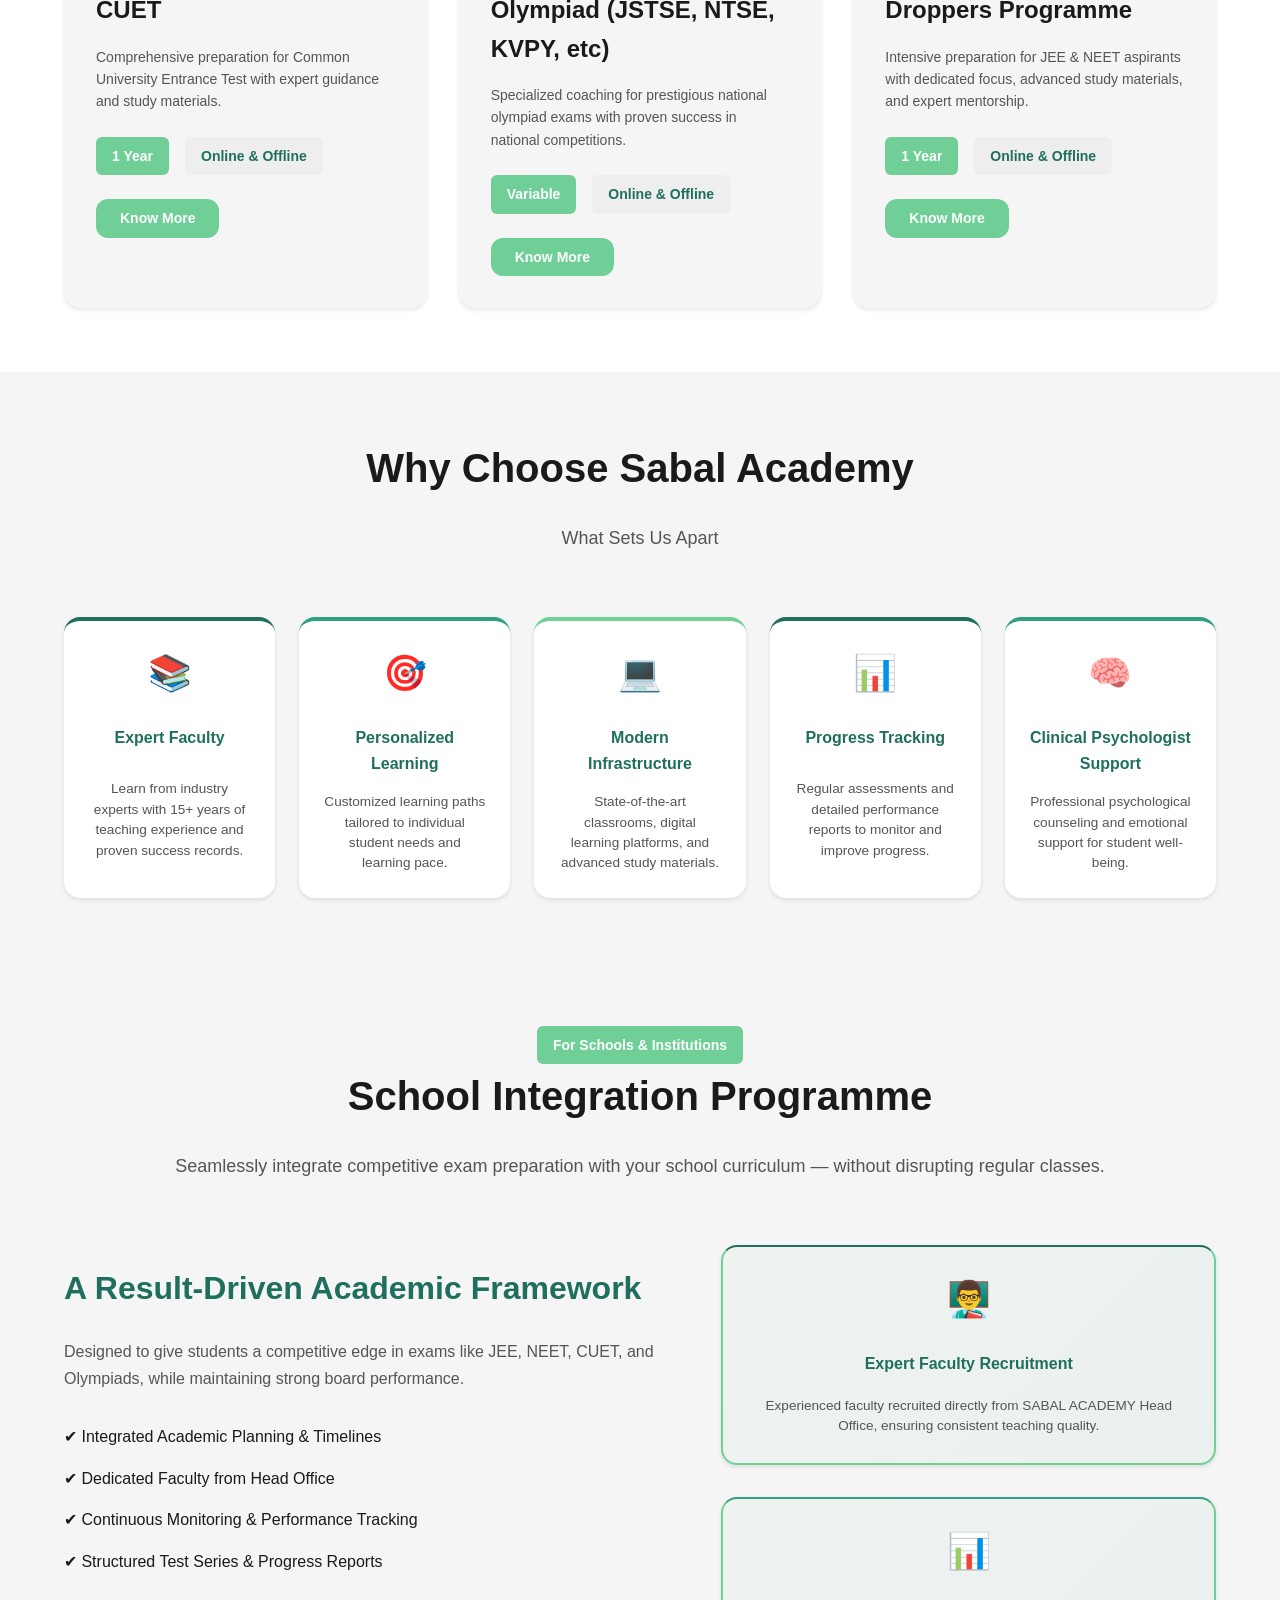
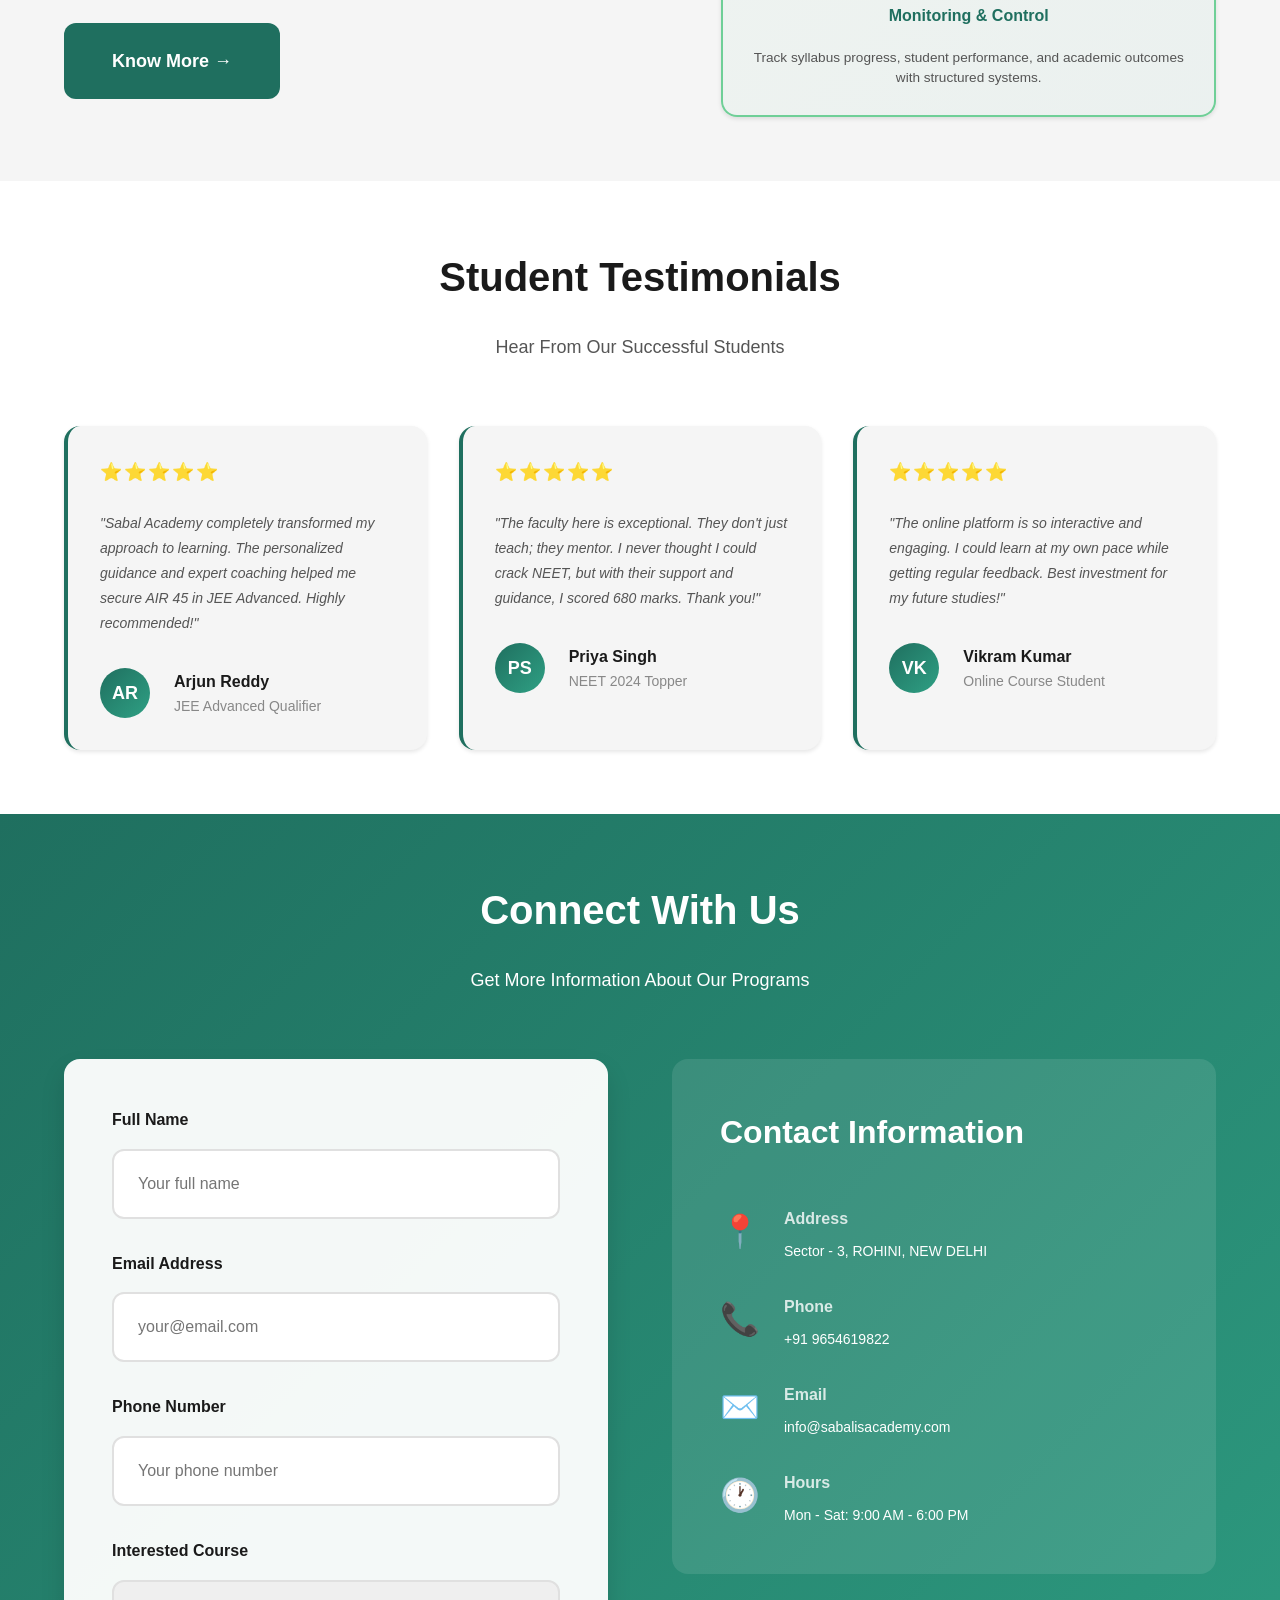
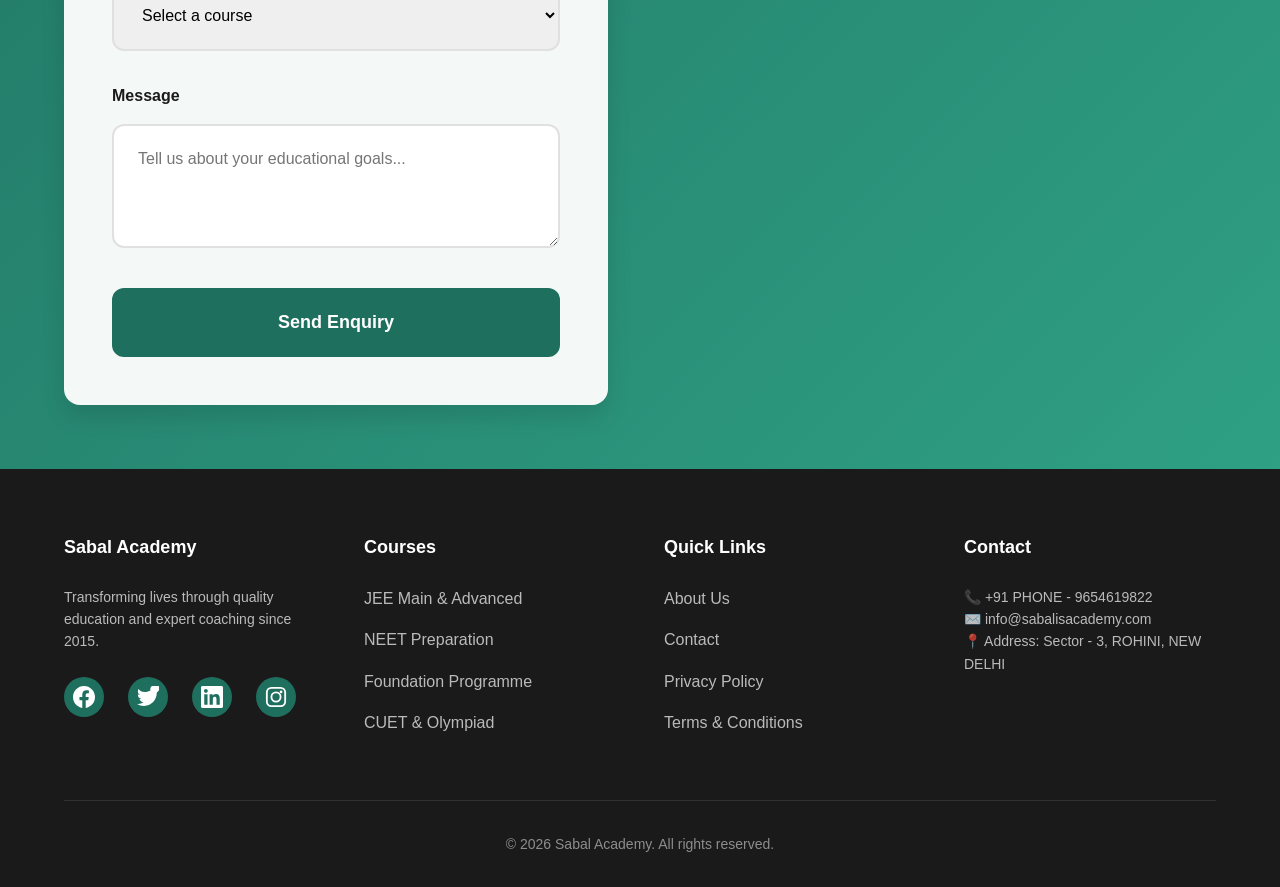
==== commit 2d44d4ae: "add course images and update courses deatails" ====
--- a/index.html
+++ b/index.html
@@ -25,58 +25,15 @@
 
     <!-- Stylesheet -->
     <link rel="stylesheet" href="styles/style.css" />
+
+    <!-- Web Components -->
+    <script src="components/navbar.js"></script>
+    <script src="components/footer.js"></script>
+    <script src="components/enquiry-form.js"></script>
   </head>
   <body>
     <!-- Navigation Bar -->
-    <nav class="navbar" id="navbar">
-      <div class="navbar__container">
-        <div class="navbar__logo">
-          <span class="navbar__logo-icon">SA</span>
-          <span class="navbar__logo-text">Sabal Academy</span>
-        </div>
-
-        <button
-          class="navbar__toggle"
-          id="navbarToggle"
-          aria-label="Toggle menu"
-        >
-          <span class="navbar__toggle-line"></span>
-          <span class="navbar__toggle-line"></span>
-          <span class="navbar__toggle-line"></span>
-        </button>
-
-        <ul class="navbar__menu" id="navbarMenu">
-          <li class="navbar__item">
-            <a href="#home" class="navbar__link">Home</a>
-          </li>
-          <li class="navbar__item">
-            <a href="#about" class="navbar__link">About</a>
-          </li>
-          <li class="navbar__item">
-            <a href="#courses" class="navbar__link">Courses</a>
-          </li>
-          <li class="navbar__item">
-            <a href="#why-us" class="navbar__link">Why Us</a>
-          </li>
-          <li class="navbar__item">
-            <a href="#school-integration" class="navbar__link"
-              >School Integration</a
-            >
-          </li>
-          <li class="navbar__item">
-            <a href="#testimonials" class="navbar__link">Testimonials</a>
-          </li>
-          <li class="navbar__item">
-            <a href="#contact" class="navbar__link">Contact</a>
-          </li>
-          <li class="navbar__item navbar__item--cta">
-            <a href="#enquiry" class="navbar__link navbar__link--cta"
-              >Enquire Now</a
-            >
-          </li>
-        </ul>
-      </div>
-    </nav>
+    <sabal-navbar base-path="."></sabal-navbar>
 
     <!-- Hero Section -->
     <section class="hero" id="home">
@@ -108,27 +65,11 @@
           <!-- Left: Visual Side (Enhanced) -->
           <div class="about__image">
             <div class="about__image-wrapper">
-              <div
-                class="placeholder-image"
-                style="
-                  font-size: 6rem;
-                  background: linear-gradient(
-                    135deg,
-                    var(--primary-color),
-                    var(--secondary-color)
-                  );
-                "
-              >
-                🎓<br /><span
-                  style="
-                    font-size: 1.1rem;
-                    opacity: 0.9;
-                    display: block;
-                    margin-top: 1rem;
-                  "
-                  >Sabal Academy</span
-                >
-              </div>
+              <img 
+                src="assets/images/logo-white.jpeg" 
+                alt="Sabal Academy" 
+                style="width: 100%; aspect-ratio: 4 / 3; object-fit: cover; object-position: center; border-radius: var(--radius-lg); box-shadow: var(--shadow-md); background: white;"
+              />
 
               <!-- Decorative elements -->
               <div class="about__image-overlay">
@@ -230,7 +171,7 @@
 
         <div class="courses__grid">
           <div class="course-card">
-            <div class="course-card__image placeholder-image"></div>
+            <img src="assets/images/courses/jee.jpg" alt="JEE Main & Advanced" class="course-card__image" style="width: 100%; object-fit: cover;" />
             <div class="course-card__content">
               <h3 class="course-card__title">JEE Main & Advanced</h3>
               <p class="course-card__description">
@@ -248,7 +189,7 @@
           </div>
 
           <div class="course-card">
-            <div class="course-card__image placeholder-image"></div>
+            <img src="assets/images/courses/neet.jpg" alt="NEET Preparation" class="course-card__image" style="width: 100%; object-fit: cover;" />
             <div class="course-card__content">
               <h3 class="course-card__title">NEET Preparation</h3>
               <p class="course-card__description">
@@ -266,7 +207,7 @@
           </div>
 
           <div class="course-card">
-            <div class="course-card__image placeholder-image"></div>
+            <img src="assets/images/courses/foundation.jpg" alt="Foundation Programme" class="course-card__image" style="width: 100%; object-fit: cover;" />
             <div class="course-card__content">
               <h3 class="course-card__title">Foundation Programme</h3>
               <p class="course-card__description">
@@ -286,7 +227,7 @@
           </div>
 
           <div class="course-card">
-            <div class="course-card__image placeholder-image"></div>
+            <img src="assets/images/courses/cuet.jpg" alt="CUET" class="course-card__image" style="width: 100%; object-fit: cover;" />
             <div class="course-card__content">
               <h3 class="course-card__title">CUET</h3>
               <p class="course-card__description">
@@ -304,7 +245,7 @@
           </div>
 
           <div class="course-card">
-            <div class="course-card__image placeholder-image"></div>
+            <img src="assets/images/courses/olympiad.jpg" alt="Olympiad (JSTSE, NTSE, KVPY, etc)" class="course-card__image" style="width: 100%; object-fit: cover;" />
             <div class="course-card__content">
               <h3 class="course-card__title">
                 Olympiad (JSTSE, NTSE, KVPY, etc)
@@ -324,7 +265,7 @@
           </div>
 
           <div class="course-card">
-            <div class="course-card__image placeholder-image"></div>
+            <img src="assets/images/courses/droppers.jpg" alt="Droppers Programme" class="course-card__image" style="width: 100%; object-fit: cover;" />
             <div class="course-card__content">
               <h3 class="course-card__title">Droppers Programme</h3>
               <p class="course-card__description">
@@ -533,72 +474,7 @@
         </div>
 
         <div class="enquiry__wrapper">
-          <form class="enquiry-form" id="enquiryForm">
-            <div class="form__group">
-              <label for="name" class="form__label">Full Name</label>
-              <input
-                type="text"
-                id="name"
-                name="name"
-                class="form__input"
-                placeholder="Your full name"
-                required
-              />
-            </div>
-
-            <div class="form__group">
-              <label for="email" class="form__label">Email Address</label>
-              <input
-                type="email"
-                id="email"
-                name="email"
-                class="form__input"
-                placeholder="your@email.com"
-                required
-              />
-            </div>
-
-            <div class="form__group">
-              <label for="phone" class="form__label">Phone Number</label>
-              <input
-                type="tel"
-                id="phone"
-                name="phone"
-                class="form__input"
-                placeholder="Your phone number"
-                required
-              />
-            </div>
-
-            <div class="form__group">
-              <label for="course" class="form__label">Interested Course</label>
-              <select id="course" name="course" class="form__select" required>
-                <option value="">Select a course</option>
-                <option value="jee">JEE Main & Advanced</option>
-                <option value="neet">NEET Preparation</option>
-                <option value="foundation">Foundation Programme</option>
-                <option value="cuet">CUET</option>
-                <option value="olympiad">
-                  Olympiad (JSTSE, NTSE, KVPY, etc)
-                </option>
-              </select>
-            </div>
-
-            <div class="form__group">
-              <label for="message" class="form__label">Message</label>
-              <textarea
-                id="message"
-                name="message"
-                class="form__textarea"
-                placeholder="Tell us about your educational goals..."
-                rows="4"
-              ></textarea>
-            </div>
-
-            <button type="submit" class="btn btn--primary btn--lg">
-              Send Enquiry
-            </button>
-          </form>
+          <sabal-enquiry-form></sabal-enquiry-form>
 
           <div class="enquiry__info" id="contact">
             <h3>Contact Information</h3>
@@ -642,140 +518,7 @@
     </section>
 
     <!-- Footer -->
-    <footer class="footer">
-      <div class="container">
-        <div class="footer__content">
-          <div class="footer__section">
-            <h4 class="footer__title">Sabal Academy</h4>
-            <p class="footer__text">
-              Transforming lives through quality education and expert coaching
-              since 2015.
-            </p>
-            <div class="footer__social">
-              <a
-                href="https://facebook.com"
-                class="footer__social-link"
-                title="Facebook"
-                aria-label="Facebook"
-              >
-                <svg
-                  width="20"
-                  height="20"
-                  viewBox="0 0 24 24"
-                  fill="currentColor"
-                >
-                  <path
-                    d="M24 12.073c0-6.627-5.373-12-12-12s-12 5.373-12 12c0 5.99 4.388 10.954 10.125 11.854v-8.385H7.078v-3.47h3.047V9.43c0-3.007 1.792-4.669 4.533-4.669 1.312 0 2.686.235 2.686.235v2.953H15.83c-1.491 0-1.956.925-1.956 1.874v2.25h3.328l-.532 3.47h-2.796v8.385C19.612 23.027 24 18.062 24 12.073z"
-                  />
-                </svg>
-              </a>
-              <a
-                href="https://twitter.com"
-                class="footer__social-link"
-                title="Twitter"
-                aria-label="Twitter"
-              >
-                <svg
-                  width="20"
-                  height="20"
-                  viewBox="0 0 24 24"
-                  fill="currentColor"
-                >
-                  <path
-                    d="M23.953 4.57a10 10 0 002.856-3.515 9.953 9.953 0 01-2.828.856 4.958 4.958 0 002.163-2.723c-.951.555-2.005.959-3.127 1.184a4.92 4.92 0 00-8.384 4.482C7.69 8.095 4.067 6.13 1.64 3.162a4.822 4.822 0 00-.666 2.475c0 1.71.87 3.213 2.188 4.096a4.904 4.904 0 01-2.228-.616v.06a4.923 4.923 0 003.946 4.827 4.996 4.996 0 01-2.212.085 4.936 4.936 0 004.604 3.417 9.867 9.867 0 01-6.102 2.105c-.39 0-.779-.023-1.17-.067a13.995 13.995 0 007.557 2.209c9.053 0 13.998-7.496 13.998-13.985 0-.21 0-.42-.015-.63A9.935 9.935 0 0024 4.59z"
-                  />
-                </svg>
-              </a>
-              <a
-                href="https://linkedin.com"
-                class="footer__social-link"
-                title="LinkedIn"
-                aria-label="LinkedIn"
-              >
-                <svg
-                  width="20"
-                  height="20"
-                  viewBox="0 0 24 24"
-                  fill="currentColor"
-                >
-                  <path
-                    d="M20.447 20.452h-3.554v-5.569c0-1.328-.027-3.037-1.852-3.037-1.853 0-2.136 1.445-2.136 2.939v5.667H9.351V9h3.414v1.561h.046c.477-.9 1.637-1.85 3.37-1.85 3.601 0 4.267 2.37 4.267 5.455v6.286zM5.337 7.433c-1.144 0-2.063-.926-2.063-2.065 0-1.138.92-2.063 2.063-2.063 1.14 0 2.064.925 2.064 2.063 0 1.139-.925 2.065-2.064 2.065zm1.782 13.019H3.555V9h3.564v11.452zM22.225 0H1.771C.792 0 0 .774 0 1.729v20.542C0 23.227.792 24 1.771 24h20.451C23.2 24 24 23.227 24 22.271V1.729C24 .774 23.2 0 22.225 0z"
-                  />
-                </svg>
-              </a>
-              <a
-                href="https://instagram.com"
-                class="footer__social-link"
-                title="Instagram"
-                aria-label="Instagram"
-              >
-                <svg
-                  width="20"
-                  height="20"
-                  viewBox="0 0 24 24"
-                  fill="currentColor"
-                >
-                  <rect
-                    x="2"
-                    y="2"
-                    width="20"
-                    height="20"
-                    rx="5"
-                    ry="5"
-                    fill="none"
-                    stroke="currentColor"
-                    stroke-width="2"
-                  />
-                  <path
-                    d="M12 7a5 5 0 100 10 5 5 0 000-10z"
-                    fill="none"
-                    stroke="currentColor"
-                    stroke-width="2"
-                  />
-                  <circle cx="17.5" cy="6.5" r="1.5" fill="currentColor" />
-                </svg>
-              </a>
-            </div>
-          </div>
-
-          <div class="footer__section">
-            <h4 class="footer__title">Courses</h4>
-            <ul class="footer__list">
-              <li><a href="#courses">JEE Main & Advanced</a></li>
-              <li><a href="#courses">NEET Preparation</a></li>
-              <li><a href="#courses">Foundation Programme</a></li>
-              <li><a href="#courses">CUET & Olympiad</a></li>
-            </ul>
-          </div>
-
-          <div class="footer__section">
-            <h4 class="footer__title">Quick Links</h4>
-            <ul class="footer__list">
-              <li><a href="#about">About Us</a></li>
-              <li><a href="#contact">Contact</a></li>
-              <li><a href="#">Privacy Policy</a></li>
-              <li><a href="#">Terms & Conditions</a></li>
-            </ul>
-          </div>
-
-          <div class="footer__section">
-            <h4 class="footer__title">Contact</h4>
-            <p class="footer__text">📞 +91 PHONE - 9654619822</p>
-            <p class="footer__text">✉️ info@sabalisacademy.com</p>
-            <p class="footer__text">
-              📍 Address: Sector - 3, ROHINI, NEW DELHI
-            </p>
-          </div>
-        </div>
-
-        <div class="footer__bottom">
-          <p>
-            &copy; <span id="year">2024</span> Sabal Academy. All rights
-            reserved.
-          </p>
-        </div>
-      </div>
-    </footer>
+    <sabal-footer base-path="."></sabal-footer>
 
     <!-- Script -->
     <script src="index.js"></script>
--- a/styles/style.css
+++ b/styles/style.css
@@ -3,72 +3,74 @@
    =================================== */
 
 :root {
-    /* Color Palette */
-    --primary-color: #1F6F5F;
-    --secondary-color: #2FA084;
-    --accent-color: #6FCF97;
-    --background-color: #EEEEEE;
-    --text-dark: #1a1a1a;
-    --text-light: #555555;
-    --text-muted: #888888;
-    --white: #FFFFFF;
-    --light-gray: #F5F5F5;
-    --border-color: #E0E0E0;
-    
-    /* Spacing */
-    --spacing-xs: 0.5rem;
-    --spacing-sm: 1rem;
-    --spacing-md: 1.5rem;
-    --spacing-lg: 2rem;
-    --spacing-xl: 3rem;
-    --spacing-2xl: 4rem;
-    
-    /* Typography */
-    --font-family-base: -apple-system, BlinkMacSystemFont, 'Segoe UI', Roboto, Oxygen, Ubuntu, Cantarell, sans-serif;
-    --font-size-sm: 0.875rem;
-    --font-size-base: 1rem;
-    --font-size-lg: 1.125rem;
-    --font-size-xl: 1.5rem;
-    --font-size-2xl: 2rem;
-    --font-size-3xl: 2.5rem;
-    --font-size-4xl: 3rem;
-    
-    /* Shadows */
-    --shadow-sm: 0 2px 4px rgba(0, 0, 0, 0.1);
-    --shadow-md: 0 4px 12px rgba(0, 0, 0, 0.1);
-    --shadow-lg: 0 12px 24px rgba(0, 0, 0, 0.12);
-    --shadow-xl: 0 20px 40px rgba(0, 0, 0, 0.15);
-    
-    /* Transitions */
-    --transition-fast: 150ms ease-in-out;
-    --transition-base: 250ms ease-in-out;
-    --transition-slow: 350ms ease-in-out;
-    
-    /* Border Radius */
-    --radius-sm: 0.375rem;
-    --radius-md: 0.75rem;
-    --radius-lg: 1rem;
-    --radius-xl: 1.5rem;
+  /* Color Palette */
+  --primary-color: #1f6f5f;
+  --secondary-color: #2fa084;
+  --accent-color: #6fcf97;
+  --background-color: #eeeeee;
+  --text-dark: #1a1a1a;
+  --text-light: #555555;
+  --text-muted: #888888;
+  --white: #ffffff;
+  --light-gray: #f5f5f5;
+  --border-color: #e0e0e0;
+
+  /* Spacing */
+  --spacing-xs: 0.5rem;
+  --spacing-sm: 1rem;
+  --spacing-md: 1.5rem;
+  --spacing-lg: 2rem;
+  --spacing-xl: 3rem;
+  --spacing-2xl: 4rem;
+
+  /* Typography */
+  --font-family-base:
+    -apple-system, BlinkMacSystemFont, "Segoe UI", Roboto, Oxygen, Ubuntu,
+    Cantarell, sans-serif;
+  --font-size-sm: 0.875rem;
+  --font-size-base: 1rem;
+  --font-size-lg: 1.125rem;
+  --font-size-xl: 1.5rem;
+  --font-size-2xl: 2rem;
+  --font-size-3xl: 2.5rem;
+  --font-size-4xl: 3rem;
+
+  /* Shadows */
+  --shadow-sm: 0 2px 4px rgba(0, 0, 0, 0.1);
+  --shadow-md: 0 4px 12px rgba(0, 0, 0, 0.1);
+  --shadow-lg: 0 12px 24px rgba(0, 0, 0, 0.12);
+  --shadow-xl: 0 20px 40px rgba(0, 0, 0, 0.15);
+
+  /* Transitions */
+  --transition-fast: 150ms ease-in-out;
+  --transition-base: 250ms ease-in-out;
+  --transition-slow: 350ms ease-in-out;
+
+  /* Border Radius */
+  --radius-sm: 0.375rem;
+  --radius-md: 0.75rem;
+  --radius-lg: 1rem;
+  --radius-xl: 1.5rem;
 }
 
 * {
-    margin: 0;
-    padding: 0;
-    box-sizing: border-box;
+  margin: 0;
+  padding: 0;
+  box-sizing: border-box;
 }
 
 html {
-    scroll-behavior: smooth;
-    -webkit-font-smoothing: antialiased;
-    -moz-osx-font-smoothing: grayscale;
+  scroll-behavior: smooth;
+  -webkit-font-smoothing: antialiased;
+  -moz-osx-font-smoothing: grayscale;
 }
 
 body {
-    font-family: var(--font-family-base);
-    font-size: var(--font-size-base);
-    color: var(--text-dark);
-    background-color: var(--white);
-    line-height: 1.6;
+  font-family: var(--font-family-base);
+  font-size: var(--font-size-base);
+  color: var(--text-dark);
+  background-color: var(--white);
+  line-height: 1.6;
 }
 
 /* ===================================
@@ -76,19 +78,19 @@
    =================================== */
 
 .container {
-    max-width: 1200px;
-    margin: 0 auto;
-    padding: 0 var(--spacing-md);
+  max-width: 1200px;
+  margin: 0 auto;
+  padding: 0 var(--spacing-md);
 }
 
 a {
-    color: var(--primary-color);
-    text-decoration: none;
-    transition: color var(--transition-base);
+  color: var(--primary-color);
+  text-decoration: none;
+  transition: color var(--transition-base);
 }
 
 a:hover {
-    color: var(--secondary-color);
+  color: var(--secondary-color);
 }
 
 /* ===================================
@@ -96,56 +98,56 @@
    =================================== */
 
 .btn {
-    display: inline-flex;
-    align-items: center;
-    justify-content: center;
-    gap: var(--spacing-sm);
-    padding: var(--spacing-sm) var(--spacing-md);
-    border: none;
-    border-radius: var(--radius-md);
-    font-family: inherit;
-    font-size: var(--font-size-base);
-    font-weight: 600;
-    cursor: pointer;
-    transition: all var(--transition-base);
-    text-decoration: none;
-    white-space: nowrap;
+  display: inline-flex;
+  align-items: center;
+  justify-content: center;
+  gap: var(--spacing-sm);
+  padding: var(--spacing-sm) var(--spacing-md);
+  border: none;
+  border-radius: var(--radius-md);
+  font-family: inherit;
+  font-size: var(--font-size-base);
+  font-weight: 600;
+  cursor: pointer;
+  transition: all var(--transition-base);
+  text-decoration: none;
+  white-space: nowrap;
 }
 
 .btn--primary {
-    background-color: var(--primary-color);
-    color: var(--white);
+  background-color: var(--primary-color);
+  color: var(--white);
 }
 
 .btn--primary:hover {
-    background-color: var(--secondary-color);
-    transform: translateY(-2px);
-    box-shadow: var(--shadow-lg);
+  background-color: var(--secondary-color);
+  transform: translateY(-2px);
+  box-shadow: var(--shadow-lg);
 }
 
 .btn--primary:active {
-    transform: translateY(0);
+  transform: translateY(0);
 }
 
 .btn--secondary {
-    background-color: var(--accent-color);
-    color: var(--white);
+  background-color: var(--accent-color);
+  color: var(--white);
 }
 
 .btn--secondary:hover {
-    background-color: var(--secondary-color);
-    transform: translateY(-2px);
-    box-shadow: var(--shadow-md);
+  background-color: var(--secondary-color);
+  transform: translateY(-2px);
+  box-shadow: var(--shadow-md);
 }
 
 .btn--sm {
-    padding: var(--spacing-xs) var(--spacing-md);
-    font-size: var(--font-size-sm);
+  padding: var(--spacing-xs) var(--spacing-md);
+  font-size: var(--font-size-sm);
 }
 
 .btn--lg {
-    padding: var(--spacing-md) var(--spacing-xl);
-    font-size: var(--font-size-lg);
+  padding: var(--spacing-md) var(--spacing-xl);
+  font-size: var(--font-size-lg);
 }
 
 /* ===================================
@@ -153,18 +155,18 @@
    =================================== */
 
 .badge {
-    display: inline-block;
-    padding: var(--spacing-xs) var(--spacing-sm);
-    background-color: var(--accent-color);
-    color: var(--white);
-    border-radius: var(--radius-sm);
-    font-size: var(--font-size-sm);
-    font-weight: 600;
+  display: inline-block;
+  padding: var(--spacing-xs) var(--spacing-sm);
+  background-color: var(--accent-color);
+  color: var(--white);
+  border-radius: var(--radius-sm);
+  font-size: var(--font-size-sm);
+  font-weight: 600;
 }
 
 .badge--secondary {
-    background-color: var(--background-color);
-    color: var(--primary-color);
+  background-color: var(--background-color);
+  color: var(--primary-color);
 }
 
 /* ===================================
@@ -172,21 +174,21 @@
    =================================== */
 
 .section__header {
-    text-align: center;
-    margin-bottom: var(--spacing-2xl);
-    animation: fadeInUp 0.6s ease-out;
+  text-align: center;
+  margin-bottom: var(--spacing-2xl);
+  animation: fadeInUp 0.6s ease-out;
 }
 
 .section__title {
-    font-size: var(--font-size-3xl);
-    font-weight: 700;
-    color: var(--text-dark);
-    margin-bottom: var(--spacing-md);
+  font-size: var(--font-size-3xl);
+  font-weight: 700;
+  color: var(--text-dark);
+  margin-bottom: var(--spacing-md);
 }
 
 .section__subtitle {
-    font-size: var(--font-size-lg);
-    color: var(--text-light);
+  font-size: var(--font-size-lg);
+  color: var(--text-light);
 }
 
 /* ===================================
@@ -194,135 +196,139 @@
    =================================== */
 
 .navbar {
-    position: sticky;
-    top: 0;
-    z-index: 1000;
-    background-color: var(--white);
-    box-shadow: var(--shadow-md);
-    transition: box-shadow var(--transition-base);
+  position: sticky;
+  top: 0;
+  z-index: 1000;
+  background-color: var(--white);
+  box-shadow: var(--shadow-md);
+  transition: box-shadow var(--transition-base);
 }
 
 .navbar.navbar--scrolled {
-    box-shadow: var(--shadow-lg);
+  box-shadow: var(--shadow-lg);
 }
 
 .navbar__container {
-    max-width: 1200px;
-    margin: 0 auto;
-    padding: var(--spacing-md);
-    display: flex;
-    justify-content: space-between;
-    align-items: center;
+  max-width: 1200px;
+  margin: 0 auto;
+  padding: var(--spacing-md);
+  display: flex;
+  justify-content: space-between;
+  align-items: center;
 }
 
 .navbar__logo {
-    display: flex;
-    align-items: center;
-    gap: var(--spacing-sm);
-    font-size: var(--font-size-xl);
-    font-weight: 700;
-    color: var(--primary-color);
-    transition: transform var(--transition-base);
+  display: flex;
+  align-items: center;
+  gap: var(--spacing-sm);
+  font-size: var(--font-size-xl);
+  font-weight: 700;
+  color: var(--primary-color);
+  transition: transform var(--transition-base);
 }
 
 .navbar__logo:hover {
-    transform: scale(1.05);
+  transform: scale(1.05);
 }
 
 .navbar__logo-icon {
-    display: flex;
-    align-items: center;
-    justify-content: center;
-    width: 40px;
-    height: 40px;
-    background: linear-gradient(135deg, var(--primary-color), var(--secondary-color));
-    color: var(--white);
-    border-radius: var(--radius-md);
-    font-weight: 700;
-    font-size: var(--font-size-lg);
+  display: flex;
+  align-items: center;
+  justify-content: center;
+  width: 40px;
+  height: 40px;
+  background: linear-gradient(
+    135deg,
+    var(--primary-color),
+    var(--secondary-color)
+  );
+  color: var(--white);
+  border-radius: var(--radius-md);
+  font-weight: 700;
+  font-size: var(--font-size-lg);
 }
 
 .navbar__menu {
-    display: flex;
-    list-style: none;
-    gap: var(--spacing-lg);
-    align-items: center;
+  display: flex;
+  list-style: none;
+  gap: var(--spacing-lg);
+  align-items: center;
 }
 
 .navbar__item {
-    position: relative;
+  position: relative;
 }
 
 .navbar__link {
-    display: block;
-    padding: var(--spacing-sm) 0;
-    color: var(--text-dark);
-    font-weight: 500;
-    transition: color var(--transition-fast);
-    position: relative;
+  display: block;
+  padding: var(--spacing-sm) 0;
+  color: var(--text-dark);
+  font-weight: 500;
+  transition: color var(--transition-fast);
+  position: relative;
 }
 
 .navbar__link::after {
-    content: '';
-    position: absolute;
-    bottom: 0;
-    left: 0;
-    width: 0;
-    height: 2px;
-    background-color: var(--primary-color);
-    transition: width var(--transition-base);
+  content: "";
+  position: absolute;
+  bottom: 0;
+  left: 0;
+  width: 0;
+  height: 2px;
+  background-color: var(--primary-color);
+  transition: width var(--transition-base);
 }
 
 .navbar__link:hover::after {
-    width: 100%;
+  width: 100%;
 }
 
 .navbar__link--cta {
-    color: var(--white);
+  color: var(--white);
 }
 
 .navbar__item--cta .navbar__link {
-    background-color: var(--primary-color);
-    padding: var(--spacing-sm) var(--spacing-md);
-    border-radius: var(--radius-md);
-    color: var(--white);
+  background-color: var(--primary-color);
+  padding: var(--spacing-sm) var(--spacing-md);
+  border-radius: var(--radius-md);
+  color: var(--white);
 }
 
 .navbar__item--cta .navbar__link:hover {
-    background-color: var(--secondary-color);
+  background-color: var(--secondary-color);
 }
 
 .navbar__item--cta .navbar__link::after {
-    display: none;
+  display: none;
 }
 
 .navbar__toggle {
-    display: none;
-    flex-direction: column;
-    background: none;
-    border: none;
-    cursor: pointer;
-    gap: 5px;
+  display: none;
+  flex-direction: column;
+  background: none;
+  border: none;
+  cursor: pointer;
+  gap: 5px;
 }
 
 .navbar__toggle-line {
-    width: 25px;
-    height: 3px;
-    background-color: var(--text-dark);
-    border-radius: var(--radius-sm);
-    transition: all var(--transition-base);
+  width: 25px;
+  height: 3px;
+  background-color: var(--text-dark);
+  border-radius: var(--radius-sm);
+  transition: all var(--transition-base);
 }
 
 .navbar__toggle.active .navbar__toggle-line:nth-child(1) {
-    transform: rotate(45deg) translate(8px, 8px);
+  transform: rotate(45deg) translate(8px, 8px);
 }
 
 .navbar__toggle.active .navbar__toggle-line:nth-child(2) {
-    opacity: 0;
+  opacity: 0;
 }
 
 .navbar__toggle.active .navbar__toggle-line:nth-child(3) {
-    transform: rotate(-45deg) translate(7px, -7px);
+  transform: rotate(-45deg) translate(7px, -7px);
 }
 
 /* ===================================
@@ -330,54 +336,59 @@
    =================================== */
 
 .hero {
-    position: relative;
-    min-height: 100vh;
-    display: flex;
-    align-items: center;
-    justify-content: center;
-    overflow: hidden;
-    background: linear-gradient(135deg, var(--primary-color), var(--secondary-color));
-    color: var(--white);
+  position: relative;
+  min-height: 100vh;
+  display: flex;
+  align-items: center;
+  justify-content: center;
+  overflow: hidden;
+  background: linear-gradient(
+    135deg,
+    var(--primary-color),
+    var(--secondary-color)
+  );
+  color: var(--white);
 }
 
 .hero__background {
-    position: absolute;
-    top: 0;
-    left: 0;
-    right: 0;
-    bottom: 0;
-    background: url('data:image/svg+xml,<svg xmlns="http://www.w3.org/2000/svg" viewBox="0 0 1440 320"><path fill="rgba(255,255,255,0.1)" fill-opacity="1" d="M0,96L48,112C96,128,192,160,288,170.7C384,181,480,171,576,160C672,149,768,139,864,138.7C960,139,1056,149,1152,160C1248,171,1344,181,1392,186.7L1440,192L1440,320L1392,320C1344,320,1248,320,1152,320C1056,320,960,320,864,320C768,320,672,320,576,320C480,320,384,320,288,320C192,320,96,320,48,320L0,320Z"></path></svg>') no-repeat bottom;
-    background-size: cover;
-    animation: float 6s ease-in-out infinite;
+  position: absolute;
+  top: 0;
+  left: 0;
+  right: 0;
+  bottom: 0;
+  background: url('data:image/svg+xml,<svg xmlns="http://www.w3.org/2000/svg" viewBox="0 0 1440 320"><path fill="rgba(255,255,255,0.1)" fill-opacity="1" d="M0,96L48,112C96,128,192,160,288,170.7C384,181,480,171,576,160C672,149,768,139,864,138.7C960,139,1056,149,1152,160C1248,171,1344,181,1392,186.7L1440,192L1440,320L1392,320C1344,320,1248,320,1152,320C1056,320,960,320,864,320C768,320,672,320,576,320C480,320,384,320,288,320C192,320,96,320,48,320L0,320Z"></path></svg>')
+    no-repeat bottom;
+  background-size: cover;
+  animation: float 6s ease-in-out infinite;
 }
 
 .hero__content {
-    position: relative;
-    z-index: 2;
-    text-align: center;
-    max-width: 800px;
-    margin: 0 auto;
-    padding: var(--spacing-xl);
+  position: relative;
+  z-index: 2;
+  text-align: center;
+  max-width: 800px;
+  margin: 0 auto;
+  padding: var(--spacing-xl);
 }
 
 .hero__title {
-    font-size: var(--font-size-4xl);
-    font-weight: 700;
-    margin-bottom: var(--spacing-lg);
-    animation: fadeInDown 0.8s ease-out;
-    line-height: 1.2;
+  font-size: var(--font-size-4xl);
+  font-weight: 700;
+  margin-bottom: var(--spacing-lg);
+  animation: fadeInDown 0.8s ease-out;
+  line-height: 1.2;
 }
 
 .hero__subtitle {
-    font-size: var(--font-size-xl);
-    margin-bottom: var(--spacing-xl);
-    opacity: 0.95;
-    animation: fadeInUp 0.8s ease-out 0.2s both;
-    line-height: 1.5;
+  font-size: var(--font-size-xl);
+  margin-bottom: var(--spacing-xl);
+  opacity: 0.95;
+  animation: fadeInUp 0.8s ease-out 0.2s both;
+  line-height: 1.5;
 }
 
 .hero .btn {
-    animation: fadeInUp 0.8s ease-out 0.4s both;
+  animation: fadeInUp 0.8s ease-out 0.4s both;
 }
 
 /* ===================================
@@ -385,82 +396,82 @@
    =================================== */
 
 .about {
-    padding: var(--spacing-2xl) 0;
-    background-color: var(--light-gray);
+  padding: var(--spacing-2xl) 0;
+  background-color: var(--light-gray);
 }
 
 .about__grid {
-    display: grid;
-    grid-template-columns: 1fr 1fr;
-    gap: var(--spacing-2xl);
-    align-items: start;
+  display: grid;
+  grid-template-columns: 1fr 1fr;
+  gap: var(--spacing-2xl);
+  align-items: start;
 }
 
 .about__image {
-    animation: fadeInLeft 0.6s ease-out;
+  animation: fadeInLeft 0.6s ease-out;
 }
 
 .about__content {
-    animation: fadeInRight 0.6s ease-out;
+  animation: fadeInRight 0.6s ease-out;
 }
 
 .about__text {
-    font-size: var(--font-size-lg);
-    color: var(--text-light);
-    margin-bottom: var(--spacing-lg);
-    line-height: 1.8;
+  font-size: var(--font-size-lg);
+  color: var(--text-light);
+  margin-bottom: var(--spacing-lg);
+  line-height: 1.8;
 }
 
 .about__heading {
-    font-size: var(--font-size-2xl);
-    font-weight: 700;
-    color: var(--text-dark);
-    margin-bottom: var(--spacing-lg);
-    line-height: 1.4;
+  font-size: var(--font-size-2xl);
+  font-weight: 700;
+  color: var(--text-dark);
+  margin-bottom: var(--spacing-lg);
+  line-height: 1.4;
 }
 
 .about__highlights {
-    margin-bottom: var(--spacing-xl);
+  margin-bottom: var(--spacing-xl);
 }
 
 .about__stats {
-    display: grid;
-    grid-template-columns: repeat(3, 1fr);
-    gap: var(--spacing-lg);
-    margin-top: var(--spacing-2xl);
+  display: grid;
+  grid-template-columns: repeat(3, 1fr);
+  gap: var(--spacing-lg);
+  margin-top: var(--spacing-2xl);
 }
 
 .stat-card {
-    background-color: var(--white);
-    padding: var(--spacing-lg);
-    border-radius: var(--radius-lg);
-    text-align: center;
-    box-shadow: var(--shadow-sm);
-    transition: all var(--transition-base);
+  background-color: var(--white);
+  padding: var(--spacing-lg);
+  border-radius: var(--radius-lg);
+  text-align: center;
+  box-shadow: var(--shadow-sm);
+  transition: all var(--transition-base);
 }
 
 .stat-card:hover {
-    transform: translateY(-8px);
-    box-shadow: var(--shadow-lg);
+  transform: translateY(-8px);
+  box-shadow: var(--shadow-lg);
 }
 
 .stat-card__number {
-    font-size: var(--font-size-3xl);
-    font-weight: 700;
-    color: var(--primary-color);
-    margin-bottom: var(--spacing-sm);
+  font-size: var(--font-size-3xl);
+  font-weight: 700;
+  color: var(--primary-color);
+  margin-bottom: var(--spacing-sm);
 }
 
 .stat-card__label {
-    font-size: var(--font-size-sm);
-    color: var(--text-light);
-    font-weight: 600;
+  font-size: var(--font-size-sm);
+  color: var(--text-light);
+  font-weight: 600;
 }
 
 .stat-card__sub {
-    font-size: var(--font-size-sm);
-    color: var(--text-muted);
-    margin-top: var(--spacing-xs);
+  font-size: var(--font-size-sm);
+  color: var(--text-muted);
+  margin-top: var(--spacing-xs);
 }
 
 /* ===================================
@@ -468,17 +479,21 @@
    =================================== */
 
 .placeholder-image {
-    width: 100%;
-    aspect-ratio: 4 / 3;
-    background: linear-gradient(135deg, var(--accent-color), var(--secondary-color));
-    border-radius: var(--radius-lg);
-    display: flex;
-    align-items: center;
-    justify-content: center;
-    color: rgba(255, 255, 255, 0.5);
-    font-size: var(--font-size-2xl);
-    box-shadow: var(--shadow-md);
-    animation: fadeIn 0.6s ease-out;
+  width: 100%;
+  aspect-ratio: 4 / 3;
+  background: linear-gradient(
+    135deg,
+    var(--accent-color),
+    var(--secondary-color)
+  );
+  border-radius: var(--radius-lg);
+  display: flex;
+  align-items: center;
+  justify-content: center;
+  color: rgba(255, 255, 255, 0.5);
+  font-size: var(--font-size-2xl);
+  box-shadow: var(--shadow-md);
+  animation: fadeIn 0.6s ease-out;
 }
 
 /* ===================================
@@ -486,58 +501,58 @@
    =================================== */
 
 .courses {
-    padding: var(--spacing-2xl) 0;
-    background-color: var(--white);
+  padding: var(--spacing-2xl) 0;
+  background-color: var(--white);
 }
 
 .courses__grid {
-    display: grid;
-    grid-template-columns: repeat(auto-fit, minmax(300px, 1fr));
-    gap: var(--spacing-lg);
+  display: grid;
+  grid-template-columns: repeat(auto-fit, minmax(300px, 1fr));
+  gap: var(--spacing-lg);
 }
 
 .course-card {
-    background-color: var(--light-gray);
-    border-radius: var(--radius-lg);
-    overflow: hidden;
-    box-shadow: var(--shadow-sm);
-    transition: all var(--transition-base);
-    animation: fadeIn 0.6s ease-out;
+  background-color: var(--light-gray);
+  border-radius: var(--radius-lg);
+  overflow: hidden;
+  box-shadow: var(--shadow-sm);
+  transition: all var(--transition-base);
+  animation: fadeIn 0.6s ease-out;
 }
 
 .course-card:hover {
-    transform: translateY(-12px);
-    box-shadow: var(--shadow-xl);
+  transform: translateY(-12px);
+  box-shadow: var(--shadow-xl);
 }
 
 .course-card__image {
-    height: 200px;
-    overflow: hidden;
+  height: 200px;
+  overflow: hidden;
 }
 
 .course-card__content {
-    padding: var(--spacing-lg);
+  padding: var(--spacing-lg);
 }
 
 .course-card__title {
-    font-size: var(--font-size-xl);
-    font-weight: 700;
-    color: var(--text-dark);
-    margin-bottom: var(--spacing-sm);
+  font-size: var(--font-size-xl);
+  font-weight: 700;
+  color: var(--text-dark);
+  margin-bottom: var(--spacing-sm);
 }
 
 .course-card__description {
-    font-size: var(--font-size-sm);
-    color: var(--text-light);
-    margin-bottom: var(--spacing-md);
-    line-height: 1.6;
+  font-size: var(--font-size-sm);
+  color: var(--text-light);
+  margin-bottom: var(--spacing-md);
+  line-height: 1.6;
 }
 
 .course-card__meta {
-    display: flex;
-    gap: var(--spacing-sm);
-    flex-wrap: wrap;
-    margin-bottom: var(--spacing-md);
+  display: flex;
+  gap: var(--spacing-sm);
+  flex-wrap: wrap;
+  margin-bottom: var(--spacing-md);
 }
 
 /* ===================================
@@ -545,161 +560,165 @@
    =================================== */
 
 .why-us {
-    padding: var(--spacing-2xl) 0;
-    background-color: var(--light-gray);
+  padding: var(--spacing-2xl) 0;
+  background-color: var(--light-gray);
 }
 
 .features__grid {
-    display: grid;
-    grid-template-columns: repeat(5, 1fr);
-    gap: var(--spacing-lg);
-    max-width: 100%;
+  display: grid;
+  grid-template-columns: repeat(5, 1fr);
+  gap: var(--spacing-lg);
+  max-width: 100%;
 }
 
 .feature-card {
-    background-color: var(--white);
-    padding: var(--spacing-lg);
-    border-radius: var(--radius-lg);
-    text-align: center;
-    box-shadow: var(--shadow-sm);
-    transition: all var(--transition-base);
-    animation: fadeIn 0.6s ease-out;
-    border-top: 4px solid transparent;
-    display: flex;
-    flex-direction: column;
-    justify-content: center;
-    align-items: center;
-    min-height: 240px;
+  background-color: var(--white);
+  padding: var(--spacing-lg);
+  border-radius: var(--radius-lg);
+  text-align: center;
+  box-shadow: var(--shadow-sm);
+  transition: all var(--transition-base);
+  animation: fadeIn 0.6s ease-out;
+  border-top: 4px solid transparent;
+  display: flex;
+  flex-direction: column;
+  justify-content: center;
+  align-items: center;
+  min-height: 240px;
 }
 
 .feature-card:hover {
-    transform: translateY(-6px);
-    box-shadow: var(--shadow-lg);
-    border-top-color: var(--accent-color);
+  transform: translateY(-6px);
+  box-shadow: var(--shadow-lg);
+  border-top-color: var(--accent-color);
 }
 
 .feature-card:nth-child(1),
 .feature-card:nth-child(4) {
-    border-top-color: var(--primary-color);
+  border-top-color: var(--primary-color);
 }
 
 .feature-card:nth-child(1):hover,
 .feature-card:nth-child(4):hover {
-    border-top-color: var(--primary-color);
+  border-top-color: var(--primary-color);
 }
 
 .feature-card:nth-child(2),
 .feature-card:nth-child(5) {
-    border-top-color: var(--secondary-color);
+  border-top-color: var(--secondary-color);
 }
 
 .feature-card:nth-child(2):hover,
 .feature-card:nth-child(5):hover {
-    border-top-color: var(--secondary-color);
+  border-top-color: var(--secondary-color);
 }
 
 .feature-card:nth-child(3) {
-    border-top-color: var(--accent-color);
+  border-top-color: var(--accent-color);
 }
 
 .feature-card:nth-child(3):hover {
-    border-top-color: var(--accent-color);
+  border-top-color: var(--accent-color);
 }
 
 .feature-card__icon {
-    font-size: 2.5rem;
-    margin-bottom: var(--spacing-md);
-    display: block;
-    animation: bounce 2s ease-in-out infinite;
-    transition: transform var(--transition-base);
+  font-size: 2.5rem;
+  margin-bottom: var(--spacing-md);
+  display: block;
+  animation: bounce 2s ease-in-out infinite;
+  transition: transform var(--transition-base);
 }
 
 .feature-card:hover .feature-card__icon {
-    transform: scale(1.15);
+  transform: scale(1.15);
 }
 
 .feature-card:nth-child(2) .feature-card__icon {
-    animation-delay: 0.1s;
+  animation-delay: 0.1s;
 }
 
 .feature-card:nth-child(3) .feature-card__icon {
-    animation-delay: 0.2s;
+  animation-delay: 0.2s;
 }
 
 .feature-card:nth-child(4) .feature-card__icon {
-    animation-delay: 0.3s;
+  animation-delay: 0.3s;
 }
 
 .feature-card:nth-child(5) .feature-card__icon {
-    animation-delay: 0.4s;
+  animation-delay: 0.4s;
 }
 
 .feature-card__title {
-    font-size: 1rem;
-    font-weight: 700;
-    margin-bottom: var(--spacing-sm);
-    color: var(--primary-color);
+  font-size: 1rem;
+  font-weight: 700;
+  margin-bottom: var(--spacing-sm);
+  color: var(--primary-color);
 }
 
 .feature-card__description {
-    font-size: 0.85rem;
-    color: var(--text-light);
-    line-height: 1.5;
-    flex-grow: 1;
-    display: flex;
-    align-items: center;
+  font-size: 0.85rem;
+  color: var(--text-light);
+  line-height: 1.5;
+  flex-grow: 1;
+  display: flex;
+  align-items: center;
 }
 
 @media (max-width: 1400px) {
-    .features__grid {
-        grid-template-columns: repeat(5, 1fr);
-        gap: var(--spacing-md);
-    }
-    
-    .feature-card {
-        padding: var(--spacing-md);
-        min-height: 220px;
-    }
-    
-    .feature-card__icon {
-        font-size: 2.2rem;
-    }
+  .features__grid {
+    grid-template-columns: repeat(5, 1fr);
+    gap: var(--spacing-md);
+  }
+
+  .feature-card {
+    padding: var(--spacing-md);
+    min-height: 220px;
+  }
+
+  .feature-card__icon {
+    font-size: 2.2rem;
+  }
 }
 
 @media (max-width: 1024px) {
-    .features__grid {
-        grid-template-columns: repeat(3, 1fr);
-    }
+  .features__grid {
+    grid-template-columns: repeat(3, 1fr);
+  }
 }
 
 @media (max-width: 768px) {
-    .features__grid {
-        grid-template-columns: repeat(2, 1fr);
-    }
+  .features__grid {
+    grid-template-columns: repeat(2, 1fr);
+  }
 }
 
 @media (max-width: 480px) {
-    .features__grid {
-        grid-template-columns: 1fr;
-    }
+  .features__grid {
+    grid-template-columns: 1fr;
+  }
 }
 
 .feature-card--highlighted {
-    border: 2px solid var(--accent-color);
-    background: linear-gradient(135deg, rgba(111, 207, 151, 0.05) 0%, rgba(47, 160, 132, 0.05) 100%);
-    position: relative;
+  border: 2px solid var(--accent-color);
+  background: linear-gradient(
+    135deg,
+    rgba(111, 207, 151, 0.05) 0%,
+    rgba(47, 160, 132, 0.05) 100%
+  );
+  position: relative;
 }
 
 .feature-card__badge {
-    display: inline-block;
-    background-color: var(--accent-color);
-    color: var(--white);
-    padding: var(--spacing-xs) var(--spacing-sm);
-    border-radius: var(--radius-sm);
-    font-size: 0.75rem;
-    font-weight: 700;
-    margin-top: var(--spacing-md);
-    letter-spacing: 0.5px;
+  display: inline-block;
+  background-color: var(--accent-color);
+  color: var(--white);
+  padding: var(--spacing-xs) var(--spacing-sm);
+  border-radius: var(--radius-sm);
+  font-size: 0.75rem;
+  font-weight: 700;
+  margin-top: var(--spacing-md);
+  letter-spacing: 0.5px;
 }
 
 /* ===================================
@@ -707,8 +726,8 @@
    =================================== */
 
 .school-integration {
-    padding: var(--spacing-2xl) 0;
-    background-color: var(--light-gray);
+  padding: var(--spacing-2xl) 0;
+  background-color: var(--light-gray);
 }
 
 /* ===================================
@@ -716,74 +735,78 @@
    =================================== */
 
 .testimonials {
-    padding: var(--spacing-2xl) 0;
-    background-color: var(--white);
+  padding: var(--spacing-2xl) 0;
+  background-color: var(--white);
 }
 
 .testimonials__grid {
-    display: grid;
-    grid-template-columns: repeat(auto-fit, minmax(300px, 1fr));
-    gap: var(--spacing-lg);
+  display: grid;
+  grid-template-columns: repeat(auto-fit, minmax(300px, 1fr));
+  gap: var(--spacing-lg);
 }
 
 .testimonial-card {
-    background-color: var(--light-gray);
-    padding: var(--spacing-lg);
-    border-radius: var(--radius-lg);
-    box-shadow: var(--shadow-sm);
-    transition: all var(--transition-base);
-    animation: fadeIn 0.6s ease-out;
-    border-left: 4px solid var(--primary-color);
+  background-color: var(--light-gray);
+  padding: var(--spacing-lg);
+  border-radius: var(--radius-lg);
+  box-shadow: var(--shadow-sm);
+  transition: all var(--transition-base);
+  animation: fadeIn 0.6s ease-out;
+  border-left: 4px solid var(--primary-color);
 }
 
 .testimonial-card:hover {
-    transform: translateY(-8px);
-    box-shadow: var(--shadow-lg);
+  transform: translateY(-8px);
+  box-shadow: var(--shadow-lg);
 }
 
 .testimonial-card__stars {
-    font-size: var(--font-size-lg);
-    margin-bottom: var(--spacing-md);
-    letter-spacing: 2px;
+  font-size: var(--font-size-lg);
+  margin-bottom: var(--spacing-md);
+  letter-spacing: 2px;
 }
 
 .testimonial-card__text {
-    font-size: var(--font-size-sm);
-    color: var(--text-light);
-    margin-bottom: var(--spacing-lg);
-    font-style: italic;
-    line-height: 1.8;
+  font-size: var(--font-size-sm);
+  color: var(--text-light);
+  margin-bottom: var(--spacing-lg);
+  font-style: italic;
+  line-height: 1.8;
 }
 
 .testimonial-card__author {
-    display: flex;
-    align-items: center;
-    gap: var(--spacing-md);
+  display: flex;
+  align-items: center;
+  gap: var(--spacing-md);
 }
 
 .testimonial-card__avatar {
-    display: flex;
-    align-items: center;
-    justify-content: center;
-    width: 50px;
-    height: 50px;
-    background: linear-gradient(135deg, var(--primary-color), var(--secondary-color));
-    color: var(--white);
-    border-radius: 50%;
-    font-weight: 700;
-    font-size: var(--font-size-lg);
+  display: flex;
+  align-items: center;
+  justify-content: center;
+  width: 50px;
+  height: 50px;
+  background: linear-gradient(
+    135deg,
+    var(--primary-color),
+    var(--secondary-color)
+  );
+  color: var(--white);
+  border-radius: 50%;
+  font-weight: 700;
+  font-size: var(--font-size-lg);
 }
 
 .testimonial-card__name {
-    font-weight: 700;
-    color: var(--text-dark);
-    margin: 0;
+  font-weight: 700;
+  color: var(--text-dark);
+  margin: 0;
 }
 
 .testimonial-card__role {
-    font-size: var(--font-size-sm);
-    color: var(--text-muted);
-    margin: 0;
+  font-size: var(--font-size-sm);
+  color: var(--text-muted);
+  margin: 0;
 }
 
 /* ===================================
@@ -791,106 +814,110 @@
    =================================== */
 
 .enquiry {
-    padding: var(--spacing-2xl) 0;
-    background: linear-gradient(135deg, var(--primary-color), var(--secondary-color));
-    color: var(--white);
+  padding: var(--spacing-2xl) 0;
+  background: linear-gradient(
+    135deg,
+    var(--primary-color),
+    var(--secondary-color)
+  );
+  color: var(--white);
 }
 
 .enquiry .section__title,
 .enquiry .section__subtitle {
-    color: var(--white);
+  color: var(--white);
 }
 
 .enquiry__wrapper {
-    display: grid;
-    grid-template-columns: 1fr 1fr;
-    gap: var(--spacing-2xl);
-    align-items: start;
+  display: grid;
+  grid-template-columns: 1fr 1fr;
+  gap: var(--spacing-2xl);
+  align-items: start;
 }
 
 .enquiry-form {
-    background-color: rgba(255, 255, 255, 0.95);
-    padding: var(--spacing-xl);
-    border-radius: var(--radius-lg);
-    box-shadow: var(--shadow-lg);
+  background-color: rgba(255, 255, 255, 0.95);
+  padding: var(--spacing-xl);
+  border-radius: var(--radius-lg);
+  box-shadow: var(--shadow-lg);
 }
 
 .form__group {
-    margin-bottom: var(--spacing-lg);
+  margin-bottom: var(--spacing-lg);
 }
 
 .form__label {
-    display: block;
-    margin-bottom: var(--spacing-sm);
-    font-weight: 600;
-    color: var(--text-dark);
+  display: block;
+  margin-bottom: var(--spacing-sm);
+  font-weight: 600;
+  color: var(--text-dark);
 }
 
 .form__input,
 .form__select,
 .form__textarea {
-    width: 100%;
-    padding: var(--spacing-md);
-    border: 2px solid var(--border-color);
-    border-radius: var(--radius-md);
-    font-family: inherit;
-    font-size: var(--font-size-base);
-    transition: all var(--transition-base);
+  width: 100%;
+  padding: var(--spacing-md);
+  border: 2px solid var(--border-color);
+  border-radius: var(--radius-md);
+  font-family: inherit;
+  font-size: var(--font-size-base);
+  transition: all var(--transition-base);
 }
 
 .form__input:focus,
 .form__select:focus,
 .form__textarea:focus {
-    outline: none;
-    border-color: var(--primary-color);
-    box-shadow: 0 0 0 3px rgba(31, 111, 95, 0.1);
+  outline: none;
+  border-color: var(--primary-color);
+  box-shadow: 0 0 0 3px rgba(31, 111, 95, 0.1);
 }
 
 .form__textarea {
-    resize: vertical;
+  resize: vertical;
 }
 
 .enquiry-form .btn {
-    width: 100%;
+  width: 100%;
 }
 
 .enquiry__info {
-    background-color: rgba(255, 255, 255, 0.1);
-    padding: var(--spacing-xl);
-    border-radius: var(--radius-lg);
-    animation: fadeInRight 0.6s ease-out;
+  background-color: rgba(255, 255, 255, 0.1);
+  padding: var(--spacing-xl);
+  border-radius: var(--radius-lg);
+  animation: fadeInRight 0.6s ease-out;
 }
 
 .enquiry__info h3 {
-    font-size: var(--font-size-2xl);
-    margin-bottom: var(--spacing-xl);
-    color: var(--white);
+  font-size: var(--font-size-2xl);
+  margin-bottom: var(--spacing-xl);
+  color: var(--white);
 }
 
 .contact-info {
-    display: grid;
-    gap: var(--spacing-lg);
+  display: grid;
+  gap: var(--spacing-lg);
 }
 
 .contact-info__item {
-    display: flex;
-    gap: var(--spacing-md);
+  display: flex;
+  gap: var(--spacing-md);
 }
 
 .contact-info__icon {
-    font-size: var(--font-size-2xl);
-    flex-shrink: 0;
+  font-size: var(--font-size-2xl);
+  flex-shrink: 0;
 }
 
 .contact-info__label {
-    font-weight: 600;
-    margin-bottom: var(--spacing-xs);
-    color: rgba(255, 255, 255, 0.8);
+  font-weight: 600;
+  margin-bottom: var(--spacing-xs);
+  color: rgba(255, 255, 255, 0.8);
 }
 
 .contact-info__value {
-    color: var(--white);
-    font-size: var(--font-size-sm);
+  color: var(--white);
+  font-size: var(--font-size-sm);
 }
 
 /* ===================================
@@ -898,98 +925,98 @@
    =================================== */
 
 .footer {
-    background-color: var(--text-dark);
-    color: var(--white);
-    padding: var(--spacing-2xl) 0 var(--spacing-lg);
+  background-color: var(--text-dark);
+  color: var(--white);
+  padding: var(--spacing-2xl) 0 var(--spacing-lg);
 }
 
 .footer__content {
-    display: grid;
-    grid-template-columns: repeat(auto-fit, minmax(250px, 1fr));
-    gap: var(--spacing-xl);
-    margin-bottom: var(--spacing-xl);
+  display: grid;
+  grid-template-columns: repeat(auto-fit, minmax(250px, 1fr));
+  gap: var(--spacing-xl);
+  margin-bottom: var(--spacing-xl);
 }
 
 .footer__section {
-    animation: fadeInUp 0.6s ease-out;
+  animation: fadeInUp 0.6s ease-out;
 }
 
 .footer__title {
-    font-size: var(--font-size-lg);
-    font-weight: 700;
-    margin-bottom: var(--spacing-md);
+  font-size: var(--font-size-lg);
+  font-weight: 700;
+  margin-bottom: var(--spacing-md);
 }
 
 .footer__text {
-    font-size: var(--font-size-sm);
-    color: rgba(255, 255, 255, 0.7);
-    line-height: 1.6;
+  font-size: var(--font-size-sm);
+  color: rgba(255, 255, 255, 0.7);
+  line-height: 1.6;
 }
 
 .footer__list {
-    list-style: none;
+  list-style: none;
 }
 
 .footer__list li {
-    margin-bottom: var(--spacing-sm);
+  margin-bottom: var(--spacing-sm);
 }
 
 .footer__list a {
-    color: rgba(255, 255, 255, 0.7);
-    transition: color var(--transition-base);
+  color: rgba(255, 255, 255, 0.7);
+  transition: color var(--transition-base);
 }
 
 .footer__list a:hover {
-    color: var(--accent-color);
+  color: var(--accent-color);
 }
 
 .footer__social {
-    display: flex;
-    gap: var(--spacing-md);
-    margin-top: var(--spacing-md);
+  display: flex;
+  gap: var(--spacing-md);
+  margin-top: var(--spacing-md);
 }
 
 .footer__social-link {
-    display: flex;
-    align-items: center;
-    justify-content: center;
-    width: 40px;
-    height: 40px;
-    background-color: var(--primary-color);
-    border-radius: 50%;
-    color: var(--white);
-    font-weight: 700;
-    transition: all var(--transition-base);
-    border: 2px solid transparent;
+  display: flex;
+  align-items: center;
+  justify-content: center;
+  width: 40px;
+  height: 40px;
+  background-color: var(--primary-color);
+  border-radius: 50%;
+  color: var(--white);
+  font-weight: 700;
+  transition: all var(--transition-base);
+  border: 2px solid transparent;
 }
 
 .footer__social-link:hover {
-    background-color: var(--accent-color);
-    transform: translateY(-3px) scale(1.1);
-    border-color: var(--white);
-    box-shadow: 0 8px 20px rgba(111, 207, 151, 0.3);
+  background-color: var(--accent-color);
+  transform: translateY(-3px) scale(1.1);
+  border-color: var(--white);
+  box-shadow: 0 8px 20px rgba(111, 207, 151, 0.3);
 }
 
 .footer__social-link:active {
-    transform: translateY(-1px) scale(1.05);
+  transform: translateY(-1px) scale(1.05);
 }
 
 .footer__social-link svg {
-    width: 22px;
-    height: 22px;
-    transition: all var(--transition-base);
+  width: 22px;
+  height: 22px;
+  transition: all var(--transition-base);
 }
 
 .footer__social-link:hover svg {
-    filter: brightness(1.1);
+  filter: brightness(1.1);
 }
 
 .footer__bottom {
-    text-align: center;
-    padding-top: var(--spacing-lg);
-    border-top: 1px solid rgba(255, 255, 255, 0.1);
-    font-size: var(--font-size-sm);
-    color: rgba(255, 255, 255, 0.5);
+  text-align: center;
+  padding-top: var(--spacing-lg);
+  border-top: 1px solid rgba(255, 255, 255, 0.1);
+  font-size: var(--font-size-sm);
+  color: rgba(255, 255, 255, 0.5);
 }
 
 /* ===================================
@@ -997,74 +1024,76 @@
    =================================== */
 
 @keyframes fadeIn {
-    from {
-        opacity: 0;
-    }
-    to {
-        opacity: 1;
-    }
+  from {
+    opacity: 0;
+  }
+  to {
+    opacity: 1;
+  }
 }
 
 @keyframes fadeInUp {
-    from {
-        opacity: 0;
-        transform: translateY(30px);
-    }
-    to {
-        opacity: 1;
-        transform: translateY(0);
-    }
+  from {
+    opacity: 0;
+    transform: translateY(30px);
+  }
+  to {
+    opacity: 1;
+    transform: translateY(0);
+  }
 }
 
 @keyframes fadeInDown {
-    from {
-        opacity: 0;
-        transform: translateY(-30px);
-    }
-    to {
-        opacity: 1;
-        transform: translateY(0);
-    }
+  from {
+    opacity: 0;
+    transform: translateY(-30px);
+  }
+  to {
+    opacity: 1;
+    transform: translateY(0);
+  }
 }
 
 @keyframes fadeInLeft {
-    from {
-        opacity: 0;
-        transform: translateX(-30px);
-    }
-    to {
-        opacity: 1;
-        transform: translateX(0);
-    }
+  from {
+    opacity: 0;
+    transform: translateX(-30px);
+  }
+  to {
+    opacity: 1;
+    transform: translateX(0);
+  }
 }
 
 @keyframes fadeInRight {
-    from {
-        opacity: 0;
-        transform: translateX(30px);
-    }
-    to {
-        opacity: 1;
-        transform: translateX(0);
-    }
+  from {
+    opacity: 0;
+    transform: translateX(30px);
+  }
+  to {
+    opacity: 1;
+    transform: translateX(0);
+  }
 }
 
 @keyframes float {
-    0%, 100% {
-        transform: translateY(0);
-    }
-    50% {
-        transform: translateY(-20px);
-    }
+  0%,
+  100% {
+    transform: translateY(0);
+  }
+  50% {
+    transform: translateY(-20px);
+  }
 }
 
 @keyframes bounce {
-    0%, 100% {
-        transform: translateY(0);
-    }
-    50% {
-        transform: translateY(-10px);
-    }
+  0%,
+  100% {
+    transform: translateY(0);
+  }
+  50% {
+    transform: translateY(-10px);
+  }
 }
 
 /* ===================================
@@ -1073,297 +1102,319 @@
 
 /* Tablet (768px and above) */
 @media (max-width: 768px) {
-    :root {
-        --font-size-3xl: 2rem;
-        --font-size-4xl: 2.5rem;
-        --spacing-2xl: 3rem;
-    }
-
-    .navbar__menu {
-        position: fixed;
-        left: -100%;
-        top: 70px;
-        flex-direction: column;
-        background-color: var(--white);
-        width: 100%;
-        text-align: center;
-        transition: left 0.3s;
-        gap: 0;
-        box-shadow: var(--shadow-lg);
-    }
-
-    .navbar__menu.active {
-        left: 0;
-    }
-
-    .navbar__toggle {
-        display: flex;
-    }
-
-    .navbar__item {
-        padding: var(--spacing-md) 0;
-        border-bottom: 1px solid var(--border-color);
-    }
-
-    .navbar__item--cta {
-        padding: var(--spacing-md) 0;
-    }
-
-    .navbar__link--cta {
-        display: block;
-        width: 80%;
-        margin: 0 auto;
-    }
-
-    .hero__title {
-        font-size: var(--font-size-2xl);
-    }
-
-    .hero__subtitle {
-        font-size: var(--font-size-base);
-    }
-
-    .about__grid {
-        grid-template-columns: 1fr;
-    }
-
-    .about__stats {
-        grid-template-columns: 1fr;
-    }
-
-    .section__title {
-        font-size: var(--font-size-2xl);
-    }
-
-    .enquiry__wrapper {
-        grid-template-columns: 1fr;
-    }
-
-    .courses__grid,
-    .features__grid,
-    .testimonials__grid {
-        grid-template-columns: 1fr;
-    }
+  :root {
+    --font-size-3xl: 2rem;
+    --font-size-4xl: 2.5rem;
+    --spacing-2xl: 3rem;
+  }
+
+  .navbar__menu {
+    position: fixed;
+    left: -100%;
+    top: 70px;
+    flex-direction: column;
+    background-color: var(--white);
+    width: 100%;
+    text-align: center;
+    transition: left 0.3s;
+    gap: 0;
+    box-shadow: var(--shadow-lg);
+  }
+
+  .navbar__menu.active {
+    left: 0;
+  }
+
+  .navbar__toggle {
+    display: flex;
+  }
+
+  .navbar__item {
+    padding: var(--spacing-md) 0;
+    border-bottom: 1px solid var(--border-color);
+  }
+
+  .navbar__item--cta {
+    padding: var(--spacing-md) 0;
+  }
+
+  .navbar__link--cta {
+    display: block;
+    width: 80%;
+    margin: 0 auto;
+  }
+
+  .hero__title {
+    font-size: var(--font-size-2xl);
+  }
+
+  .hero__subtitle {
+    font-size: var(--font-size-base);
+  }
+
+  .about__grid {
+    grid-template-columns: 1fr;
+  }
+
+  .about__stats {
+    grid-template-columns: 1fr;
+  }
+
+  .section__title {
+    font-size: var(--font-size-2xl);
+  }
+
+  .enquiry__wrapper {
+    grid-template-columns: 1fr;
+  }
+
+  .courses__grid,
+  .features__grid,
+  .testimonials__grid {
+    grid-template-columns: 1fr;
+  }
 }
 
 /* Mobile (480px and below) */
 @media (max-width: 480px) {
-    :root {
-        --font-size-xl: 1.25rem;
-        --font-size-2xl: 1.75rem;
-        --font-size-3xl: 1.5rem;
-        --font-size-4xl: 2rem;
-        --spacing-lg: 1.5rem;
-        --spacing-2xl: 2rem;
-    }
-
-    .container {
-        padding: 0 var(--spacing-sm);
-    }
-
-    .navbar__container {
-        padding: var(--spacing-sm);
-    }
-
-    .navbar__logo-text {
-        display: none;
-    }
-
-    .hero {
-        min-height: 80vh;
-    }
-
-    .hero__content {
-        padding: var(--spacing-lg) var(--spacing-sm);
-    }
-
-    .hero__title {
-        font-size: var(--font-size-xl);
-        margin-bottom: var(--spacing-md);
-    }
-
-    .hero__subtitle {
-        font-size: var(--font-size-sm);
-        margin-bottom: var(--spacing-lg);
-    }
-
-    .btn--lg {
-        padding: var(--spacing-sm) var(--spacing-lg);
-        font-size: var(--font-size-base);
-    }
-
-    .section__header {
-        margin-bottom: var(--spacing-xl);
-    }
-
-    .section__title {
-        font-size: var(--font-size-xl);
-    }
-
-    .section__subtitle {
-        font-size: var(--font-size-base);
-    }
-
-    .about {
-        padding: var(--spacing-xl) 0;
-    }
-
-    .about__text {
-        font-size: var(--font-size-base);
-    }
-
-    .course-card__title {
-        font-size: var(--font-size-lg);
-    }
-
-    .feature-card {
-        padding: var(--spacing-lg);
-    }
-
-    .enquiry-form {
-        padding: var(--spacing-lg);
-    }
-
-    .footer__content {
-        gap: var(--spacing-lg);
-    }
-
-    .footer__title {
-        font-size: var(--font-size-base);
-    }
+  :root {
+    --font-size-xl: 1.25rem;
+    --font-size-2xl: 1.75rem;
+    --font-size-3xl: 1.5rem;
+    --font-size-4xl: 2rem;
+    --spacing-lg: 1.5rem;
+    --spacing-2xl: 2rem;
+  }
+
+  .container {
+    padding: 0 var(--spacing-sm);
+  }
+
+  .navbar__container {
+    padding: var(--spacing-sm);
+  }
+
+  .navbar__logo-text {
+    display: none;
+  }
+
+  .hero {
+    min-height: 80vh;
+  }
+
+  .hero__content {
+    padding: var(--spacing-lg) var(--spacing-sm);
+  }
+
+  .hero__title {
+    font-size: var(--font-size-xl);
+    margin-bottom: var(--spacing-md);
+  }
+
+  .hero__subtitle {
+    font-size: var(--font-size-sm);
+    margin-bottom: var(--spacing-lg);
+  }
+
+  .btn--lg {
+    padding: var(--spacing-sm) var(--spacing-lg);
+    font-size: var(--font-size-base);
+  }
+
+  .section__header {
+    margin-bottom: var(--spacing-xl);
+  }
+
+  .section__title {
+    font-size: var(--font-size-xl);
+  }
+
+  .section__subtitle {
+    font-size: var(--font-size-base);
+  }
+
+  .about {
+    padding: var(--spacing-xl) 0;
+  }
+
+  .about__text {
+    font-size: var(--font-size-base);
+  }
+
+  .course-card__title {
+    font-size: var(--font-size-lg);
+  }
+
+  .feature-card {
+    padding: var(--spacing-lg);
+  }
+
+  .enquiry-form {
+    padding: var(--spacing-lg);
+  }
+
+  .footer__content {
+    gap: var(--spacing-lg);
+  }
+
+  .footer__title {
+    font-size: var(--font-size-base);
+  }
 }
 
 /* SIP Layout */
 .sip__wrapper {
-    display: grid;
-    grid-template-columns: 1.2fr 1fr;
-    gap: var(--spacing-2xl);
-    align-items: center;
+  display: grid;
+  grid-template-columns: 1.2fr 1fr;
+  gap: var(--spacing-2xl);
+  align-items: center;
 }
 
 /* Left Content */
 .sip__heading {
-    font-size: var(--font-size-2xl);
-    color: var(--primary-color);
-    margin-bottom: var(--spacing-md);
+  font-size: var(--font-size-2xl);
+  color: var(--primary-color);
+  margin-bottom: var(--spacing-md);
 }
 
 .sip__text {
-    color: var(--text-light);
-    margin-bottom: var(--spacing-lg);
-    line-height: 1.7;
+  color: var(--text-light);
+  margin-bottom: var(--spacing-lg);
+  line-height: 1.7;
 }
 
 .sip__list {
-    list-style: none;
-    margin-bottom: var(--spacing-xl);
+  list-style: none;
+  margin-bottom: var(--spacing-xl);
 }
 
 .sip__list li {
-    margin-bottom: var(--spacing-sm);
-    font-size: var(--font-size-base);
-    color: var(--text-dark);
+  margin-bottom: var(--spacing-sm);
+  font-size: var(--font-size-base);
+  color: var(--text-dark);
 }
 
 /* Right Cards */
 .sip__cards {
-    display: grid;
-    gap: var(--spacing-lg);
+  display: grid;
+  gap: var(--spacing-lg);
 }
 
 /* Responsive */
 @media (max-width: 768px) {
-    .sip__wrapper {
-        grid-template-columns: 1fr;
-    }
+  .sip__wrapper {
+    grid-template-columns: 1fr;
+  }
 }
 
 /* Image Wrapper */
 /* Enhanced About Section Styles */
 .about__image-wrapper {
-    position: relative;
-    border-radius: var(--radius-xl);
-    overflow: hidden;
-    box-shadow: var(--shadow-xl);
+  position: relative;
+  border-radius: var(--radius-xl);
+  overflow: hidden;
+  box-shadow: var(--shadow-xl);
 }
 
 .about__image-overlay {
-    position: absolute;
-    bottom: 20px;
-    right: 20px;
-    background: rgba(255,255,255,0.95);
-    padding: 12px 18px;
-    border-radius: var(--radius-md);
-    box-shadow: var(--shadow-md);
-    display: none;
-    align-items: center;
-    gap: 10px;
-    font-size: 0.9rem;
+  position: absolute;
+  bottom: 20px;
+  right: 20px;
+  background: rgba(255, 255, 255, 0.95);
+  padding: 12px 18px;
+  border-radius: var(--radius-md);
+  box-shadow: var(--shadow-md);
+  display: none;
+  align-items: center;
+  gap: 10px;
+  font-size: 0.9rem;
 }
 
 .about__image-wrapper:hover .about__image-overlay {
-    display: flex;
+  display: flex;
 }
 
 .highlight {
-    color: var(--secondary-color);
-    font-weight: 700;
+  color: var(--secondary-color);
+  font-weight: 700;
 }
 
 .about__highlights {
-    display: grid;
-    grid-template-columns: 1fr 1fr;
-    gap: var(--spacing-lg);
-    margin: var(--spacing-xl) 0;
+  display: grid;
+  grid-template-columns: 1fr 1fr;
+  gap: var(--spacing-lg);
+  margin: var(--spacing-xl) 0;
 }
 
 .highlight-item {
-    display: flex;
-    align-items: flex-start;
-    gap: var(--spacing-sm);
-    padding: var(--spacing-sm) 0;
+  display: flex;
+  align-items: flex-start;
+  gap: var(--spacing-sm);
+  padding: var(--spacing-sm) 0;
 }
 
 .highlight-icon {
-    font-size: 1.8rem;
-    flex-shrink: 0;
-    width: 48px;
-    height: 48px;
-    display: flex;
-    align-items: center;
-    justify-content: center;
-    background: var(--light-gray);
-    border-radius: 50%;
-    transition: all var(--transition-base);
+  font-size: 1.8rem;
+  flex-shrink: 0;
+  width: 48px;
+  height: 48px;
+  display: flex;
+  align-items: center;
+  justify-content: center;
+  background: var(--light-gray);
+  border-radius: 50%;
+  transition: all var(--transition-base);
 }
 
 .highlight-item:hover .highlight-icon {
-    background: var(--accent-color);
-    color: white;
-    transform: scale(1.1);
+  background: var(--accent-color);
+  color: white;
+  transform: scale(1.1);
 }
 
 .highlight-desc {
-    font-size: var(--font-size-sm);
-    color: var(--text-light);
-    line-height: 1.4;
+  font-size: var(--font-size-sm);
+  color: var(--text-light);
+  line-height: 1.4;
 }
 
 .stat-card__sub {
-    font-size: 0.8rem;
-    color: var(--text-muted);
-    margin-top: 4px;
+  font-size: 0.8rem;
+  color: var(--text-muted);
+  margin-top: 4px;
 }
 
 /* Make placeholder more premium */
 .placeholder-image {
-    font-size: 7rem;
-    line-height: 1;
-    display: flex;
-    flex-direction: column;
-    align-items: center;
-    justify-content: center;
-    background: linear-gradient(135deg, var(--primary-color), var(--secondary-color));
-    color: rgba(255,255,255,0.95);
-    text-shadow: 0 4px 15px rgba(0,0,0,0.3);
-}+  font-size: 7rem;
+  line-height: 1;
+  display: flex;
+  flex-direction: column;
+  align-items: center;
+  justify-content: center;
+  background: linear-gradient(
+    135deg,
+    var(--primary-color),
+    var(--secondary-color)
+  );
+  color: rgba(255, 255, 255, 0.95);
+  text-shadow: 0 4px 15px rgba(0, 0, 0, 0.3);
+}
+
+/* Courses Respective Pages */
+
+.about-course{
+  padding: var(--spacing-xl) 0;
+}
+
+.course-section__title{
+  font-size: var(--font-size-2xl);
+  color: var(--primary-color);
+  margin-bottom: var(--spacing-md);
+}
+
+.course-section__text{
+  color: var(--text-light);
+  margin-bottom: var(--spacing-lg);
+  line-height: 1.7;
+}
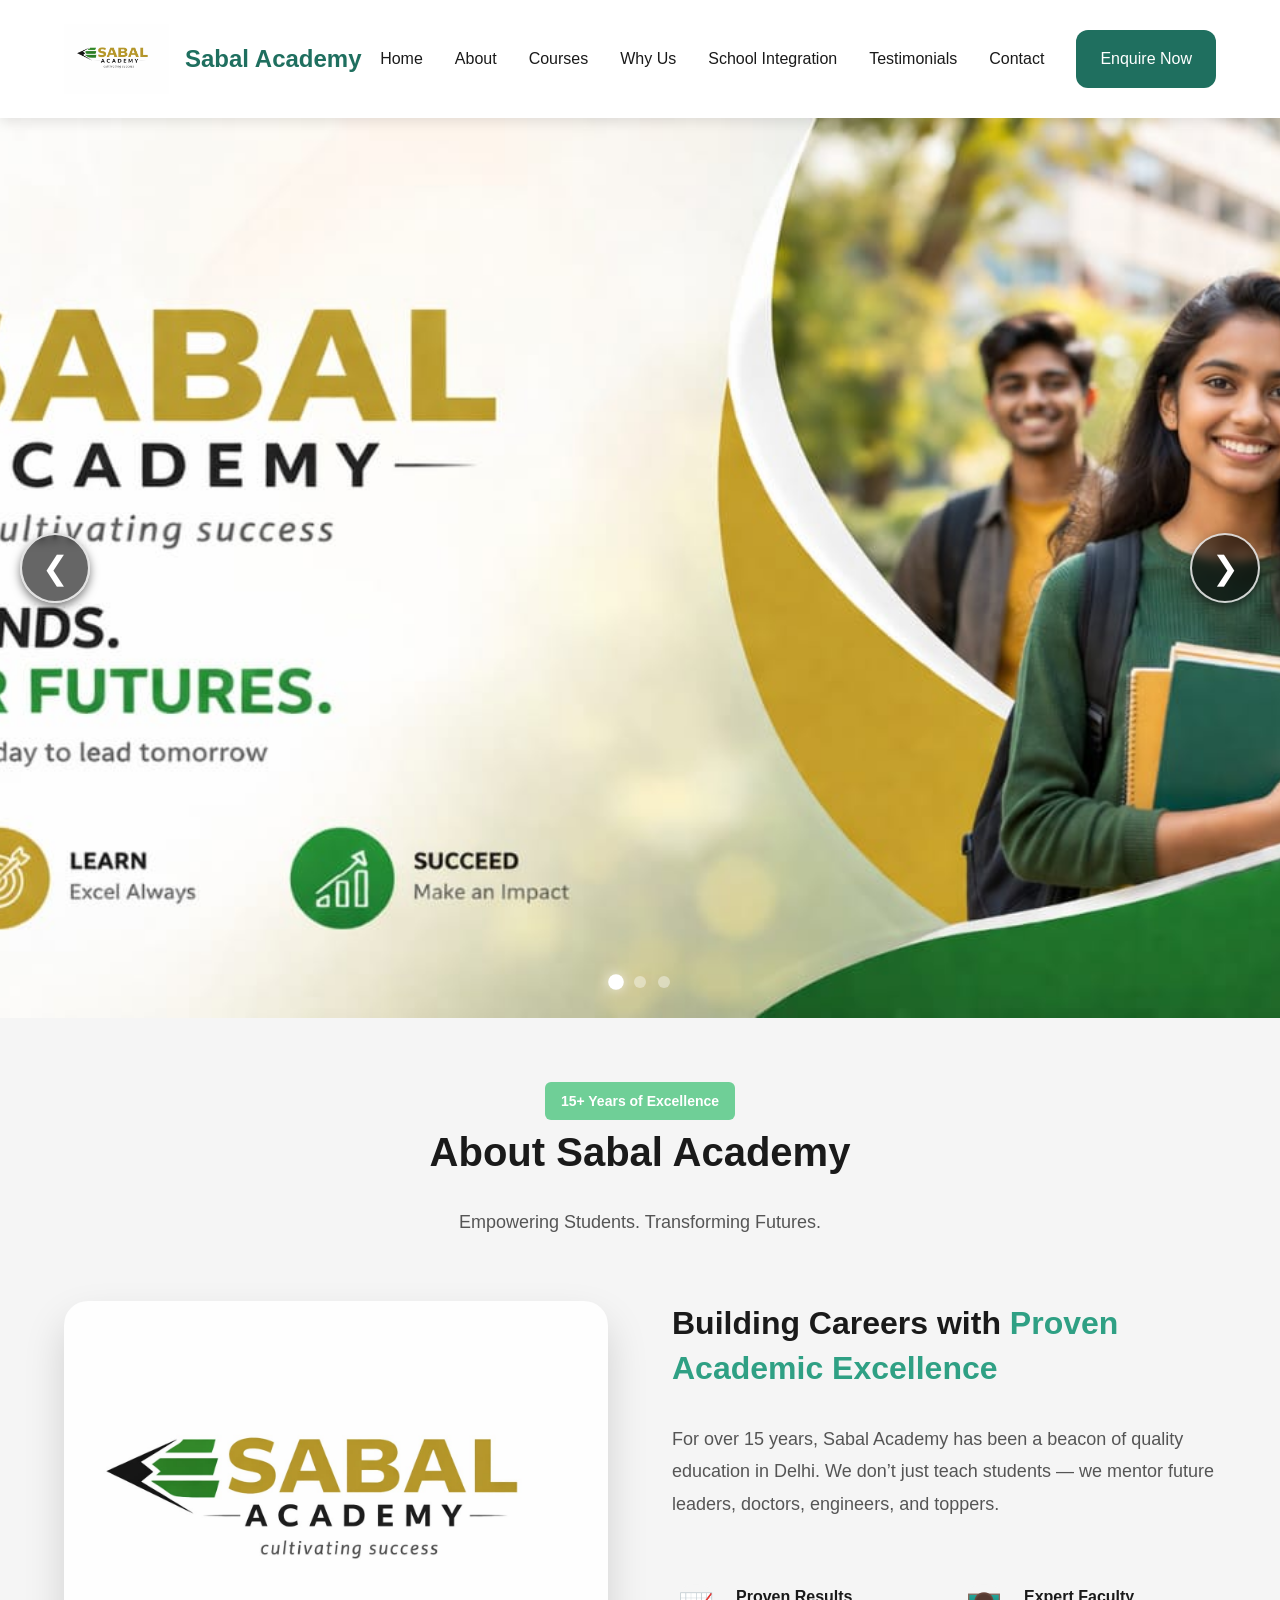
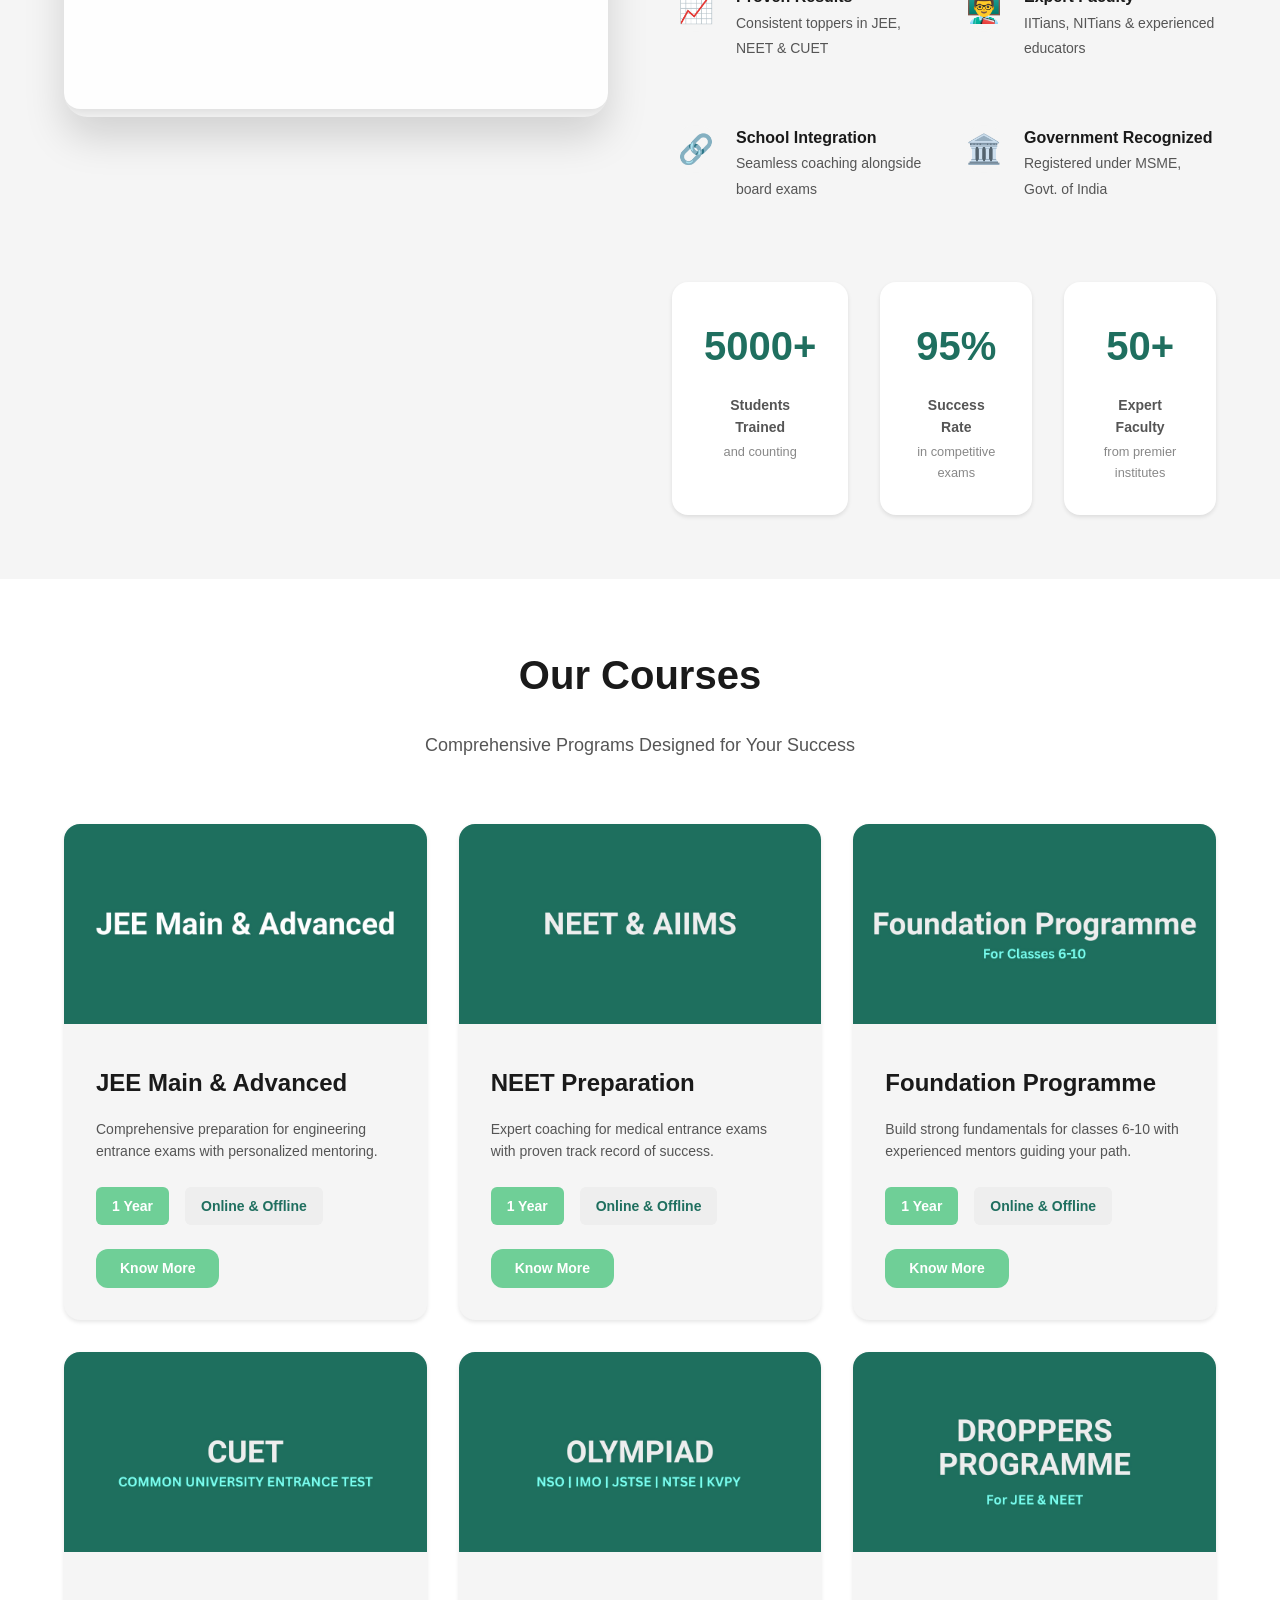
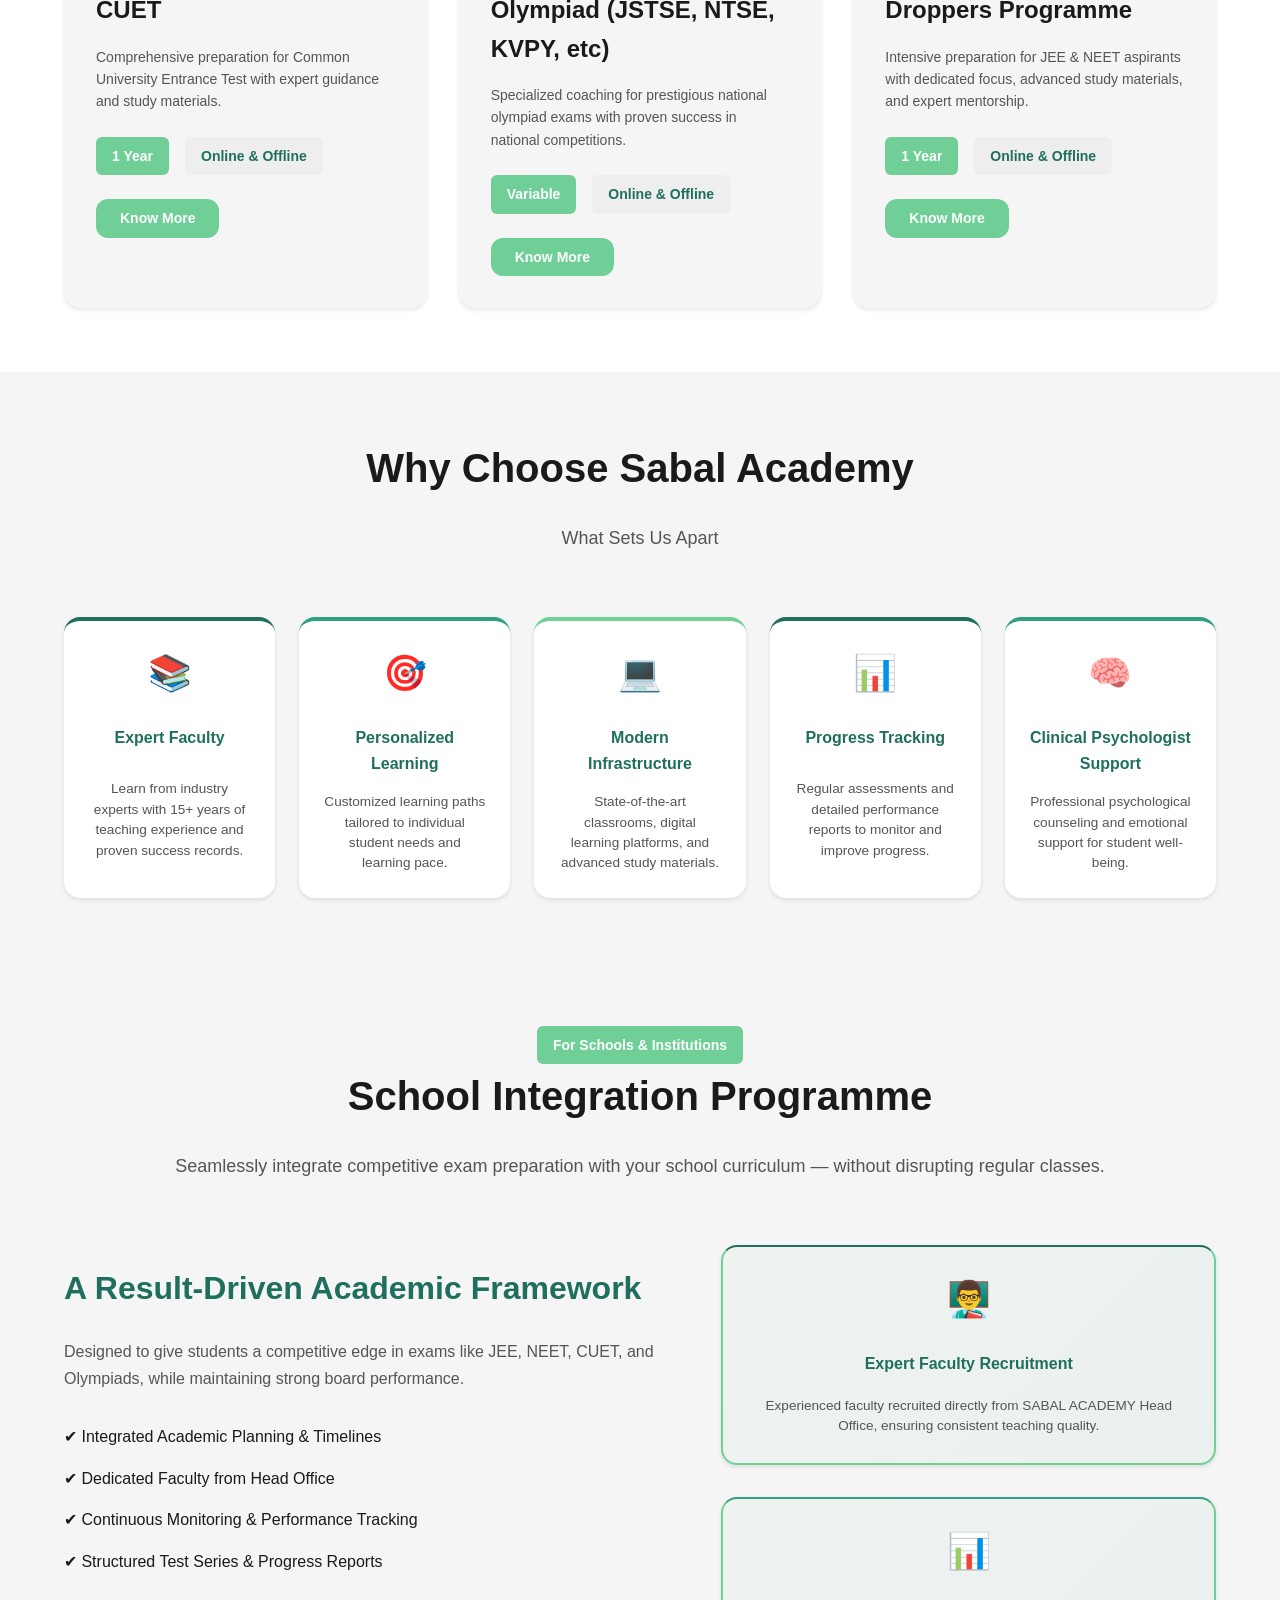
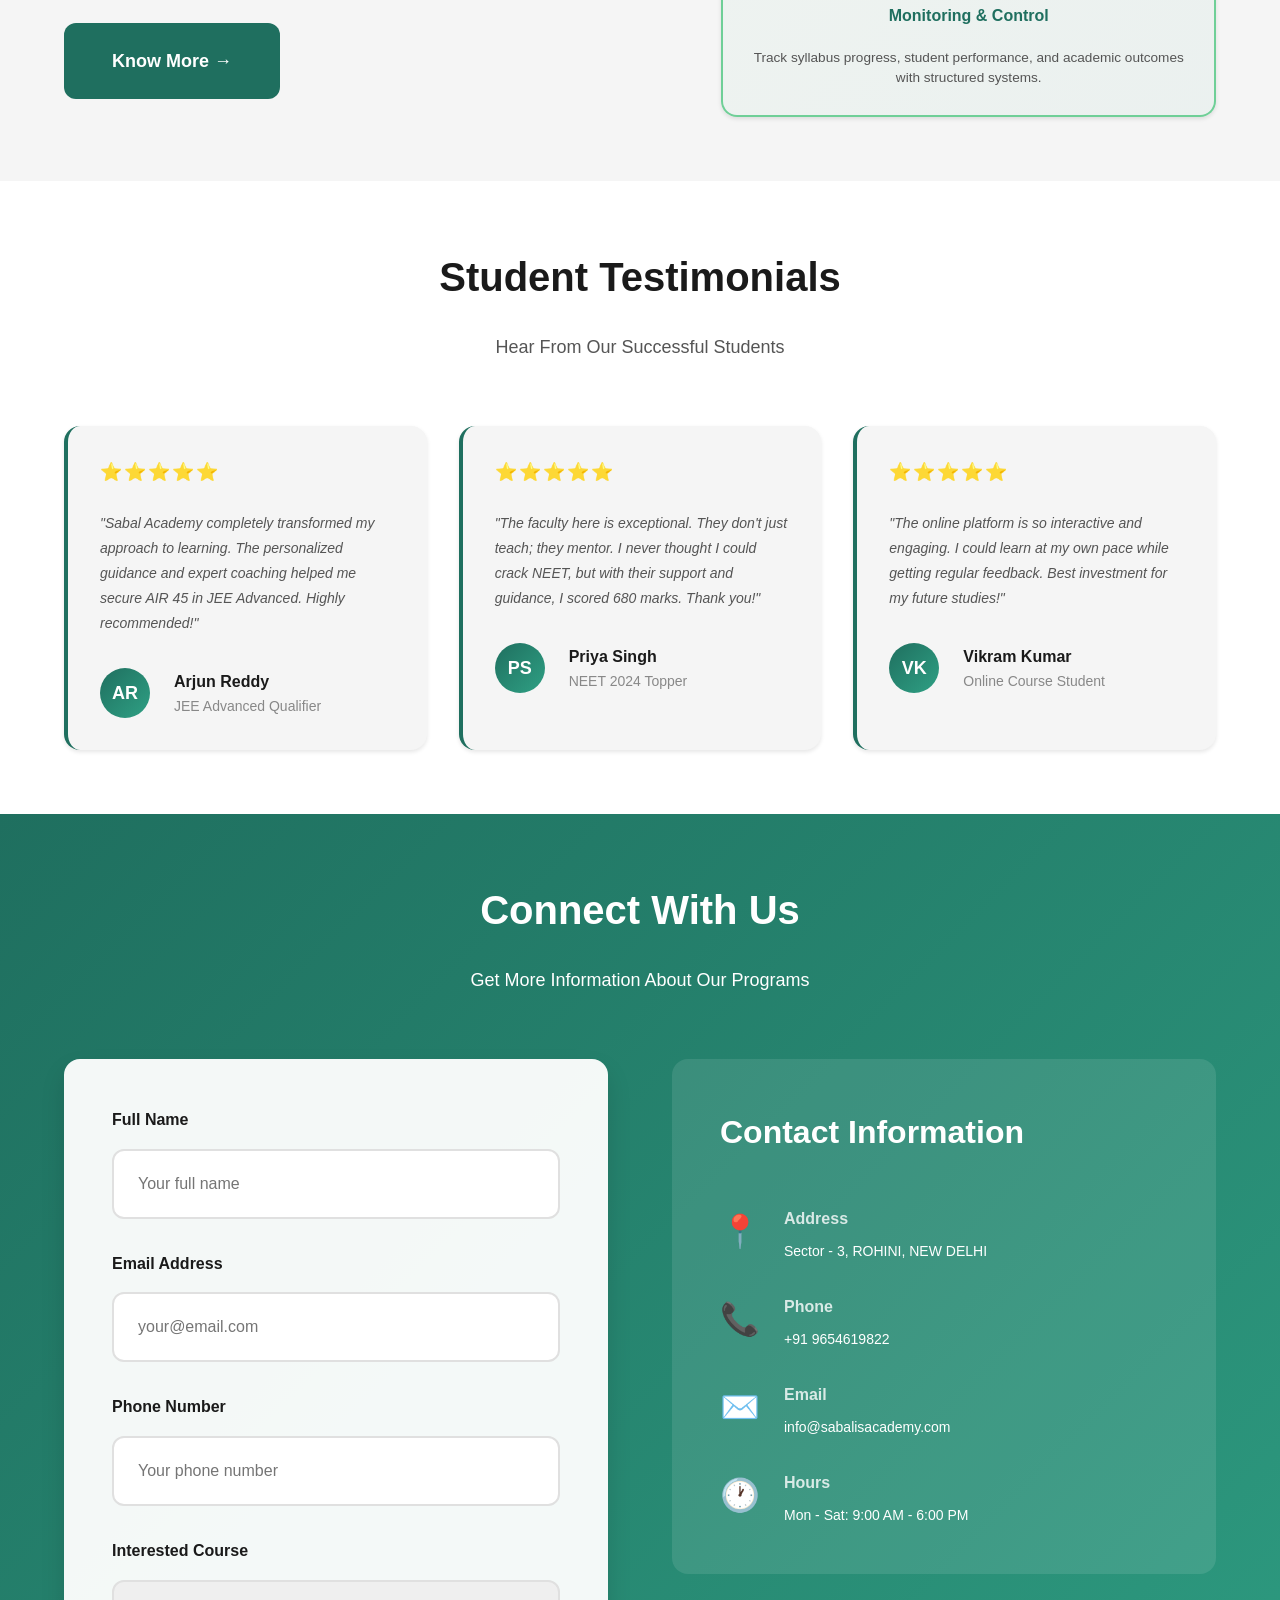
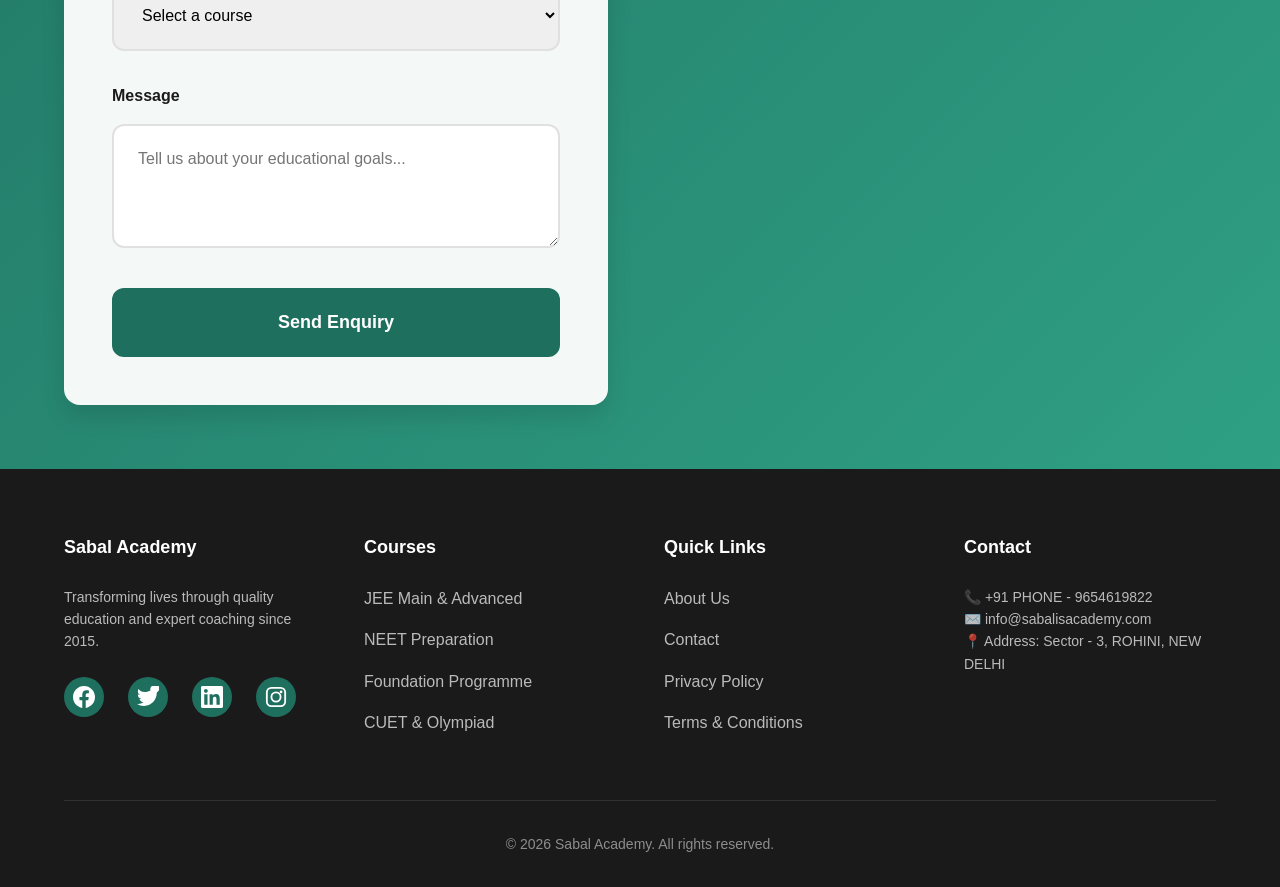
==== commit 1f824580: "carousel add" ====
--- a/index.html
+++ b/index.html
@@ -30,24 +30,15 @@
     <script src="components/navbar.js"></script>
     <script src="components/footer.js"></script>
     <script src="components/enquiry-form.js"></script>
+    <script src="components/carousel.js"></script>
   </head>
   <body>
     <!-- Navigation Bar -->
     <sabal-navbar base-path="."></sabal-navbar>
 
-    <!-- Hero Section -->
-    <section class="hero" id="home">
-      <div class="hero__content">
-        <h1 class="hero__title">Transform Your Future with Sabal Academy</h1>
-        <p class="hero__subtitle">
-          Excellence in education, personalized learning paths, and proven
-          career outcomes
-        </p>
-        <button class="btn btn--primary btn--lg" data-scroll-to="#enquiry">
-          Start Your Journey
-        </button>
-      </div>
-      <div class="hero__background"></div>
+    <!-- Hero Carousel Section -->
+    <section id="home">
+      <sabal-carousel></sabal-carousel>
     </section>
 
     <!-- About Section -->
